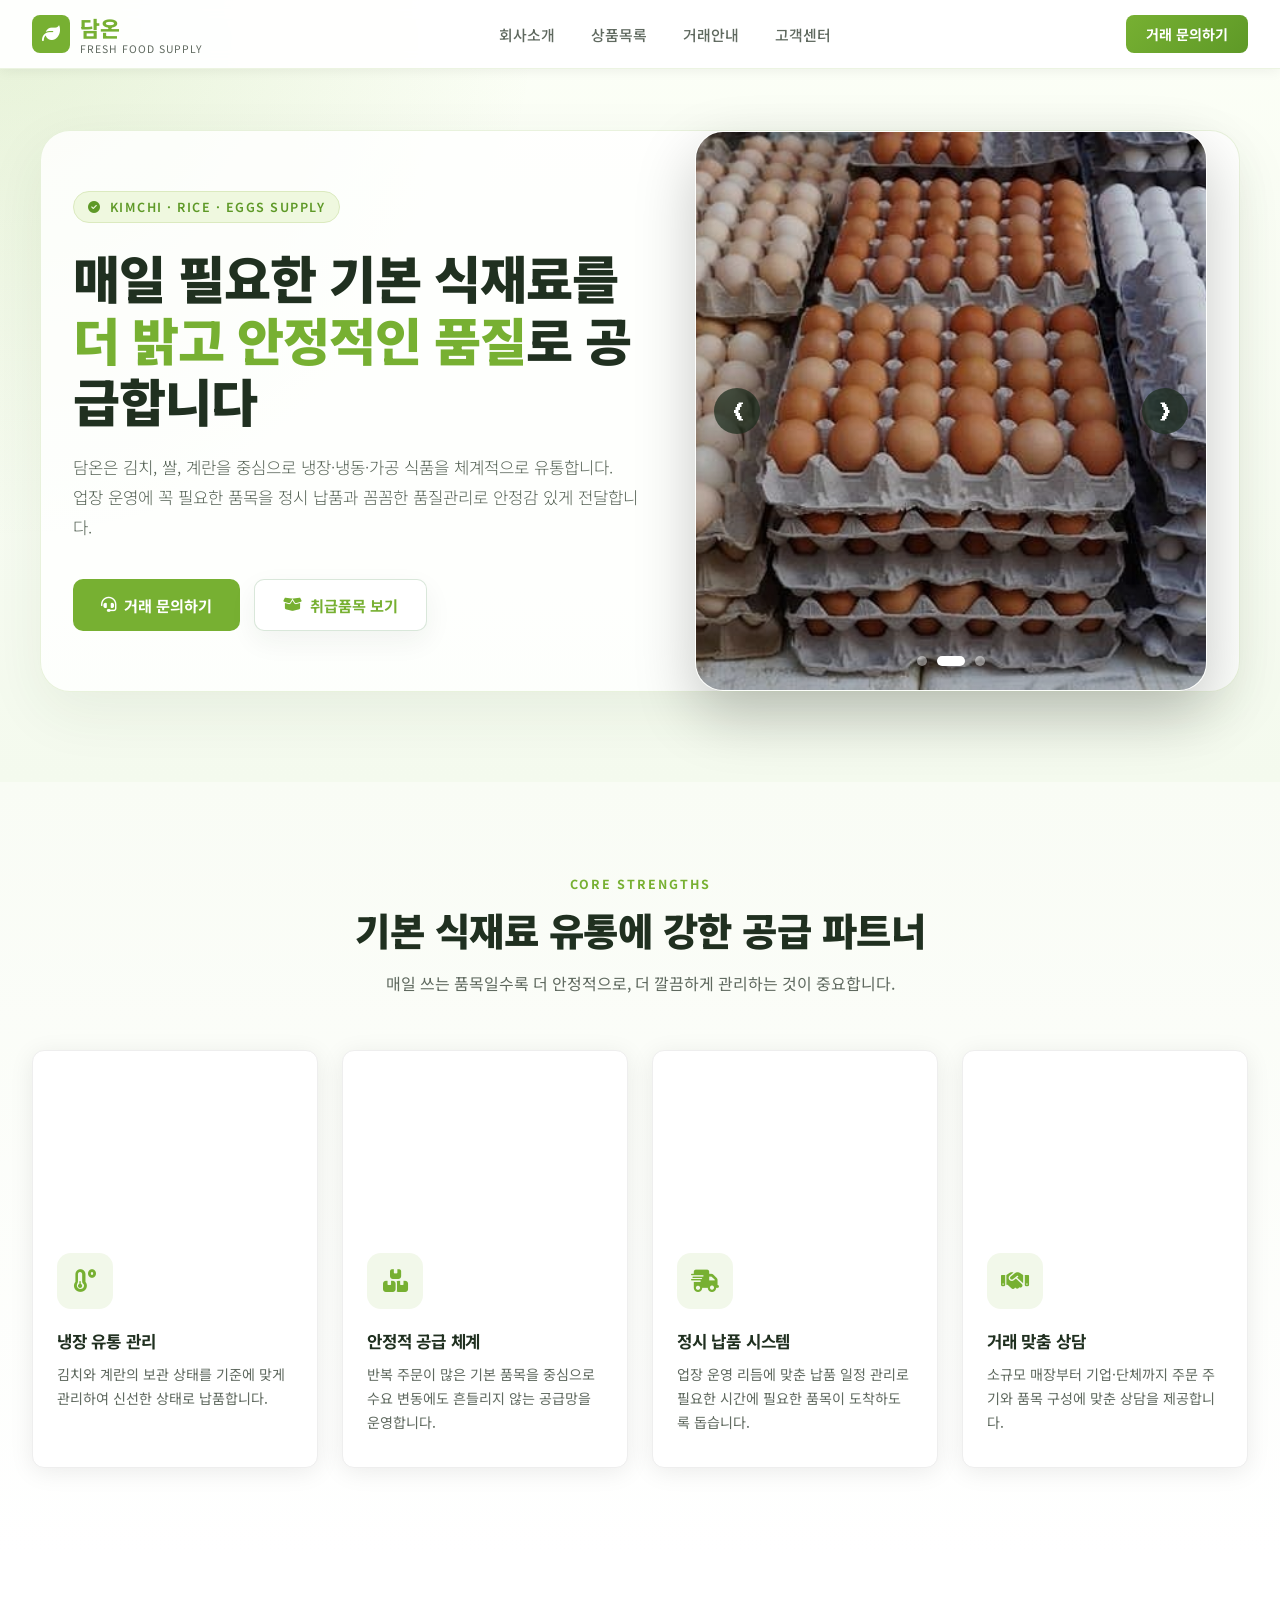
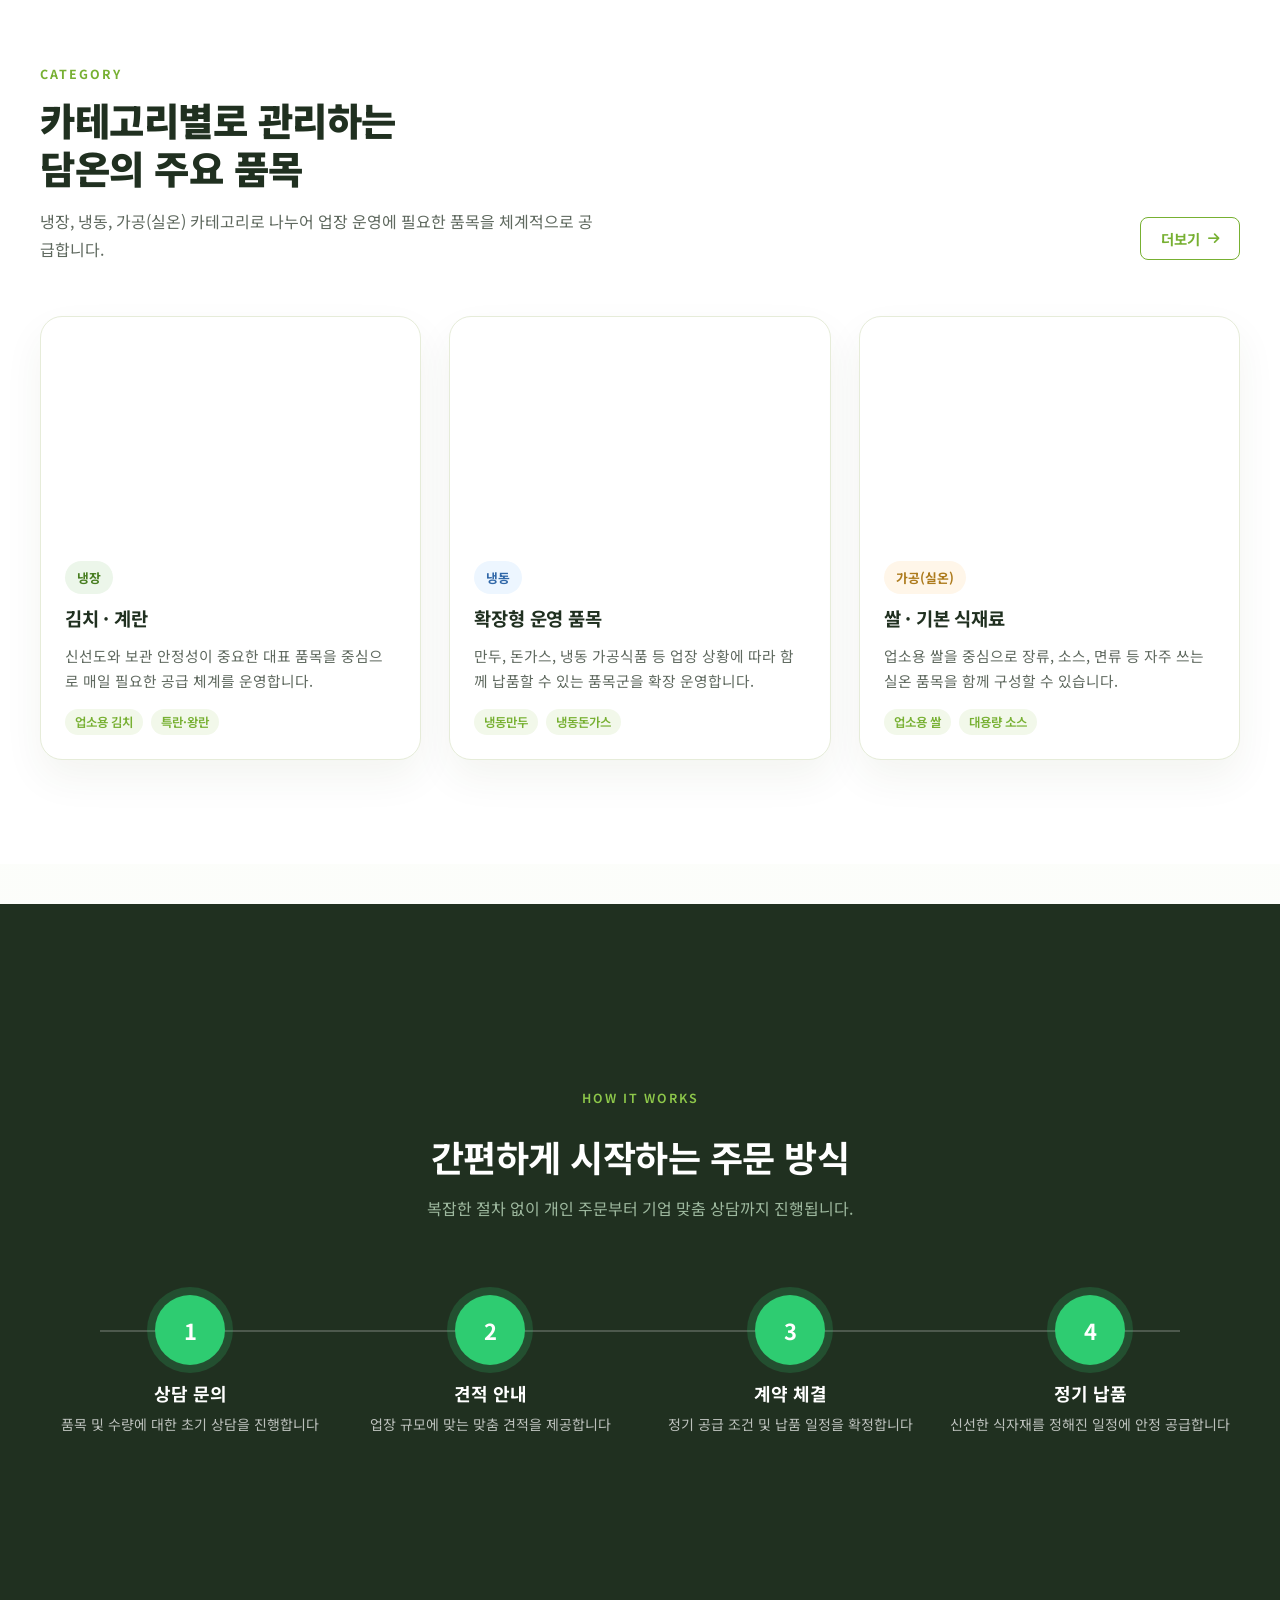
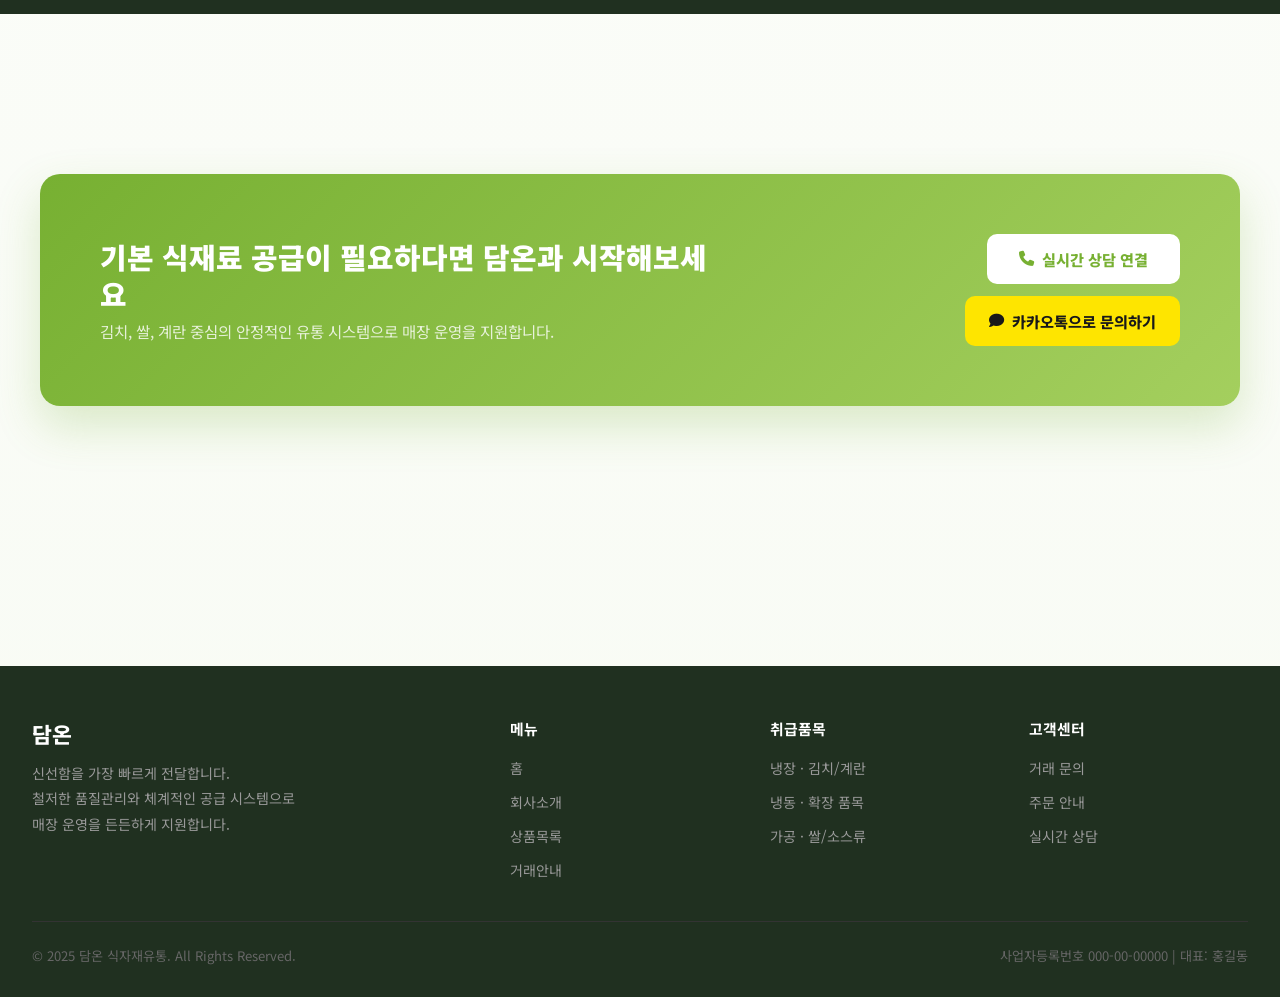
==== index.html @ 7f78e8a4 "초기버전" ====
<!DOCTYPE html>
<html lang="ko">
<head>
  <meta charset="UTF-8" />
  <meta name="viewport" content="width=device-width, initial-scale=1.0"/>
  <title>담온 | 식자재 유통</title>
  <link rel="stylesheet" href="style.css" />
  <link href="https://fonts.googleapis.com/css2?family=Noto+Sans+KR:wght@300;400;500;700;900&display=swap" rel="stylesheet"/>
  <link rel="stylesheet" href="https://cdnjs.cloudflare.com/ajax/libs/font-awesome/6.5.0/css/all.min.css"/>
</head>
<body>
  <div id="header-container"></div>
  <main id="app"></main>
  <div id="footer-container"></div>

  <script src="components.js"></script>
  <script src="router.js"></script>
</body>
</html>
---- style.css ----
*, *::before, *::after { box-sizing: border-box; margin: 0; padding: 0; }

:root {
  --green: #2E7D32;
  --green-light: #4CAF50;
  --green-pale: #E8F5E9;
  --green-mid: #388E3C;
  --dark: #1B2B1C;
  --gray: #555;
  --gray-light: #f5f5f5;
  --white: #fff;
  --radius: 12px;
  --shadow: 0 4px 24px rgba(0,0,0,0.08);
  --transition: all 0.3s ease;
}

body { font-family: 'Noto Sans KR', sans-serif; color: var(--dark); background: var(--white); }
a { text-decoration: none; color: inherit; }
img { max-width: 100%; display: block; }

/* ──── HEADER ──── */
#site-header {
  position: fixed; top: 0; left: 0; width: 100%; z-index: 1000;
  background: rgba(255,255,255,0.97); backdrop-filter: blur(8px);
  border-bottom: 1px solid #e0e0e0;
  box-shadow: 0 2px 12px rgba(0,0,0,0.06);
}
.header-inner {
  max-width: 1200px; margin: 0 auto;
  display: flex; align-items: center; justify-content: space-between;
  padding: 0 32px; height: 68px;
}
.logo { display: flex; align-items: center; gap: 10px; }
.logo-icon {
  width: 38px; height: 38px; background: var(--green);
  border-radius: 8px; display: flex; align-items: center; justify-content: center;
}
.logo-icon i { color: #fff; font-size: 18px; }
.logo-text { font-size: 1.35rem; font-weight: 800; color: var(--green); letter-spacing: -0.5px; }
.logo-sub { font-size: 0.65rem; font-weight: 400; color: var(--gray); letter-spacing: 1px; text-transform: uppercase; margin-top: -2px; }

nav { display: flex; gap: 4px; }
nav a {
  padding: 8px 16px; border-radius: 6px; font-size: 0.93rem; font-weight: 500;
  color: var(--gray); transition: var(--transition);
}
nav a:hover, nav a.active { background: var(--green-pale); color: var(--green); font-weight: 700; }

.header-cta {
  background: var(--green); color: #fff !important; padding: 9px 20px !important;
  border-radius: 8px !important; font-weight: 700 !important; font-size: 0.88rem !important;
  transition: var(--transition) !important;
}
.header-cta:hover { background: var(--green-mid) !important; transform: translateY(-1px); }

/* ──── FOOTER ──── */
#site-footer { background: var(--dark); color: #aaa; padding: 52px 32px 32px; margin-top: 80px; }
.footer-inner { max-width: 1200px; margin: 0 auto; }
.footer-grid { display: grid; grid-template-columns: 2fr 1fr 1fr 1fr; gap: 40px; margin-bottom: 40px; }
.footer-brand .logo-text { color: #fff; }
.footer-brand p { margin-top: 12px; font-size: 0.88rem; line-height: 1.8; color: #999; }
.footer-col h4 { color: #fff; font-size: 0.93rem; font-weight: 700; margin-bottom: 16px; }
.footer-col ul { list-style: none; display: flex; flex-direction: column; gap: 10px; }
.footer-col ul li a { font-size: 0.88rem; color: #999; transition: color 0.2s; }
.footer-col ul li a:hover { color: var(--green-light); }
.footer-bottom { border-top: 1px solid #333; padding-top: 24px; display: flex; justify-content: space-between; align-items: center; }
.footer-bottom p { font-size: 0.82rem; color: #666; }

/* ──── HOME HERO ──── */
.hero {
  min-height: 100vh; display: flex; align-items: center;
  background: linear-gradient(135deg, #0a1f0b 0%, #1B2B1C 40%, #2E4A2F 100%);
  position: relative; overflow: hidden; padding-top: 68px;
}
.hero::before {
  content: ''; position: absolute; inset: 0;
  background: url("data:image/svg+xml,%3Csvg width='60' height='60' viewBox='0 0 60 60' xmlns='http://www.w3.org/2000/svg'%3E%3Cg fill='none' fill-rule='evenodd'%3E%3Cg fill='%234CAF50' fill-opacity='0.05'%3E%3Cpath d='M36 34v-4h-2v4h-4v2h4v4h2v-4h4v-2h-4zm0-30V0h-2v4h-4v2h4v4h2V6h4V4h-4zM6 34v-4H4v4H0v2h4v4h2v-4h4v-2H6zM6 4V0H4v4H0v2h4v4h2V6h4V4H6z'/%3E%3C/g%3E%3C/g%3E%3C/svg%3E");
}
.hero-inner { max-width: 1200px; margin: 0 auto; padding: 0 32px; display: grid; grid-template-columns: 1fr 1fr; gap: 60px; align-items: center; position: relative; z-index: 1; }
.hero-badge {
  display: inline-flex; align-items: center; gap: 8px;
  background: rgba(76,175,80,0.15); border: 1px solid rgba(76,175,80,0.3);
  color: var(--green-light); padding: 6px 14px; border-radius: 20px;
  font-size: 0.78rem; font-weight: 600; letter-spacing: 1.5px; text-transform: uppercase; margin-bottom: 24px;
}
.hero-badge i { font-size: 0.75rem; }
.hero h1 {
  font-size: clamp(2.2rem, 4vw, 3.4rem); font-weight: 900; color: #fff;
  line-height: 1.2; letter-spacing: -1px; margin-bottom: 20px;
}
.hero h1 span { color: var(--green-light); }
.hero-desc { font-size: 1.05rem; color: #9db89e; line-height: 1.8; margin-bottom: 36px; font-weight: 300; }
.hero-btns { display: flex; gap: 14px; flex-wrap: wrap; }
.btn-primary {
  background: var(--green); color: #fff; padding: 14px 28px; border-radius: 10px;
  font-weight: 700; font-size: 0.95rem; transition: var(--transition); display: inline-flex; align-items: center; gap: 8px;
}
.btn-primary:hover { background: var(--green-mid); transform: translateY(-2px); box-shadow: 0 8px 24px rgba(46,125,50,0.4); }
.btn-outline {
  border: 1.5px solid rgba(255,255,255,0.3); color: #fff; padding: 14px 28px; border-radius: 10px;
  font-weight: 500; font-size: 0.95rem; transition: var(--transition); display: inline-flex; align-items: center; gap: 8px;
}
.btn-outline:hover { border-color: var(--green-light); color: var(--green-light); background: rgba(76,175,80,0.08); }

.hero-stats { display: flex; gap: 32px; margin-top: 44px; }
.stat-item { }
.stat-num { font-size: 2rem; font-weight: 900; color: #fff; line-height: 1; }
.stat-num span { color: var(--green-light); }
.stat-label { font-size: 0.8rem; color: #7a9e7b; margin-top: 4px; font-weight: 400; }

.hero-visual { display: flex; flex-direction: column; gap: 16px; }
.hero-card {
  background: rgba(255,255,255,0.05); border: 1px solid rgba(255,255,255,0.1);
  border-radius: 16px; padding: 20px 24px; backdrop-filter: blur(10px);
  display: flex; align-items: center; gap: 16px; transition: var(--transition);
}
.hero-card:hover { background: rgba(76,175,80,0.1); border-color: rgba(76,175,80,0.3); transform: translateX(6px); }
.hero-card-icon {
  width: 48px; height: 48px; border-radius: 12px; background: rgba(76,175,80,0.2);
  display: flex; align-items: center; justify-content: center; flex-shrink: 0;
}
.hero-card-icon i { font-size: 1.3rem; color: var(--green-light); }
.hero-card-title { font-weight: 700; color: #fff; font-size: 0.95rem; }
.hero-card-desc { font-size: 0.82rem; color: #7a9e7b; margin-top: 3px; }

/* ──── SECTION COMMON ──── */
section { padding: 88px 32px; }
.section-inner { max-width: 1200px; margin: 0 auto; }
.section-tag { display: inline-block; color: var(--green); font-size: 0.78rem; font-weight: 700; letter-spacing: 2px; text-transform: uppercase; margin-bottom: 12px; }
.section-title { font-size: clamp(1.7rem, 3vw, 2.4rem); font-weight: 900; color: var(--dark); line-height: 1.25; letter-spacing: -0.5px; margin-bottom: 16px; }
.section-desc { font-size: 1rem; color: var(--gray); line-height: 1.8; max-width: 560px; }
.section-header { margin-bottom: 52px; }
.section-header.center { text-align: center; }
.section-header.center .section-desc { margin: 0 auto; }

/* ──── STRENGTHS ──── */
#strengths { background: var(--gray-light); }
.strengths-grid { display: grid; grid-template-columns: repeat(4, 1fr); gap: 24px; }
.strength-card {
  background: #fff; border-radius: var(--radius); padding: 32px 24px;
  box-shadow: var(--shadow); border: 1px solid #eee; transition: var(--transition);
  position: relative; overflow: hidden;
}
.strength-card::after {
  content: ''; position: absolute; bottom: 0; left: 0; width: 100%; height: 3px;
  background: var(--green); transform: scaleX(0); transition: transform 0.3s; transform-origin: left;
}
.strength-card:hover { transform: translateY(-6px); box-shadow: 0 12px 36px rgba(0,0,0,0.12); }
.strength-card:hover::after { transform: scaleX(1); }
.strength-icon {
  width: 56px; height: 56px; background: var(--green-pale); border-radius: 14px;
  display: flex; align-items: center; justify-content: center; margin-bottom: 20px;
}
.strength-icon i { font-size: 1.4rem; color: var(--green); }
.strength-card h3 { font-size: 1.05rem; font-weight: 700; margin-bottom: 10px; }
.strength-card p { font-size: 0.88rem; color: var(--gray); line-height: 1.7; }

/* ──── PRODUCTS ──── */
.products-grid { display: grid; grid-template-columns: repeat(3, 1fr); gap: 28px; }
.product-card {
  border-radius: var(--radius); overflow: hidden;
  box-shadow: var(--shadow); border: 1px solid #eee; transition: var(--transition);
}
.product-card:hover { transform: translateY(-6px); box-shadow: 0 16px 48px rgba(0,0,0,0.13); }
.product-thumb {
  height: 200px; display: flex; align-items: center; justify-content: center;
  font-size: 4rem; position: relative; overflow: hidden;
}
.product-thumb-1 { background: linear-gradient(135deg, #e8f5e9, #c8e6c9); }
.product-thumb-2 { background: linear-gradient(135deg, #fff3e0, #ffe0b2); }
.product-thumb-3 { background: linear-gradient(135deg, #fce4ec, #f8bbd0); }
.product-body { padding: 24px; background: #fff; }
.product-body h3 { font-size: 1.1rem; font-weight: 700; margin-bottom: 10px; }
.product-body p { font-size: 0.88rem; color: var(--gray); line-height: 1.7; }
.product-tags { display: flex; flex-wrap: wrap; gap: 8px; margin-top: 16px; }
.product-tag { background: var(--green-pale); color: var(--green); padding: 4px 10px; border-radius: 20px; font-size: 0.78rem; font-weight: 600; }

/* ──── PROCESS ──── */
#process { background: var(--dark); }
#process .section-title { color: #fff; }
#process .section-desc { color: #9db89e; }
#process .section-tag { color: var(--green-light); }
.process-steps { display: grid; grid-template-columns: repeat(4, 1fr); gap: 0; position: relative; }
.process-steps::before {
  content: ''; position: absolute; top: 36px; left: calc(12.5% + 20px); right: calc(12.5% + 20px);
  height: 2px; background: linear-gradient(to right, var(--green), var(--green-light));
}
.step-item { display: flex; flex-direction: column; align-items: center; text-align: center; padding: 0 20px; }
.step-num {
  width: 72px; height: 72px; border-radius: 50%; background: var(--green);
  display: flex; align-items: center; justify-content: center;
  font-size: 1.4rem; font-weight: 900; color: #fff; margin-bottom: 20px;
  position: relative; z-index: 1; box-shadow: 0 0 0 8px rgba(46,125,50,0.15);
}
.step-item h3 { font-size: 1rem; font-weight: 700; color: #fff; margin-bottom: 8px; }
.step-item p { font-size: 0.85rem; color: #7a9e7b; line-height: 1.6; }

/* ──── CTA BANNER ──── */
.cta-banner {
  background: linear-gradient(135deg, var(--green), var(--green-mid));
  border-radius: 20px; padding: 52px 60px;
  display: flex; align-items: center; justify-content: space-between; gap: 32px;
  box-shadow: 0 16px 48px rgba(46,125,50,0.3);
}
.cta-banner h2 { font-size: 1.8rem; font-weight: 900; color: #fff; line-height: 1.3; }
.cta-banner p { color: rgba(255,255,255,0.8); margin-top: 8px; font-size: 0.97rem; }
.btn-white {
  background: #fff; color: var(--green); padding: 14px 32px; border-radius: 10px;
  font-weight: 800; font-size: 0.95rem; white-space: nowrap; transition: var(--transition);
  display: inline-flex; align-items: center; gap: 8px; flex-shrink: 0;
}
.btn-white:hover { transform: translateY(-2px); box-shadow: 0 8px 24px rgba(0,0,0,0.2); }

/* ──── PLACEHOLDER PAGES ──── */
.placeholder-page {
  min-height: 100vh; display: flex; align-items: center; justify-content: center;
  flex-direction: column; gap: 20px; padding-top: 68px; background: var(--gray-light);
  text-align: center;
}
.placeholder-page .ph-icon { font-size: 4rem; color: var(--green-light); }
.placeholder-page h2 { font-size: 2rem; font-weight: 900; color: var(--dark); }
.placeholder-page p { color: var(--gray); font-size: 1rem; }
.placeholder-badge {
  background: var(--green-pale); color: var(--green); padding: 8px 20px; border-radius: 20px;
  font-size: 0.85rem; font-weight: 700;
}

/* ──── RESPONSIVE ──── */
@media (max-width: 960px) {
  .hero-inner { grid-template-columns: 1fr; text-align: center; }
  .hero-btns { justify-content: center; }
  .hero-stats { justify-content: center; }
  .hero-visual { display: none; }
  .strengths-grid { grid-template-columns: repeat(2, 1fr); }
  .products-grid { grid-template-columns: repeat(2, 1fr); }
  .process-steps { grid-template-columns: repeat(2, 1fr); gap: 32px; }
  .process-steps::before { display: none; }
  .footer-grid { grid-template-columns: 1fr 1fr; }
  .cta-banner { flex-direction: column; text-align: center; }
}
@media (max-width: 600px) {
  .strengths-grid, .products-grid { grid-template-columns: 1fr; }
  .header-inner { padding: 0 16px; }
  nav a span { display: none; }
  section { padding: 60px 16px; }
}

/* ──── PRODUCTS HEADER MORE ──── */
.products-header { display: flex; align-items: flex-end; justify-content: space-between; gap: 24px; }
.products-header-left { flex: 1; }
.products-header-right { flex-shrink: 0; padding-bottom: 4px; }
.btn-more {
  display: inline-flex; align-items: center; gap: 8px;
  border: 1.5px solid var(--green); color: var(--green);
  padding: 10px 20px; border-radius: 8px; font-size: 0.9rem; font-weight: 700;
  transition: var(--transition);
}
.btn-more:hover { background: var(--green); color: #fff; transform: translateY(-2px); box-shadow: 0 6px 20px rgba(46,125,50,0.25); }
.btn-more i { font-size: 0.82rem; transition: transform 0.2s; }
.btn-more:hover i { transform: translateX(4px); }

/* ════════════════════════════
   ABOUT PAGE
════════════════════════════ */
.about-page { padding-top: 68px; }

/* ── Hero ── */
.about-hero {
  background: linear-gradient(135deg, #0a1f0b 0%, #1B2B1C 50%, #2E4A2F 100%);
  padding: 88px 32px 80px; text-align: center; position: relative; overflow: hidden;
}
.about-hero::before {
  content: ''; position: absolute; inset: 0;
  background: url("data:image/svg+xml,%3Csvg width='60' height='60' viewBox='0 0 60 60' xmlns='http://www.w3.org/2000/svg'%3E%3Cg fill='none'%3E%3Cg fill='%234CAF50' fill-opacity='0.05'%3E%3Cpath d='M36 34v-4h-2v4h-4v2h4v4h2v-4h4v-2h-4zm0-30V0h-2v4h-4v2h4v4h2V6h4V4h-4zM6 34v-4H4v4H0v2h4v4h2v-4h4v-2H6zM6 4V0H4v4H0v2h4v4h2V6h4V4H6z'/%3E%3C/g%3E%3C/g%3E%3C/svg%3E");
}
.about-hero-inner { max-width: 720px; margin: 0 auto; position: relative; z-index: 1; }
.about-hero h1 { font-size: clamp(2rem, 4vw, 3rem); font-weight: 900; color: #fff; line-height: 1.25; margin: 16px 0 20px; letter-spacing: -0.5px; }
.about-hero h1 span { color: var(--green-light); }
.about-hero p { color: #9db89e; font-size: 1.05rem; line-height: 1.8; font-weight: 300; }

/* ── Greeting ── */
.greeting-section { padding: 88px 32px; background: #fff; }
.greeting-grid { display: grid; grid-template-columns: 280px 1fr; gap: 64px; align-items: start; max-width: 1200px; margin: 0 auto; }
.greeting-deco { width: 48px; height: 4px; background: var(--green); border-radius: 2px; margin-top: 20px; }
.greeting-right { display: flex; flex-direction: column; gap: 18px; }
.greeting-hi { font-size: 1.15rem; font-weight: 500; color: var(--dark); }
.greeting-right p { font-size: 0.97rem; color: var(--gray); line-height: 1.9; }
.greeting-right strong { color: var(--dark); font-weight: 700; }
.greeting-sign { margin-top: 12px; font-size: 0.97rem; color: var(--dark); border-top: 1px solid #eee; padding-top: 20px; line-height: 1.8; }

/* ── Clients ── */
.clients-section { padding: 88px 32px; background: var(--gray-light); }
.clients-grid { display: grid; grid-template-columns: repeat(4, 1fr); gap: 24px; }
.client-card {
  background: #fff; border-radius: var(--radius); padding: 32px 24px;
  box-shadow: var(--shadow); border: 1px solid #eee; text-align: center; transition: var(--transition);
}
.client-card:hover { transform: translateY(-6px); box-shadow: 0 12px 36px rgba(0,0,0,0.12); }
.client-icon {
  width: 60px; height: 60px; background: var(--green-pale); border-radius: 50%;
  display: flex; align-items: center; justify-content: center; margin: 0 auto 18px;
}
.client-icon i { font-size: 1.5rem; color: var(--green); }
.client-card h3 { font-size: 0.97rem; font-weight: 700; color: var(--dark); margin-bottom: 10px; line-height: 1.4; }
.client-card p { font-size: 0.85rem; color: var(--gray); line-height: 1.7; }

/* ── Location ── */
.location-section { padding: 88px 32px; background: #fff; }
.location-grid { display: grid; grid-template-columns: 1fr 1fr; gap: 48px; align-items: start; }

.map-wrap {
  height: 420px; border-radius: 16px; overflow: hidden;
  box-shadow: var(--shadow); border: 1px solid #eee;
  background: var(--green-pale); display: flex; flex-direction: column;
  align-items: center; justify-content: center; gap: 16px; padding: 32px;
}
.map-pin-wrap { width: 72px; height: 72px; background: var(--green); border-radius: 50%; display: flex; align-items: center; justify-content: center; }
.map-pin { font-size: 2rem; color: #fff; }
.map-addr { font-size: 1rem; color: var(--dark); text-align: center; font-weight: 600; line-height: 1.7; }
.map-link-btn {
  display: inline-flex; align-items: center; gap: 8px;
  background: #FEE500; color: #3A1D1D; padding: 10px 20px; border-radius: 8px;
  font-size: 0.88rem; font-weight: 700; transition: var(--transition); width: 100%; justify-content: center;
}
.map-link-btn:hover { transform: translateY(-2px); box-shadow: 0 4px 12px rgba(0,0,0,0.15); }
.map-link-naver { background: #03C75A; color: #fff; margin-top: 8px; }

.info-card-list { display: flex; flex-direction: column; gap: 20px; }
.info-item { display: flex; align-items: flex-start; gap: 16px; }
.info-icon {
  width: 44px; height: 44px; background: var(--green-pale); border-radius: 10px;
  display: flex; align-items: center; justify-content: center; flex-shrink: 0;
}
.info-icon i { color: var(--green); font-size: 1rem; }
.info-label { font-size: 0.78rem; color: var(--gray); font-weight: 500; margin-bottom: 4px; letter-spacing: 0.5px; text-transform: uppercase; }
.info-value { font-size: 0.97rem; color: var(--dark); font-weight: 600; line-height: 1.5; }
.info-value a { color: var(--dark); transition: color 0.2s; }
.info-value a:hover { color: var(--green); }

.notice-box {
  margin-top: 24px; background: var(--green-pale); border-left: 4px solid var(--green);
  border-radius: 0 8px 8px 0; padding: 14px 18px;
  font-size: 0.88rem; color: var(--green-mid); display: flex; align-items: center; gap: 10px; line-height: 1.6;
}
.notice-box i { flex-shrink: 0; }

/* ── Responsive ── */
@media (max-width: 960px) {
  .greeting-grid { grid-template-columns: 1fr; gap: 32px; }
  .clients-grid { grid-template-columns: repeat(2, 1fr); }
  .location-grid { grid-template-columns: 1fr; }
  .map-wrap { height: 320px; }
}
@media (max-width: 600px) {
  .clients-grid { grid-template-columns: 1fr; }
}

/* ════════════════════════════
   PRODUCT PAGE
════════════════════════════ */
.product-page { padding-top: 68px; }

.product-hero {
  background: linear-gradient(135deg, #0a1f0b 0%, #1B2B1C 50%, #2E4A2F 100%);
  padding: 88px 32px 80px; text-align: center; position: relative; overflow: hidden;
}
.product-hero::before {
  content: ''; position: absolute; inset: 0;
  background: url("data:image/svg+xml,%3Csvg width='60' height='60' viewBox='0 0 60 60' xmlns='http://www.w3.org/2000/svg'%3E%3Cg fill='none'%3E%3Cg fill='%234CAF50' fill-opacity='0.05'%3E%3Cpath d='M36 34v-4h-2v4h-4v2h4v4h2v-4h4v-2h-4zm0-30V0h-2v4h-4v2h4v4h2V6h4V4h-4zM6 34v-4H4v4H0v2h4v4h2v-4h4v-2H6zM6 4V0H4v4H0v2h4v4h2V6h4V4H6z'/%3E%3C/g%3E%3C/g%3E%3C/svg%3E");
}
.product-hero-inner { max-width: 680px; margin: 0 auto; position: relative; z-index: 1; }
.product-hero h1 { font-size: clamp(2rem, 4vw, 3rem); font-weight: 900; color: #fff; line-height: 1.25; margin: 16px 0 20px; letter-spacing: -0.5px; }
.product-hero h1 span { color: var(--green-light); }
.product-hero p { color: #9db89e; font-size: 1rem; line-height: 1.8; }

.product-list-section { padding: 72px 32px 88px; background: var(--gray-light); }

/* Filter buttons */
.category-filter { display: flex; gap: 10px; flex-wrap: wrap; margin-bottom: 40px; }
.filter-btn {
  display: inline-flex; align-items: center; gap: 7px;
  padding: 10px 22px; border-radius: 8px; border: 1.5px solid #ddd;
  background: #fff; font-size: 0.9rem; font-weight: 600; color: var(--gray);
  cursor: pointer; transition: var(--transition);
}
.filter-btn:hover { border-color: var(--green); color: var(--green); }
.filter-btn.active { background: var(--green); color: #fff; border-color: var(--green); box-shadow: 0 4px 14px rgba(46,125,50,0.25); }

/* Product grid */
.prod-grid { display: grid; grid-template-columns: repeat(4, 1fr); gap: 24px; }
.prod-card {
  background: #fff; border-radius: var(--radius); overflow: hidden;
  box-shadow: var(--shadow); border: 1px solid #eee;
  flex-direction: column; display: flex; transition: var(--transition); position: relative;
}
.prod-card:hover { transform: translateY(-6px); box-shadow: 0 14px 40px rgba(0,0,0,0.13); }
.prod-thumb {
  height: 140px; display: flex; align-items: center; justify-content: center;
  font-size: 3rem; letter-spacing: 4px;
}
.frozen-bg { background: linear-gradient(135deg, #e3f2fd, #bbdefb); }
.chilled-bg { background: linear-gradient(135deg, #e8f5e9, #c8e6c9); }
.processed-bg { background: linear-gradient(135deg, #fff8e1, #ffe082); }

.prod-badge {
  position: absolute; top: 12px; left: 12px;
  display: inline-flex; align-items: center; gap: 5px;
  padding: 4px 10px; border-radius: 20px; font-size: 0.75rem; font-weight: 700;
}
.frozen-badge { background: #1565C0; color: #fff; }
.chilled-badge { background: #2E7D32; color: #fff; }
.processed-badge { background: #E65100; color: #fff; }

.prod-body { padding: 20px; flex: 1; display: flex; flex-direction: column; gap: 8px; }
.prod-body h3 { font-size: 1rem; font-weight: 700; color: var(--dark); }
.prod-body p { font-size: 0.84rem; color: var(--gray); line-height: 1.7; flex: 1; }
.prod-tags { display: flex; flex-wrap: wrap; gap: 6px; margin-top: 4px; }
.prod-tag { background: var(--green-pale); color: var(--green); padding: 3px 10px; border-radius: 20px; font-size: 0.75rem; font-weight: 600; }

/* CTA */
.product-cta {
  margin-top: 52px; text-align: center; display: flex; flex-direction: column; align-items: center; gap: 18px;
}
.product-cta p { color: var(--gray); font-size: 0.97rem; }

/* Home prod badge inline */
.home-prod-badge {
  display: inline-flex; align-items: center; gap: 5px;
  padding: 3px 10px; border-radius: 20px; font-size: 0.75rem; font-weight: 700; margin-bottom: 6px;
}

@media (max-width: 1100px) { .prod-grid { grid-template-columns: repeat(3, 1fr); } }
@media (max-width: 760px) { .prod-grid { grid-template-columns: repeat(2, 1fr); } }
@media (max-width: 480px) { .prod-grid { grid-template-columns: 1fr; } }

/* ════════════════════════════
   CONTACT PAGE
════════════════════════════ */
.contact-page { padding-top: 68px; }

/* ── Hero ── */
.contact-hero {
  background: linear-gradient(135deg, #0a1f0b 0%, #1B2B1C 50%, #2E4A2F 100%);
  padding: 88px 32px 80px; text-align: center; position: relative; overflow: hidden;
}
.contact-hero::before {
  content:''; position:absolute; inset:0;
  background:url("data:image/svg+xml,%3Csvg width='60' height='60' viewBox='0 0 60 60' xmlns='http://www.w3.org/2000/svg'%3E%3Cg fill='none'%3E%3Cg fill='%234CAF50' fill-opacity='0.05'%3E%3Cpath d='M36 34v-4h-2v4h-4v2h4v4h2v-4h4v-2h-4zm0-30V0h-2v4h-4v2h4v4h2V6h4V4h-4zM6 34v-4H4v4H0v2h4v4h2v-4h4v-2H6zM6 4V0H4v4H0v2h4v4h2V6h4V4H6z'/%3E%3C/g%3E%3C/g%3E%3C/svg%3E");
}
.contact-hero-inner { max-width: 680px; margin: 0 auto; position: relative; z-index:1; }
.contact-hero h1 { font-size: clamp(2rem,4vw,3rem); font-weight:900; color:#fff; line-height:1.25; margin:16px 0 20px; letter-spacing:-0.5px; }
.contact-hero h1 span { color: var(--green-light); }
.contact-hero p { color:#9db89e; font-size:1rem; line-height:1.8; }

/* ── Quick Contact ── */
.quick-contact-section { padding: 56px 32px; background: #fff; }
.quick-cards { display: grid; grid-template-columns: repeat(4,1fr); gap: 20px; max-width:1200px; margin:0 auto; }
.quick-card {
  background: var(--gray-light); border-radius: var(--radius); padding: 28px 20px;
  text-align:center; border: 1px solid #eee; transition: var(--transition);
}
.quick-card:hover { transform:translateY(-4px); box-shadow: var(--shadow); background:#fff; }
.quick-icon { width:56px; height:56px; border-radius:14px; display:flex; align-items:center; justify-content:center; margin:0 auto 14px; }
.quick-icon i { font-size:1.4rem; }
.quick-label { font-size:0.78rem; font-weight:600; color:var(--gray); letter-spacing:1px; text-transform:uppercase; margin-bottom:6px; }
.quick-value { font-size:1.1rem; font-weight:800; color:var(--dark); margin-bottom:6px; }
.quick-value a { color:var(--dark); transition:color .2s; }
.quick-value a:hover { color:var(--green); }
.quick-desc { font-size:0.82rem; color:var(--gray); }

/* ── Inquiry + FAQ layout ── */
.inquiry-faq-section { padding: 72px 32px 88px; background: var(--gray-light); }
.inquiry-faq-grid { display: grid; grid-template-columns: 1fr 1fr; gap: 40px; max-width:1200px; margin:0 auto; align-items:start; }
.inquiry-box, .faq-box { background:#fff; border-radius:16px; padding:40px; box-shadow:var(--shadow); border:1px solid #eee; }
.box-header { margin-bottom: 32px; }

/* ── Form ── */
.inquiry-form { display:flex; flex-direction:column; gap:20px; }
.form-row { display:grid; grid-template-columns:1fr 1fr; gap:16px; }
.form-group { display:flex; flex-direction:column; gap:7px; }
.form-group label { font-size:0.88rem; font-weight:600; color:var(--dark); }
.required { color:#e53935; }
.form-group input, .form-group select, .form-group textarea {
  padding:11px 14px; border:1.5px solid #e0e0e0; border-radius:8px;
  font-size:0.93rem; color:var(--dark); font-family:inherit;
  transition:border-color .2s; outline:none; background:#fafafa;
}
.form-group input:focus, .form-group select:focus, .form-group textarea:focus {
  border-color:var(--green); background:#fff; box-shadow:0 0 0 3px rgba(46,125,50,0.08);
}
.form-group textarea { resize:vertical; min-height:120px; }
.form-check { display:flex; align-items:center; gap:10px; }
.form-check input[type=checkbox] { width:16px; height:16px; accent-color:var(--green); cursor:pointer; }
.form-check label { font-size:0.85rem; color:var(--gray); cursor:pointer; }
.submit-btn {
  background:var(--green); color:#fff; border:none; padding:14px; border-radius:10px;
  font-size:0.97rem; font-weight:700; cursor:pointer; display:flex; align-items:center;
  justify-content:center; gap:8px; transition:var(--transition); font-family:inherit;
}
.submit-btn:hover { background:var(--green-mid); transform:translateY(-2px); box-shadow:0 8px 24px rgba(46,125,50,0.3); }

/* Submit success */
.submit-success {
  flex-direction:column; align-items:center; justify-content:center;
  text-align:center; padding:48px 0; gap:14px;
}
.submit-success i { font-size:3.5rem; color:var(--green); }
.submit-success h3 { font-size:1.4rem; font-weight:800; color:var(--dark); }
.submit-success p { font-size:0.93rem; color:var(--gray); line-height:1.8; }

/* ── FAQ ── */
.faq-list { display:flex; flex-direction:column; gap:0; }
.faq-item { border-bottom:1px solid #f0f0f0; }
.faq-item:first-child { border-top:1px solid #f0f0f0; }
.faq-q {
  width:100%; background:none; border:none; cursor:pointer;
  display:flex; align-items:center; justify-content:space-between; gap:12px;
  padding:18px 4px; font-size:0.93rem; font-weight:600; color:var(--dark);
  font-family:inherit; text-align:left; transition:color .2s;
}
.faq-q:hover { color:var(--green); }
.faq-ico { color:var(--green); margin-right:4px; }
.faq-arrow { font-size:0.8rem; color:var(--gray); transition:transform .3s; flex-shrink:0; }
.faq-item.open .faq-arrow { transform:rotate(180deg); }
.faq-item.open .faq-q { color:var(--green); }
.faq-a {
  max-height:0; overflow:hidden; font-size:0.88rem; color:var(--gray);
  line-height:1.8; padding:0 4px; transition:max-height .35s ease, padding .35s;
}
.faq-item.open .faq-a { max-height:200px; padding:0 4px 18px; }

/* Responsive */
@media (max-width:960px) {
  .quick-cards { grid-template-columns:repeat(2,1fr); }
  .inquiry-faq-grid { grid-template-columns:1fr; }
  .form-row { grid-template-columns:1fr; }
}
@media (max-width:480px) {
  .quick-cards { grid-template-columns:1fr 1fr; }
  .inquiry-box, .faq-box { padding:24px; }
}

/* === Bright redesign overrides === */
:root {
  --green: #77b032;
  --green-light: #8ec84a;
  --green-pale: #f2f8ea;
  --green-mid: #5e9927;
  --dark: #203020;
  --gray: #5f695f;
  --gray-light: #fbfcf8;
  --white: #ffffff;
  --beige: #f8f4ea;
  --line: #e6ecd9;
}
body {
  background: linear-gradient(180deg, #fcfdf9 0%, #ffffff 28%, #f8fbf4 100%);
  color: var(--dark);
}
.header-inner, .footer-inner, .hero-inner, .section-inner, .contact-hero-inner, .product-hero-inner { max-width: 1440px; }
#site-header { background: rgba(255,255,255,0.94); border-bottom: 1px solid rgba(119,176,50,0.14); }
nav a:hover, nav a.active { background: #f1f8e6; color: var(--green-mid); }
.header-cta { background: linear-gradient(135deg, var(--green) 0%, var(--green-mid) 100%); }

.hero.hero-bright {
  min-height: auto;
  padding: 130px 32px 90px;
  background: radial-gradient(circle at top left, rgba(119,176,50,0.16), transparent 36%), linear-gradient(180deg, #fcfff7 0%, #f4faee 100%);
}
.hero.hero-bright::before { display: none; }

.hero-inner-bright {
  background: rgba(255,255,255,0.82); border: 1px solid rgba(119,176,50,0.16); border-radius: 30px;
  box-shadow: 0 20px 60px rgba(44,65,22,0.07); padding: 38px; gap: 42px; grid-template-columns: 1.05fr 0.95fr;
  align-items: center;
}
.hero-badge-bright {
  background: #eff8df; border-color: #dbeabf; color: var(--green-mid);
}
.hero-inner-bright h1 { color: var(--dark); }
.hero-inner-bright h1 span { color: var(--green); }
.hero-desc-bright { color: #566356; }
.btn-soft {
  background: #fff; color: var(--green-mid); border: 1px solid #dfe9cd; padding: 14px 28px;
  border-radius: 10px; font-weight: 700; display: inline-flex; align-items: center; gap: 8px;
}
.btn-soft:hover { transform: translateY(-2px); box-shadow: 0 10px 24px rgba(94,153,39,0.12); }
.hero-stats-bright .stat-num { color: var(--dark); }
.hero-stats-bright .stat-num span { color: var(--green); }
.hero-stats-bright .stat-label { color: #6f7c6f; }
.hero-visual-panel { display: flex; justify-content: center; }
.hero-visual-card {
  position: relative; width: 100%; max-width: 560px; border-radius: 28px; overflow: hidden;
  box-shadow: 0 24px 54px rgba(44,65,22,0.14); background: #fff; border: 1px solid rgba(119,176,50,0.14);
}
.hero-main-image {
  width: 100%; height: 460px; object-fit: cover; display: block;
}
.hero-visual-badge {
  position: absolute; left: 24px; bottom: 24px; z-index: 2;
  background: rgba(255,255,255,0.9); color: var(--green-mid); border: 1px solid rgba(119,176,50,0.18);
  padding: 10px 16px; border-radius: 999px; font-size: 0.82rem; font-weight: 800;
  box-shadow: 0 10px 26px rgba(44,65,22,0.10);
}
.hero-visual-card::after {
  content: ''; position: absolute; inset: 0;
  background: linear-gradient(180deg, rgba(255,255,255,0) 40%, rgba(20,37,20,0.18) 100%);
  pointer-events: none;
}

.section-light { background: linear-gradient(180deg, #f9fcf5 0%, #ffffff 100%); }
#strengths { background: linear-gradient(180deg, #f9fcf5 0%, #ffffff 100%); }
.strength-card-photo { padding-top: 20px; overflow: hidden; }
.strength-visual { height: 160px; background-size: cover; background-position: center; margin: 0 0 22px; border-radius: 16px; }
.strength-visual-cold { background-image: url('https://images.unsplash.com/photo-1516600164266-f3b8166ae679?auto=format&fit=crop&w=900&q=80'); }
.strength-visual-eggs { background-image: url('https://images.unsplash.com/photo-1506976785307-8732e854ad03?auto=format&fit=crop&w=900&q=80'); }
.strength-visual-rice { background-image: url('https://images.unsplash.com/photo-1592997571659-0b21ff64313b?auto=format&fit=crop&w=900&q=80'); }
.strength-visual-service { background-image: url('https://images.unsplash.com/photo-1586528116311-ad8dd3c8310d?auto=format&fit=crop&w=900&q=80'); }
.strength-card h3, .product-body h3, .category-card h3 { letter-spacing: -0.2px; }

.products-highlight { background: #fff; }
.category-grid { display: grid; grid-template-columns: repeat(3, 1fr); gap: 28px; }
.category-card {
  background: #fff; border: 1px solid var(--line); border-radius: 22px; overflow: hidden;
  box-shadow: 0 18px 40px rgba(44,65,22,0.06); transition: var(--transition);
}
.category-card:hover { transform: translateY(-6px); }
.category-image { height: 220px; background-size: cover; background-position: center; }
.category-chilled { background-image: url('https://images.unsplash.com/photo-1584270354949-c26b0d5b4a0c?auto=format&fit=crop&w=1200&q=80'); }
.category-frozen { background-image: url('https://images.unsplash.com/photo-1607623814075-e51df1bdc82f?auto=format&fit=crop&w=1200&q=80'); }
.category-processed { background-image: url('https://images.unsplash.com/photo-1574323347407-f5e1ad6d020b?auto=format&fit=crop&w=1200&q=80'); }
.category-body { padding: 24px; }
.category-head { display: grid; gap: 10px; margin-bottom: 12px; }
.category-chip {
  display: inline-flex; width: fit-content; align-items: center; padding: 7px 12px; border-radius: 999px; font-size: 0.8rem; font-weight: 700;
}
.category-chip.chilled { background: #ecf6ea; color: #477d20; }
.category-chip.frozen { background: #edf6ff; color: #3168a8; }
.category-chip.processed { background: #fff6e9; color: #ad7b1d; }
.category-card p { color: var(--gray); line-height: 1.7; font-size: 0.92rem; }

.process-simple { background: linear-gradient(180deg, #ffffff 0%, #f8fbf4 100%); }
.process-steps.three-cols { grid-template-columns: repeat(3, 1fr); }
.process-steps-compact .step-item { background: #fff; border: 1px solid var(--line); box-shadow: 0 12px 28px rgba(44,65,22,0.05); }
.process-steps-compact .step-num { background: #f1f8e6; color: var(--green-mid); }
.cta-banner-bright {
  background: linear-gradient(135deg, #77b032 0%, #a4cf5e 100%);
  box-shadow: 0 20px 46px rgba(119,176,50,0.24);
}

.product-hero-bright {
  background: linear-gradient(180deg, #fcfff8 0%, #eef7df 100%);
  color: var(--dark); padding-top: 140px;
}
.product-hero-bright h1, .product-hero-bright p { color: var(--dark); }
.product-list-section-bright { background: #fff; }
.category-filter { background: #f8fbf3; border: 1px solid var(--line); padding: 10px; border-radius: 18px; }
.filter-btn.active, .filter-btn:hover { background: var(--green); color: #fff; }
.image-card .prod-thumb {
  height: 210px; background-size: cover; background-position: center; font-size: 0;
}
.thumb-kimchi { background-image: url('https://images.unsplash.com/photo-1603046891744-76e6300f5e59?auto=format&fit=crop&w=1200&q=80'); }
.thumb-eggs { background-image: url('https://images.unsplash.com/photo-1506976785307-8732e854ad03?auto=format&fit=crop&w=1200&q=80'); }
.thumb-frozen-dumpling { background-image: url('https://images.unsplash.com/photo-1544025162-d76694265947?auto=format&fit=crop&w=1200&q=80'); }
.thumb-frozen-cutlet { background-image: url('https://images.unsplash.com/photo-1516684732162-798a0062be99?auto=format&fit=crop&w=1200&q=80'); }
.thumb-rice { background-image: url('https://images.unsplash.com/photo-1586201375761-83865001e31c?auto=format&fit=crop&w=1200&q=80'); }
.thumb-processed { background-image: url('https://images.unsplash.com/photo-1473093295043-cdd812d0e601?auto=format&fit=crop&w=1200&q=80'); }
.product-cta-bright {
  margin-top: 42px; background: #f7fbef; border: 1px solid var(--line); border-radius: 22px;
}
.product-cta-bright p { color: var(--gray); }

@media (max-width: 1100px) {
  .hero-inner-bright, .category-grid, .process-steps.three-cols { grid-template-columns: 1fr; }
  .hero-main-image { height: 320px; }
  .strengths-grid { grid-template-columns: repeat(2, 1fr); }
}
@media (max-width: 768px) {
  .header-inner { padding: 0 18px; }
  .hero.hero-bright { padding: 110px 18px 70px; }
  section { padding: 72px 18px; }
  .hero-inner-bright { padding: 24px; }
  .hero-stats { gap: 18px; flex-wrap: wrap; }
  .strengths-grid, .products-grid, .category-grid { grid-template-columns: 1fr; }
  .footer-grid { grid-template-columns: 1fr 1fr; }
}
@media (max-width: 560px) {
  nav { display:none; }
  .header-cta { display:none !important; }
  .footer-grid { grid-template-columns: 1fr; }
}

/* ===== 주문 프로세스 타임라인 ===== */
.process-timeline {
  background: linear-gradient(135deg, #0f2d1f, #1f4d32);
  color: #fff;
  padding: 100px 20px;
}

.process-timeline .section-tag {
  color: #6bd48f;
  font-weight: 600;
  letter-spacing: 2px;
}

.process-timeline .section-title {
  font-size: 36px;
  font-weight: 700;
  margin: 15px 0;
}

.process-timeline .section-desc {
  color: rgba(255,255,255,0.7);
}

.timeline {
  position: relative;
  display: flex;
  justify-content: space-between;
  margin-top: 80px;
}

.timeline-line {
  position: absolute;
  top: 35px;
  left: 5%;
  width: 90%;
  height: 2px;
  background: rgba(255,255,255,0.2);
  z-index: 0;
}

.timeline-step {
  text-align: center;
  width: 25%;
  position: relative;
  z-index: 1;
}

.circle {
  width: 70px;
  height: 70px;
  background: #2ecc71;
  border-radius: 50%;
  line-height: 70px;
  font-size: 22px;
  font-weight: bold;
  margin: 0 auto 15px;
  box-shadow: 0 0 0 8px rgba(46, 204, 113, 0.2);
}

.timeline-step h3 {
  font-size: 18px;
  margin-bottom: 8px;
}

.timeline-step p {
  font-size: 14px;
  color: rgba(255,255,255,0.7);
}
/* ════════════════════════════
   TRADE / SERVICES PAGE
════════════════════════════ */
.trade-page { padding: 0; background: #fff; }
.trade-hero {
  padding: 140px 32px 88px;
  background: linear-gradient(135deg, #f7fbf7 0%, #edf7ee 48%, #ffffff 100%);
  border-bottom: 1px solid #ecf2ec;
}
.trade-hero-inner {
  display: grid;
  grid-template-columns: minmax(0, 1.15fr) minmax(320px, 420px);
  gap: 44px;
  align-items: center;
}
.trade-title {
  font-size: clamp(2.1rem, 4vw, 3.2rem);
  line-height: 1.22;
  letter-spacing: -1px;
  color: var(--dark);
  font-weight: 900;
  margin-bottom: 18px;
}
.trade-desc {
  font-size: 1rem;
  line-height: 1.9;
  color: var(--gray);
  max-width: 640px;
}
.trade-hero-actions {
  display: flex;
  flex-wrap: wrap;
  gap: 14px;
  margin-top: 30px;
}
.btn-soft {
  background: #fff;
  color: var(--green);
  border: 1.5px solid rgba(46,125,50,0.18);
  padding: 14px 28px;
  border-radius: 10px;
  font-weight: 700;
  font-size: 0.95rem;
  transition: var(--transition);
  display: inline-flex;
  align-items: center;
  gap: 8px;
  box-shadow: 0 10px 28px rgba(27,43,28,0.06);
}
.btn-soft:hover {
  transform: translateY(-2px);
  border-color: var(--green);
  box-shadow: 0 14px 32px rgba(46,125,50,0.14);
}
.trade-hero-panel {
  display: grid;
  gap: 16px;
}
.trade-quick-card {
  background: #fff;
  border: 1px solid #edf1ed;
  border-radius: 18px;
  padding: 22px 22px;
  display: flex;
  align-items: flex-start;
  gap: 16px;
  box-shadow: 0 12px 36px rgba(27,43,28,0.05);
}
.trade-quick-card strong {
  display: block;
  color: var(--dark);
  font-size: 1rem;
  margin-bottom: 6px;
}
.trade-quick-card p {
  color: var(--gray);
  font-size: 0.9rem;
  line-height: 1.7;
}
.trade-quick-icon,
.trade-type-icon,
.trade-info-icon {
  width: 52px;
  height: 52px;
  border-radius: 14px;
  background: var(--green-pale);
  color: var(--green);
  display: flex;
  align-items: center;
  justify-content: center;
  font-size: 1.2rem;
  flex-shrink: 0;
}
.trade-types,
.trade-flow,
.trade-info,
.trade-faq,
.trade-cta-wrap { padding: 88px 32px; }
.trade-types { background: #fff; }
.trade-type-grid {
  display: grid;
  grid-template-columns: repeat(3, 1fr);
  gap: 24px;
}
.trade-type-card {
  background: #fff;
  border: 1px solid #ecf0ec;
  border-radius: 20px;
  padding: 30px 28px;
  box-shadow: 0 14px 40px rgba(27,43,28,0.05);
  transition: var(--transition);
}
.trade-type-card:hover {
  transform: translateY(-6px);
  box-shadow: 0 18px 42px rgba(27,43,28,0.1);
}
.trade-type-card.featured {
  border-color: rgba(46,125,50,0.25);
  box-shadow: 0 18px 42px rgba(46,125,50,0.12);
}
.trade-type-top {
  display: flex;
  align-items: center;
  justify-content: space-between;
  gap: 12px;
  margin-bottom: 24px;
}
.trade-chip {
  display: inline-flex;
  align-items: center;
  min-height: 32px;
  padding: 6px 12px;
  border-radius: 999px;
  font-size: 0.78rem;
  font-weight: 700;
  color: var(--green);
  background: var(--green-pale);
}
.trade-type-card h3 {
  font-size: 1.18rem;
  color: var(--dark);
  margin-bottom: 12px;
}
.trade-type-card p {
  font-size: 0.92rem;
  color: var(--gray);
  line-height: 1.8;
  margin-bottom: 18px;
}
.trade-type-card ul {
  list-style: none;
  display: grid;
  gap: 10px;
}
.trade-type-card li {
  position: relative;
  padding-left: 18px;
  color: var(--dark);
  font-size: 0.9rem;
}
.trade-type-card li::before {
  content: '';
  position: absolute;
  left: 0;
  top: 9px;
  width: 7px;
  height: 7px;
  border-radius: 50%;
  background: var(--green-light);
}
.trade-flow { background: var(--gray-light); }
.trade-flow-grid {
  display: grid;
  grid-template-columns: repeat(4, 1fr);
  gap: 22px;
}
.trade-flow-step {
  background: #fff;
  border: 1px solid #edf0ed;
  border-radius: 18px;
  padding: 28px 24px;
  box-shadow: 0 10px 28px rgba(27,43,28,0.05);
}
.flow-no {
  width: 56px;
  height: 56px;
  border-radius: 50%;
  background: var(--green);
  color: #fff;
  font-weight: 900;
  display: flex;
  align-items: center;
  justify-content: center;
  margin-bottom: 20px;
  font-size: 1rem;
  box-shadow: 0 0 0 8px rgba(46,125,50,0.12);
}
.trade-flow-step h3 {
  font-size: 1rem;
  color: var(--dark);
  margin-bottom: 10px;
}
.trade-flow-step p {
  font-size: 0.88rem;
  color: var(--gray);
  line-height: 1.7;
}
.trade-info-grid {
  display: grid;
  grid-template-columns: repeat(2, 1fr);
  gap: 24px;
}
.trade-info-card {
  background: #fff;
  border-radius: 20px;
  border: 1px solid #edf0ed;
  padding: 32px 30px;
  box-shadow: 0 14px 34px rgba(27,43,28,0.05);
}
.trade-info-head {
  display: flex;
  align-items: center;
  gap: 16px;
  margin-bottom: 24px;
}
.section-tag.small { font-size: 0.72rem; margin-bottom: 6px; letter-spacing: 1.6px; }
.trade-info-head h3 {
  font-size: 1.18rem;
  color: var(--dark);
}
.trade-info-list {
  list-style: none;
  display: grid;
  gap: 16px;
}
.trade-info-list li {
  display: grid;
  gap: 6px;
  padding-top: 16px;
  border-top: 1px solid #eef2ee;
}
.trade-info-list li:first-child { padding-top: 0; border-top: 0; }
.trade-info-list strong {
  font-size: 0.92rem;
  color: var(--dark);
}
.trade-info-list span {
  color: var(--gray);
  font-size: 0.9rem;
  line-height: 1.7;
}
.trade-faq { background: #fff; }
.faq-list {
  max-width: 900px;
  margin: 0 auto;
  display: grid;
  gap: 16px;
}
.faq-item {
  background: #fff;
  border: 1px solid #edf0ed;
  border-radius: 18px;
  padding: 24px 26px;
  box-shadow: 0 12px 28px rgba(27,43,28,0.04);
}
.faq-q {
  font-size: 1rem;
  color: var(--dark);
  font-weight: 700;
  margin-bottom: 10px;
}
.faq-a {
  color: var(--gray);
  line-height: 1.8;
  font-size: 0.92rem;
}
.trade-cta-wrap { padding-top: 0; }
.trade-cta-banner {
  background: linear-gradient(135deg, #1d3a1f 0%, #2E7D32 55%, #4CAF50 100%);
  border-radius: 24px;
  padding: 44px 44px;
  display: flex;
  align-items: center;
  justify-content: space-between;
  gap: 24px;
  box-shadow: 0 18px 48px rgba(46,125,50,0.26);
}
.trade-cta-banner h2 {
  color: #fff;
  font-size: clamp(1.6rem, 2.7vw, 2.1rem);
  line-height: 1.3;
  margin-bottom: 10px;
}
.trade-cta-banner p {
  color: rgba(255,255,255,0.82);
  line-height: 1.8;
  font-size: 0.95rem;
}
.section-tag.light { color: #d7f5d8; }
.trade-cta-actions {
  display: flex;
  flex-wrap: wrap;
  gap: 12px;
  flex-shrink: 0;
}
.btn-line-light {
  display: inline-flex;
  align-items: center;
  gap: 8px;
  padding: 14px 24px;
  border-radius: 10px;
  font-weight: 700;
  color: #fff;
  border: 1px solid rgba(255,255,255,0.36);
  transition: var(--transition);
}
.btn-line-light:hover {
  background: rgba(255,255,255,0.08);
  transform: translateY(-2px);
}

@media (max-width: 960px) {
  .trade-hero-inner,
  .trade-info-grid,
  .trade-type-grid,
  .trade-flow-grid {
    grid-template-columns: 1fr;
  }
  .trade-hero-copy { text-align: center; }
  .trade-hero-actions,
  .trade-cta-actions { justify-content: center; }
  .trade-cta-banner { flex-direction: column; text-align: center; }
}

@media (max-width: 600px) {
  .trade-hero,
  .trade-types,
  .trade-flow,
  .trade-info,
  .trade-faq,
  .trade-cta-wrap { padding: 72px 16px; }
  .trade-hero { padding-top: 112px; }
  .trade-title { font-size: 2rem; }
  .trade-type-card,
  .trade-flow-step,
  .trade-info-card,
  .faq-item { padding: 24px 20px; }
  .trade-cta-banner { padding: 32px 24px; }
}


/* HERO SLIDER OVERRIDE */
.hero-inner.hero-inner-bright{display:grid;grid-template-columns:1.05fr .95fr;align-items:center;gap:56px;max-width:1200px;width:100%;margin:0 auto;padding:0 32px;}
.hero-visual-panel{display:block;}
.hero-slider{position:relative;width:100%;height:560px;border-radius:28px;overflow:hidden;box-shadow:0 24px 60px rgba(0,0,0,.22);background:rgba(255,255,255,.08);border:1px solid rgba(255,255,255,.15);}
.hero-slide{position:absolute;inset:0;opacity:0;transition:opacity .45s ease;}
.hero-slide.active{opacity:1;z-index:1;}
.hero-slide::after{content:"";position:absolute;inset:0;background:linear-gradient(to top,rgba(0,0,0,.22),rgba(0,0,0,.04));}
.hero-main-image{width:100%;height:100%;object-fit:cover;display:block;}
.hero-visual-badge{position:absolute;left:24px;bottom:24px;z-index:2;background:rgba(255,255,255,.92);color:var(--dark);padding:10px 16px;border-radius:999px;font-size:.9rem;font-weight:800;box-shadow:0 8px 20px rgba(0,0,0,.15);}
.hero-slider-btn{position:absolute;top:50%;transform:translateY(-50%);z-index:3;width:46px;height:46px;border:none;border-radius:50%;background:rgba(27,43,28,.72);color:#fff;font-size:24px;cursor:pointer;display:flex;align-items:center;justify-content:center;transition:all .25s ease;}
.hero-slider-btn:hover{background:rgba(27,43,28,.9);}
.hero-slider-prev{left:18px;}
.hero-slider-next{right:18px;}
.hero-slider-dots{position:absolute;left:50%;bottom:24px;transform:translateX(-50%);z-index:3;display:flex;gap:10px;}
.hero-dot{width:10px;height:10px;border-radius:50%;border:none;background:rgba(255,255,255,.45);cursor:pointer;padding:0;transition:all .25s ease;}
.hero-dot.active{width:28px;border-radius:999px;background:#fff;}
@media (max-width: 960px){.hero-inner.hero-inner-bright{grid-template-columns:1fr;padding:0 20px;gap:28px;}.hero-slider{height:420px;}}
@media (max-width: 600px){.hero-slider{height:320px;}.hero-slider-btn{width:40px;height:40px;font-size:20px;}.hero-visual-badge{left:16px;bottom:16px;padding:8px 14px;font-size:.82rem;}}

/* ===== spacing refinement: products / process / cta ===== */
#products.products-highlight,
#process.process-timeline,
#cta {
  margin: 0;
}

#products.products-highlight {
  padding: 104px 32px 104px;
}

#process.process-timeline {
  padding: 116px 32px;
}

#process .section-header {
  margin-bottom: 64px;
}

#process .timeline {
  margin-top: 72px;
}

#cta {
  padding: 104px 32px 112px;
}

#cta .cta-banner {
  min-height: 172px;
  padding: 60px 60px;
}

@media (max-width: 768px) {
  #products.products-highlight,
  #process.process-timeline,
  #cta {
    padding-left: 18px;
    padding-right: 18px;
  }

  #products.products-highlight {
    padding-top: 80px;
    padding-bottom: 80px;
  }

  #process.process-timeline {
    padding-top: 88px;
    padding-bottom: 88px;
  }

  #process .section-header {
    margin-bottom: 44px;
  }

  #process .timeline {
    margin-top: 44px;
  }

  #cta {
    padding-top: 80px;
    padding-bottom: 88px;
  }

  #cta .cta-banner {
    min-height: auto;
    padding: 32px 24px;
  }
}


/* spacing adjustment for home sections */
#products {
  padding-top: 160px;
  padding-bottom: 160px;
}
#process.process-timeline {
  padding-top: 180px;
  padding-bottom: 180px;
  margin-top: 40px;
}
#cta {
  padding-top: 160px;
  padding-bottom: 180px;
}
#cta .section-inner,
#products .section-inner,
#process .section-inner {
  max-width: 1200px;
}
@media (max-width: 768px) {
  #products,
  #process.process-timeline,
  #cta {
    padding-top: 96px;
    padding-bottom: 96px;
  }
  #process.process-timeline {
    margin-top: 24px;
  }
}


.cta-buttons {
  display: flex;
  align-items: center;
  gap: 12px;
  flex-wrap: wrap;
  justify-content: flex-end;
}

.btn-kakao {
  background: #FEE500;
  color: #191919;
  padding: 14px 24px;
  border-radius: 10px;
  font-weight: 800;
  font-size: 0.95rem;
  white-space: nowrap;
  transition: var(--transition);
  display: inline-flex;
  align-items: center;
  gap: 8px;
  flex-shrink: 0;
}

.btn-kakao:hover {
  transform: translateY(-2px);
  box-shadow: 0 8px 24px rgba(0,0,0,0.18);
}

@media (max-width: 960px) {
  .cta-banner { align-items: flex-start; }
  .cta-buttons { justify-content: flex-start; }
}
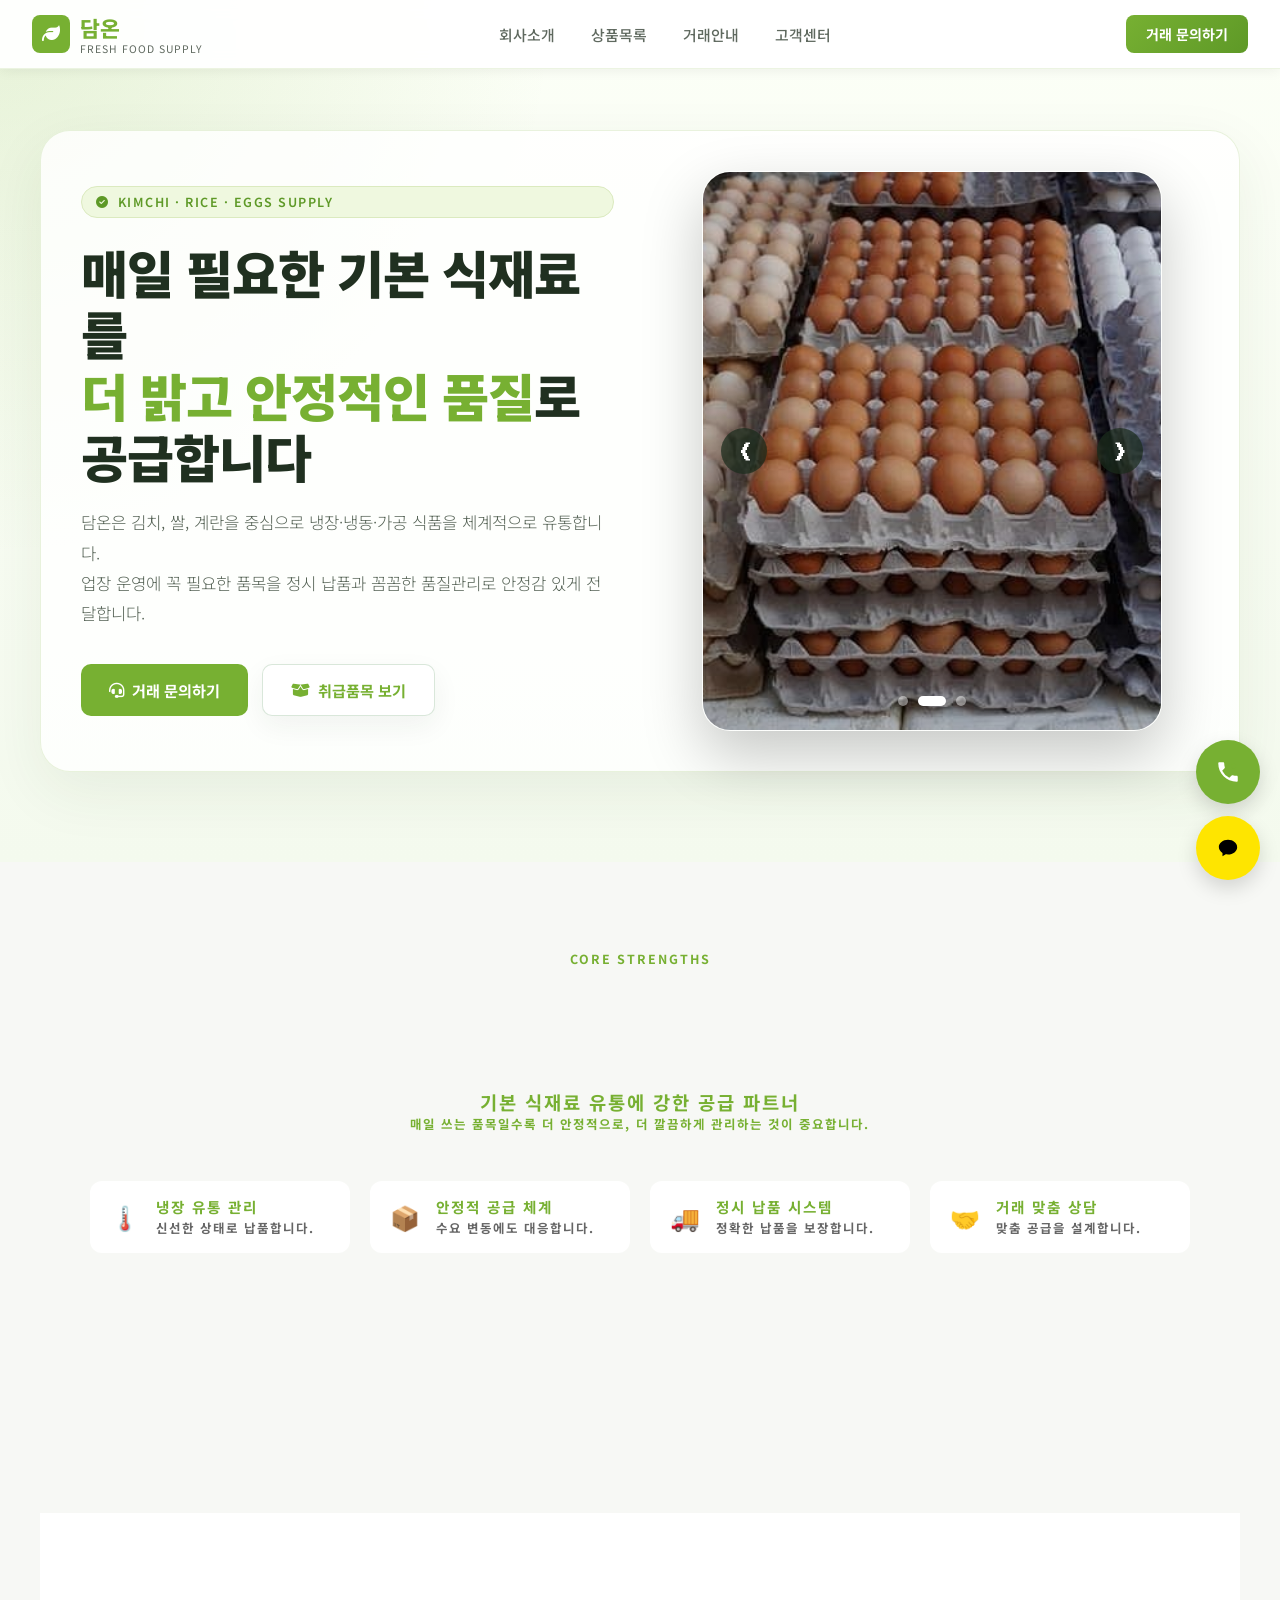
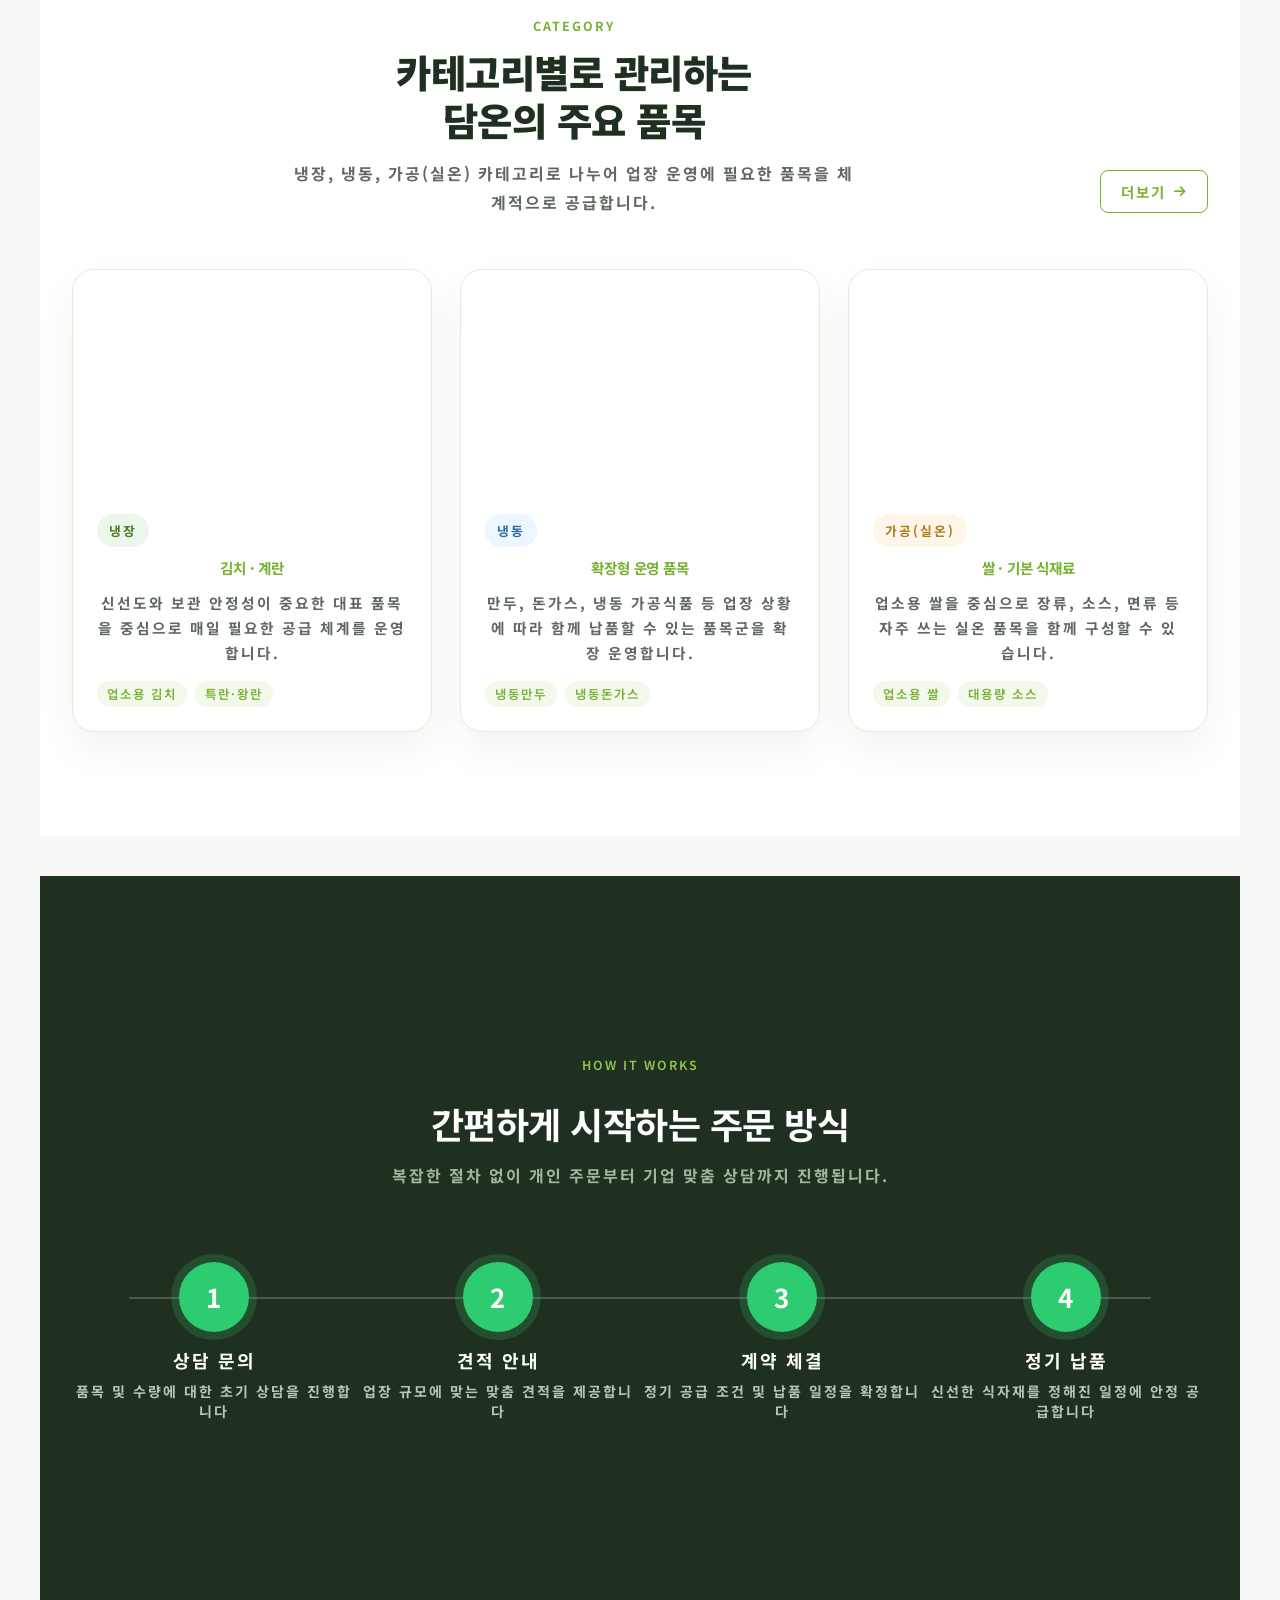
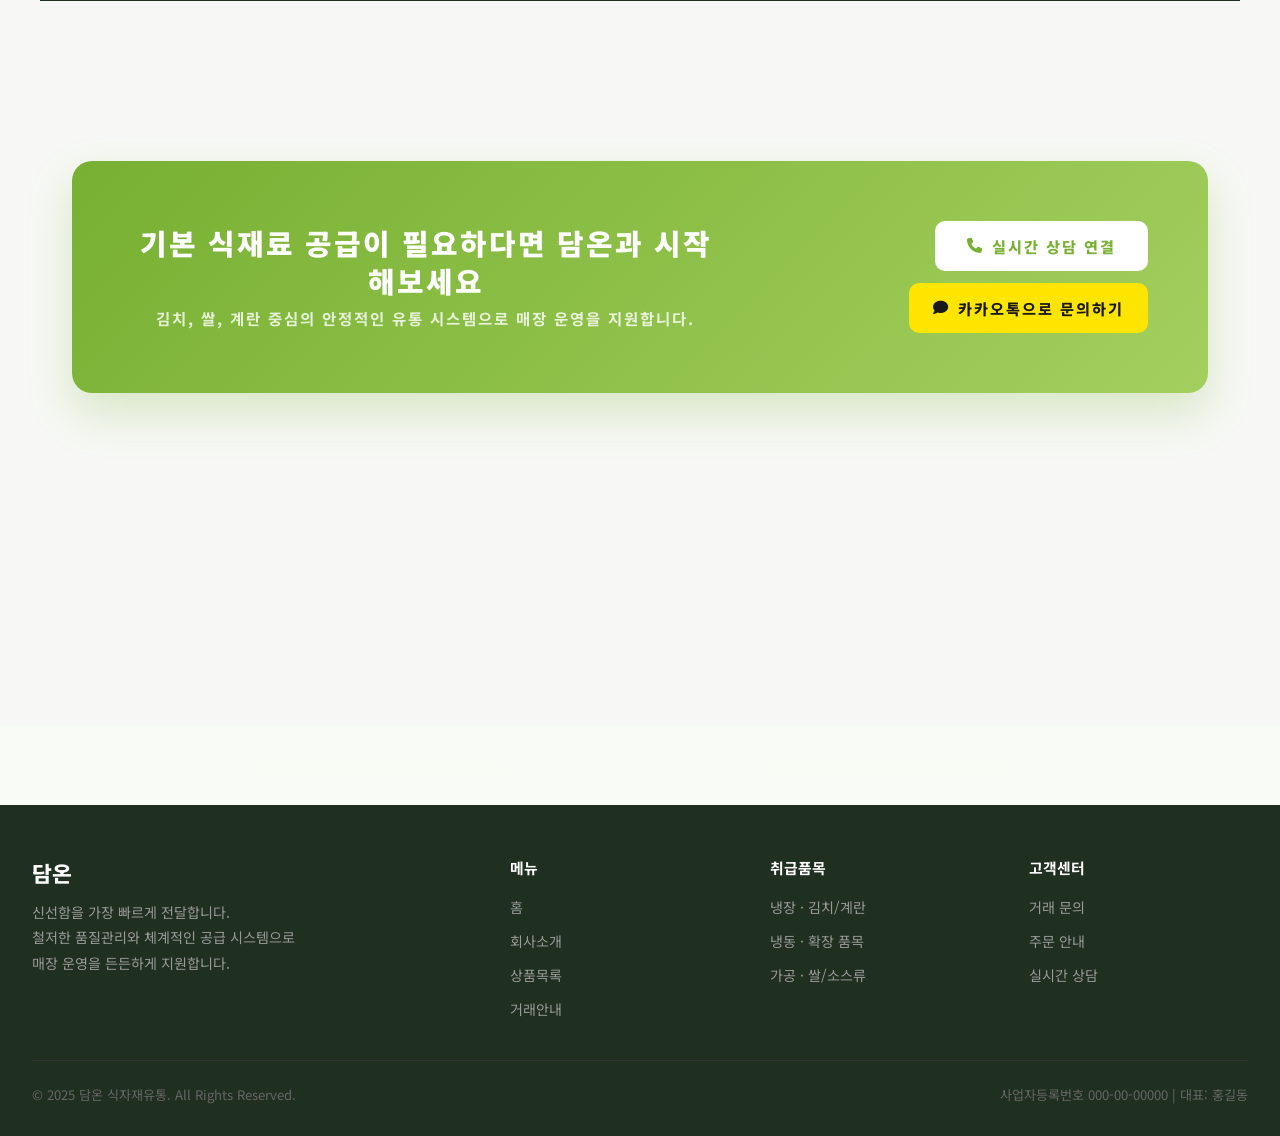
==== commit b0619c9b: "수정본_1차" ====
--- a/index.html
+++ b/index.html
@@ -15,5 +15,96 @@
 
   <script src="components.js"></script>
   <script src="router.js"></script>
+
+<div class="floating-buttons">
+  <a href="#" class="float-btn call-btn" id="phoneFloatingBtn" aria-label="전화 연결"></a>
+  <a href="https://open.kakao.com/o/damon" class="float-btn kakao-btn" target="_blank" rel="noopener noreferrer"><svg width="22" height="22" viewBox="0 0 24 24"><path fill="black" d="M12 3C6.48 3 2 6.58 2 11c0 2.61 1.58 4.93 4 6.37V21l3.5-2.1c.8.1 1.62.15 2.5.15 5.52 0 10-3.58 10-8s-4.48-8-10-8z"/></svg></a>
+</div>
+
+
+<div class="phone-popup-overlay" id="phonePopupOverlay" hidden>
+  <div class="phone-popup" role="dialog" aria-modal="true" aria-labelledby="phonePopupTitle">
+    <button class="phone-popup-close" id="phonePopupClose" aria-label="팝업 닫기">×</button>
+    <div class="phone-popup-label">전화 문의</div>
+    <h3 id="phonePopupTitle">031-1234-1234</h3>
+    
+    <div class="phone-popup-actions">
+      <a href="tel:031-1234-1234" class="phone-popup-call">전화 걸기</a>
+      <button type="button" class="phone-popup-copy" id="phonePopupCopy">번호 복사</button>
+    </div>
+  </div>
+</div>
+
+
+<script>
+(function () {
+  const phoneNumber = "031-1234-1234";
+  const btn = document.getElementById("phoneFloatingBtn");
+  const overlay = document.getElementById("phonePopupOverlay");
+  const closeBtn = document.getElementById("phonePopupClose");
+  const copyBtn = document.getElementById("phonePopupCopy");
+
+  if (!btn) return;
+
+  function isMobileDevice() {
+    return /Android|iPhone|iPad|iPod|Mobile/i.test(navigator.userAgent || "")
+      || (window.matchMedia && window.matchMedia("(max-width: 768px)").matches);
+  }
+
+  function openPopup() {
+    if (!overlay) return;
+    overlay.hidden = false;
+    document.body.classList.add("popup-open");
+  }
+
+  function closePopup() {
+    if (!overlay) return;
+    overlay.hidden = true;
+    document.body.classList.remove("popup-open");
+  }
+
+  btn.innerHTML = `
+    <svg width="26" height="26" viewBox="0 0 24 24" aria-hidden="true">
+      <path d="M6.62 10.79a15.05 15.05 0 0 0 6.59 6.59l2.2-2.2c.27-.27.67-.36 1.02-.24 1.12.37 2.33.57 3.57.57.55 0 1 .45 1 1V20c0 .55-.45 1-1 1C10.61 21 3 13.39 3 4c0-.55.45-1 1-1h3.49c.55 0 1 .45 1 1 0 1.24.2 2.45.57 3.57.11.35.03.74-.25 1.02l-2.19 2.2z" fill="white"/>
+      <circle cx="17.5" cy="6.5" r="2.2" fill="#77b032"/>
+    </svg>
+  `;
+
+  btn.addEventListener("click", function (e) {
+    e.preventDefault();
+    if (isMobileDevice()) {
+      window.location.href = "tel:" + phoneNumber.replace(/-/g, "");
+    } else {
+      openPopup();
+    }
+  });
+
+  if (closeBtn) closeBtn.addEventListener("click", closePopup);
+
+  if (overlay) {
+    overlay.addEventListener("click", function (e) {
+      if (e.target === overlay) closePopup();
+    });
+  }
+
+  document.addEventListener("keydown", function (e) {
+    if (e.key === "Escape") closePopup();
+  });
+
+  if (copyBtn) {
+    copyBtn.addEventListener("click", async function () {
+      try {
+        await navigator.clipboard.writeText(phoneNumber);
+        copyBtn.textContent = "복사 완료";
+        setTimeout(() => copyBtn.textContent = "번호 복사", 1500);
+      } catch (err) {
+        copyBtn.textContent = "복사 실패";
+        setTimeout(() => copyBtn.textContent = "번호 복사", 1500);
+      }
+    });
+  }
+})();
+</script>
+
 </body>
 </html>
--- a/style.css
+++ b/style.css
@@ -149,7 +149,7 @@
 .strength-card:hover { transform: translateY(-6px); box-shadow: 0 12px 36px rgba(0,0,0,0.12); }
 .strength-card:hover::after { transform: scaleX(1); }
 .strength-icon {
-  width: 56px; height: 56px; background: var(--green-pale); border-radius: 14px;
+  width: 64px; height: 64px; background: var(--green-pale); border-radius: 14px;
   display: flex; align-items: center; justify-content: center; margin-bottom: 20px;
 }
 .strength-icon i { font-size: 1.4rem; color: var(--green); }
@@ -744,7 +744,7 @@
   background: #2ecc71;
   border-radius: 50%;
   line-height: 70px;
-  font-size: 22px;
+  font-size: 26px;
   font-weight: bold;
   margin: 0 auto 15px;
   box-shadow: 0 0 0 8px rgba(46, 204, 113, 0.2);
@@ -943,8 +943,8 @@
   box-shadow: 0 10px 28px rgba(27,43,28,0.05);
 }
 .flow-no {
-  width: 56px;
-  height: 56px;
+  width: 64px;
+  height: 64px;
   border-radius: 50%;
   background: var(--green);
   color: #fff;
@@ -1263,3 +1263,369 @@
   .cta-banner { align-items: flex-start; }
   .cta-buttons { justify-content: flex-start; }
 }
+
+/* strength list layout */
+.strength-list-section{padding:120px 0;text-align:center;}
+.strength-list{max-width:800px;margin:40px auto;display:flex;flex-direction:column;align-items:center;gap:16px;}
+.strength-item{display:inline-flex;align-items:center;justify-content:center;gap:14px;width:fit-content;max-width:100%;margin:0 auto;background:#fff;padding:16px 20px;border-radius:12px;}
+.strength-item .icon{font-size:24px;line-height:1;display:flex;align-items:center;justify-content:center;flex:0 0 auto;}
+.strength-item .text{display:flex;flex-direction:column;align-items:flex-start;justify-content:center;text-align:left;}
+.strength-item h3{margin:0;line-height:1.3;}
+.strength-item p{margin:4px 0 0;color:#666;line-height:1.4;}
+
+
+/* ===== center alignment fix: hero and common containers ===== */
+html, body {
+  overflow-x: hidden;
+}
+
+.hero {
+  padding: 80px 0;
+}
+
+.hero-inner,
+.hero-inner-bright,
+.section-inner,
+.container {
+  width: min(100%, 1200px);
+  margin-left: auto;
+  margin-right: auto;
+  box-sizing: border-box;
+}
+
+.hero-inner.hero-inner-bright {
+  display: grid;
+  grid-template-columns: minmax(0, 1fr) minmax(0, 1fr);
+  align-items: center;
+  gap: clamp(28px, 4vw, 56px);
+  padding: clamp(24px, 4vw, 40px);
+}
+
+.hero-content {
+  min-width: 0;
+  display: flex;
+  flex-direction: column;
+  justify-content: center;
+  align-items: flex-start;
+}
+
+.hero-content h1,
+.hero-content .hero-desc,
+.hero-content .hero-badge {
+  width: 100%;
+}
+
+.hero-visual-panel {
+  width: 100%;
+  display: flex;
+  justify-content: center;
+}
+
+.hero-slider {
+  width: min(100%, 460px);
+  margin: 0 auto;
+}
+
+.hero-main-image {
+  width: 100%;
+  height: 100%;
+  object-fit: cover;
+  display: block;
+}
+
+.hero-btns {
+  display: flex;
+  flex-wrap: wrap;
+  gap: 14px;
+}
+
+@media (max-width: 960px) {
+  .hero-inner.hero-inner-bright {
+    grid-template-columns: 1fr;
+    justify-items: center;
+    text-align: center;
+    padding: 24px 20px;
+  }
+
+  .hero-content {
+    align-items: center;
+    text-align: center;
+  }
+
+  .hero-btns {
+    justify-content: center;
+  }
+
+  .hero-visual-panel {
+    justify-content: center;
+  }
+
+  .hero-slider {
+    width: min(100%, 520px);
+  }
+}
+
+@media (max-width: 600px) {
+  .hero {
+    padding: 20px 0;
+  }
+
+  .hero-inner,
+  .hero-inner-bright,
+  .section-inner,
+  .container {
+    width: 100%;
+    padding-left: 16px;
+    padding-right: 16px;
+  }
+
+  .hero-inner.hero-inner-bright {
+    gap: 24px;
+    border-radius: 24px;
+  }
+
+  .hero-slider {
+    width: 100%;
+    max-width: 100%;
+  }
+}
+
+
+/* ===== section 1 responsive layout: row on desktop, stack on mobile ===== */
+.strength-list{
+  max-width: 1200px;
+  margin: 48px auto 0;
+  display: flex;
+  flex-direction: row;
+  flex-wrap: nowrap;
+  justify-content: center;
+  align-items: stretch;
+  gap: 20px;
+}
+
+.strength-item{
+  flex: 1 1 0;
+  min-width: 0;
+  width: auto;
+  max-width: 260px;
+  margin: 0;
+  justify-content: flex-start;
+}
+
+@media (max-width: 768px){
+  .strength-list{
+    max-width: 520px;
+    flex-direction: column;
+    align-items: center;
+    gap: 16px;
+  }
+
+  .strength-item{
+    width: fit-content;
+    max-width: 100%;
+    margin: 0 auto;
+  }
+}
+
+
+/* hero to next section gap fix */
+
+
+
+/* strength to products gap */
+.strength-list-section { margin-bottom: 140px; }
+.products-highlight { margin-top: 140px; }
+
+
+/* background color fix */
+.section-light, #strengths { background: #f7f8f5; }
+
+
+/* category card link fix */
+.category-card {
+  cursor: pointer;
+}
+
+/* floating buttons */
+.floating-buttons {
+  position: fixed;
+  right: 20px;
+  bottom: 20px;
+  display: flex;
+  flex-direction: column;
+  gap: 12px;
+  z-index: 999;
+}
+
+.float-btn {
+  width: 64px;
+  height: 64px;
+  border-radius: 50%;
+  display: flex;
+  align-items: center;
+  justify-content: center;
+  font-size: 26px;
+  text-decoration: none;
+  box-shadow: 0 8px 20px rgba(0,0,0,0.15);
+}
+
+ .call-btn {
+  background: #77b032;
+  color: #fff;
+}
+
+.kakao-btn {
+  background: #FEE500;
+  color: #000;
+}
+
+.float-btn:hover {
+  transform: translateY(-3px);
+}
+
+
+/* phone popup */
+.popup-open {
+  overflow: hidden;
+}
+
+.phone-popup-overlay[hidden] {
+  display: none;
+}
+
+.phone-popup-overlay {
+  position: fixed;
+  inset: 0;
+  background: rgba(20, 32, 24, 0.42);
+  display: flex;
+  align-items: center;
+  justify-content: center;
+  padding: 20px;
+  z-index: 1200;
+}
+
+.phone-popup {
+  width: min(100%, 380px);
+  background: #fff;
+  border-radius: 20px;
+  padding: 24px 20px 20px;
+  box-shadow: 0 20px 60px rgba(0,0,0,0.18);
+  position: relative;
+  text-align: center;
+}
+
+.phone-popup-close {
+  position: absolute;
+  top: 10px;
+  right: 12px;
+  border: 0;
+  background: transparent;
+  font-size: 28px;
+  line-height: 1;
+  cursor: pointer;
+  color: #203020;
+}
+
+.phone-popup-label {
+  font-size: 12px;
+  font-weight: 700;
+  color: #77b032;
+  letter-spacing: 0.08em;
+  margin-bottom: 10px;
+}
+
+.phone-popup h3 {
+  margin: 0 0 10px;
+  font-size: 32px;
+  line-height: 1.15;
+  color: #203020;
+}
+
+.phone-popup p {
+  margin: 0;
+  font-size: 14px;
+  line-height: 1.6;
+  color: #5f695e;
+}
+
+.phone-popup-actions {
+  display: flex;
+  gap: 10px;
+  margin-top: 18px;
+}
+
+.phone-popup-call,
+.phone-popup-copy {
+  flex: 1;
+  height: 46px;
+  border-radius: 12px;
+  display: inline-flex;
+  align-items: center;
+  justify-content: center;
+  font-weight: 700;
+  text-decoration: none;
+  cursor: pointer;
+  border: 1px solid #d9e6ca;
+}
+
+.phone-popup-call {
+  background: #77b032;
+  color: #fff;
+}
+
+.phone-popup-copy {
+  background: #fff;
+  color: #203020;
+}
+
+@media (max-width: 480px) {
+  .phone-popup h3 {
+    font-size: 28px;
+  }
+}
+
+
+/* mobile floating button size fix */
+@media (max-width: 768px) {
+  .float-btn {
+    width: 52px;
+    height: 52px;
+    font-size: 20px;
+  }
+
+  .float-btn svg {
+    width: 20px;
+    height: 20px;
+  }
+}
+
+
+/* mobile floating button size tweak (smaller) */
+@media (max-width: 768px) {
+  .float-btn {
+    width: 48px;
+    height: 48px;
+  }
+  .float-btn svg {
+    width: 18px;
+    height: 18px;
+  }
+}
+
+
+/* equal CTA buttons */
+.btn-equal {
+  width: 100%;
+  height: 56px;
+  display: flex;
+  align-items: center;
+  justify-content: center;
+  font-weight: 700;
+  border-radius: 12px;
+}
+
+/* ensure kakao same */
+.kakao-btn-main {
+  width: 100%;
+  height: 56px;
+}
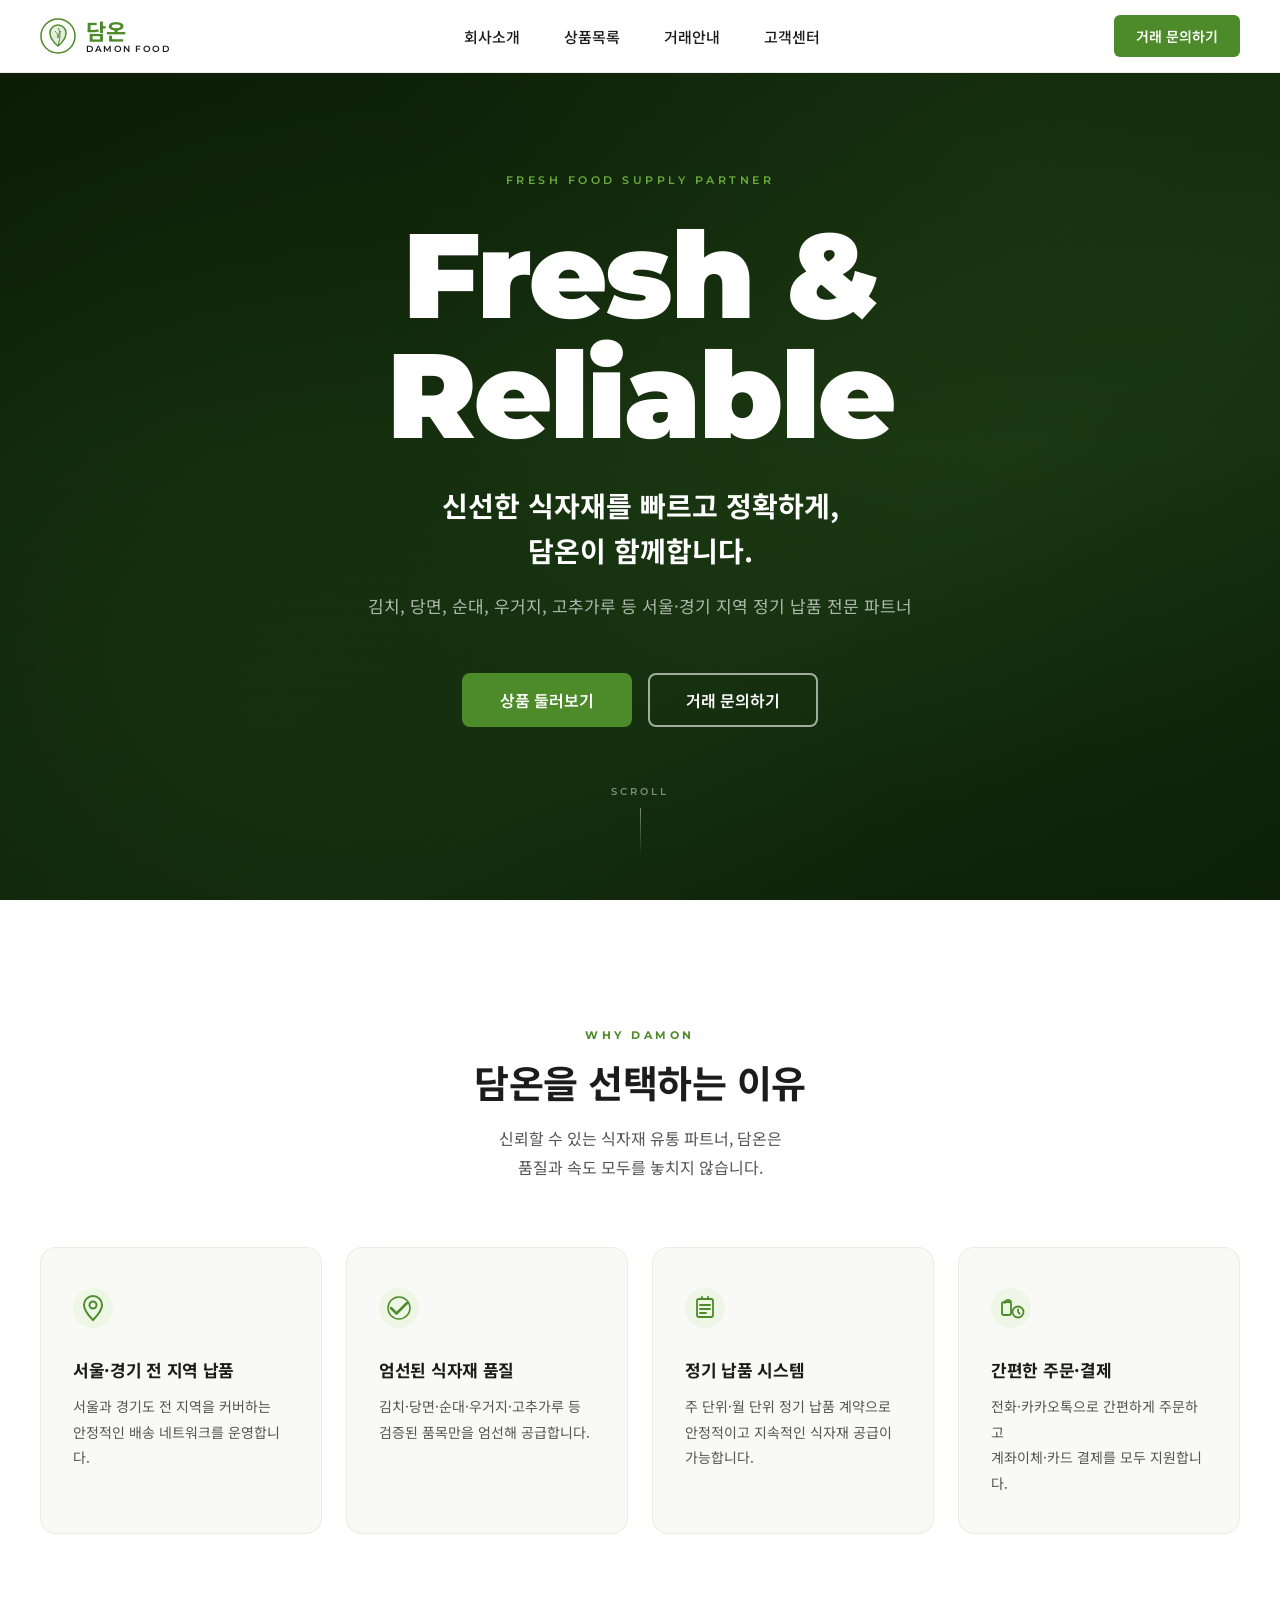
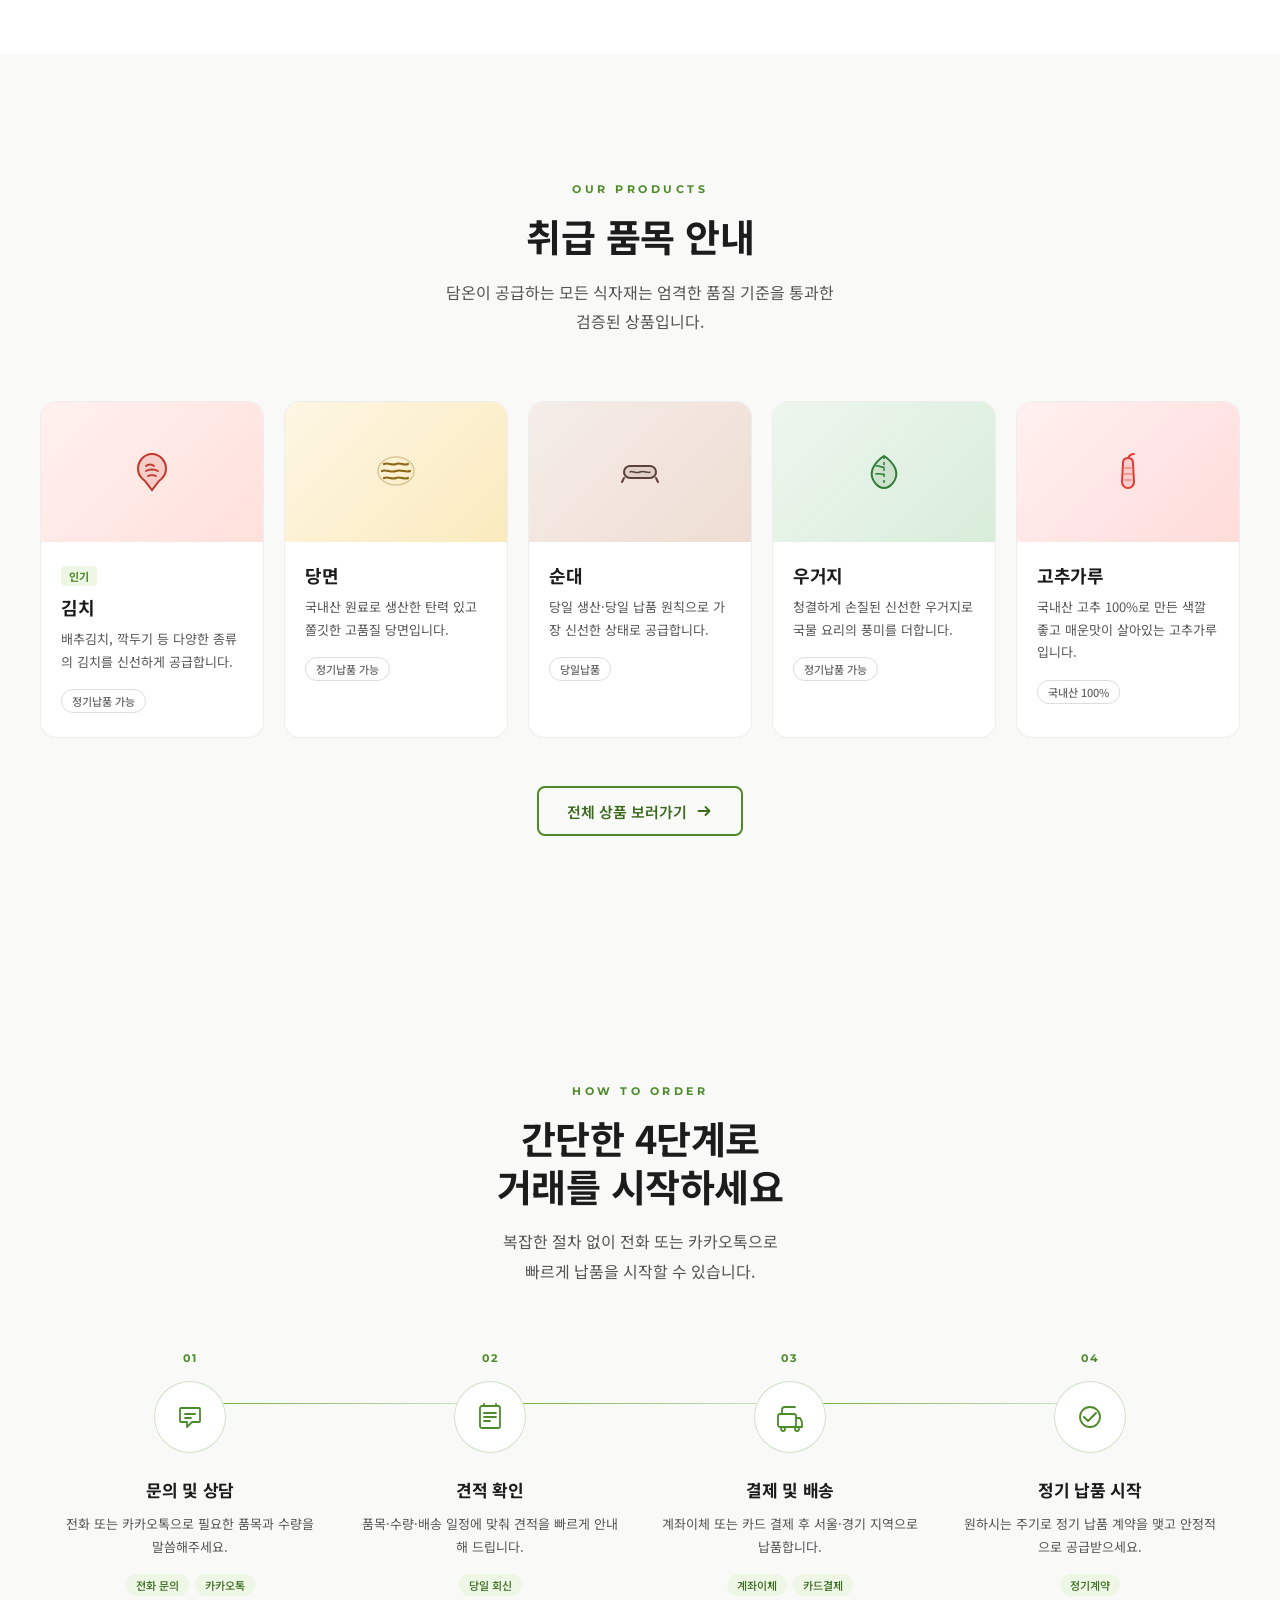
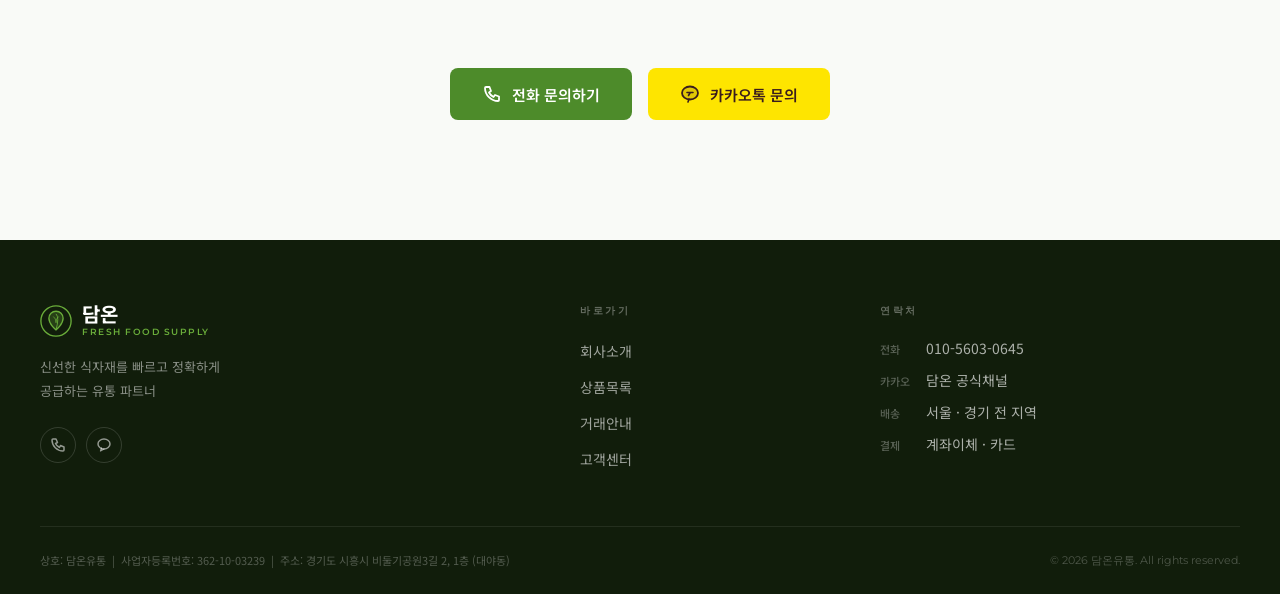
==== commit eb5c49d7: "수정버전_1" ====
--- a/index.html
+++ b/index.html
@@ -2,109 +2,235 @@
 <html lang="ko">
 <head>
   <meta charset="UTF-8" />
-  <meta name="viewport" content="width=device-width, initial-scale=1.0"/>
-  <title>담온 | 식자재 유통</title>
-  <link rel="stylesheet" href="style.css" />
-  <link href="https://fonts.googleapis.com/css2?family=Noto+Sans+KR:wght@300;400;500;700;900&display=swap" rel="stylesheet"/>
-  <link rel="stylesheet" href="https://cdnjs.cloudflare.com/ajax/libs/font-awesome/6.5.0/css/all.min.css"/>
+  <meta name="viewport" content="width=device-width, initial-scale=1.0" />
+  <title>담온 | 신선한 식자재 유통 파트너</title>
+  <link rel="stylesheet" href="assets/css/style.css" />
+  <link rel="preconnect" href="https://fonts.googleapis.com" />
+  <link rel="preconnect" href="https://fonts.gstatic.com" crossorigin />
+  <link href="https://fonts.googleapis.com/css2?family=Noto+Sans+KR:wght@300;400;500;700;900&family=Montserrat:wght@400;600;700;800;900&display=swap" rel="stylesheet" />
 </head>
 <body>
-  <div id="header-container"></div>
-  <main id="app"></main>
-  <div id="footer-container"></div>
-
-  <script src="components.js"></script>
-  <script src="router.js"></script>
-
-<div class="floating-buttons">
-  <a href="#" class="float-btn call-btn" id="phoneFloatingBtn" aria-label="전화 연결"></a>
-  <a href="https://open.kakao.com/o/damon" class="float-btn kakao-btn" target="_blank" rel="noopener noreferrer"><svg width="22" height="22" viewBox="0 0 24 24"><path fill="black" d="M12 3C6.48 3 2 6.58 2 11c0 2.61 1.58 4.93 4 6.37V21l3.5-2.1c.8.1 1.62.15 2.5.15 5.52 0 10-3.58 10-8s-4.48-8-10-8z"/></svg></a>
-</div>
-
-
-<div class="phone-popup-overlay" id="phonePopupOverlay" hidden>
-  <div class="phone-popup" role="dialog" aria-modal="true" aria-labelledby="phonePopupTitle">
-    <button class="phone-popup-close" id="phonePopupClose" aria-label="팝업 닫기">×</button>
-    <div class="phone-popup-label">전화 문의</div>
-    <h3 id="phonePopupTitle">031-1234-1234</h3>
-    
-    <div class="phone-popup-actions">
-      <a href="tel:031-1234-1234" class="phone-popup-call">전화 걸기</a>
-      <button type="button" class="phone-popup-copy" id="phonePopupCopy">번호 복사</button>
+
+  <!-- ===== HEADER ===== -->
+  <header id="header">
+    <div class="header-inner">
+
+      <!-- 로고 -->
+      <a href="#" class="logo" data-page="home">
+        <div class="logo-icon">
+          <svg width="36" height="36" viewBox="0 0 36 36" fill="none" xmlns="http://www.w3.org/2000/svg">
+            <circle cx="18" cy="18" r="17" stroke="#4d8b2a" stroke-width="1.5" fill="none"/>
+            <path d="M18 28 C18 28 10 22 10 15 C10 10.5 13.5 7 18 7 C22.5 7 26 10.5 26 15 C26 22 18 28 18 28Z" fill="#4d8b2a" opacity="0.15"/>
+            <path d="M18 28 C18 28 10 22 10 15 C10 10.5 13.5 7 18 7 C22.5 7 26 10.5 26 15 C26 22 18 28 18 28Z" stroke="#4d8b2a" stroke-width="1.5" fill="none"/>
+            <path d="M18 10 Q22 14 18 28" stroke="#4d8b2a" stroke-width="1" fill="none"/>
+            <path d="M15 13 Q18 15 18 20" stroke="#4d8b2a" stroke-width="0.8" fill="none"/>
+            <path d="M21 13 Q18 15 18 20" stroke="#4d8b2a" stroke-width="0.8" fill="none"/>
+          </svg>
+        </div>
+        <div class="logo-text">
+          <span class="logo-name">담온</span>
+          <span class="logo-sub">DAMON FOOD</span>
+        </div>
+      </a>
+
+      <!-- PC 네비게이션 -->
+      <nav class="gnb">
+        <ul>
+          <li><a href="#" data-page="about">회사소개</a></li>
+          <li><a href="#" data-page="products">상품목록</a></li>
+          <li><a href="#" data-page="process">거래안내</a></li>
+          <li><a href="#" data-page="contact">고객센터</a></li>
+        </ul>
+      </nav>
+
+      <!-- CTA 버튼 -->
+      <div class="header-actions">
+        <a href="#" class="btn-header-cta" data-page="contact">거래 문의하기</a>
+      </div>
+
+      <!-- 햄버거 버튼 (모바일) -->
+      <button class="hamburger" id="hamburger" aria-label="메뉴 열기">
+        <span></span>
+        <span></span>
+        <span></span>
+      </button>
+    </div>
+
+    <!-- 모바일 nav 백드롭 -->
+    <div class="mobile-nav-backdrop" id="mobileNavBackdrop"></div>
+
+    <!-- 모바일 네비게이션 -->
+    <nav class="mobile-nav" id="mobileNav" aria-hidden="true">
+
+      <!-- 상단: 로고 + 닫기 버튼 -->
+      <div class="mobile-nav-header">
+        <a href="#" class="logo" data-page="home">
+          <div class="logo-icon">
+            <svg width="36" height="36" viewBox="0 0 36 36" fill="none">
+              <circle cx="18" cy="18" r="17" stroke="#4d8b2a" stroke-width="1.5" fill="none"/>
+              <path d="M18 28 C18 28 10 22 10 15 C10 10.5 13.5 7 18 7 C22.5 7 26 10.5 26 15 C26 22 18 28 18 28Z" fill="#4d8b2a" opacity="0.15"/>
+              <path d="M18 28 C18 28 10 22 10 15 C10 10.5 13.5 7 18 7 C22.5 7 26 10.5 26 15 C26 22 18 28 18 28Z" stroke="#4d8b2a" stroke-width="1.5" fill="none"/>
+              <path d="M18 10 Q22 14 18 28" stroke="#4d8b2a" stroke-width="1" fill="none"/>
+              <path d="M15 13 Q18 15 18 20" stroke="#4d8b2a" stroke-width="0.8" fill="none"/>
+              <path d="M21 13 Q18 15 18 20" stroke="#4d8b2a" stroke-width="0.8" fill="none"/>
+            </svg>
+          </div>
+          <div class="logo-text">
+            <span class="logo-name">담온</span>
+            <span class="logo-sub">FRESH FOOD SUPPLY</span>
+          </div>
+        </a>
+        <button class="mobile-nav-close" id="mobileNavClose" aria-label="메뉴 닫기">
+          <svg width="22" height="22" viewBox="0 0 22 22" fill="none">
+            <path d="M4 4L18 18M18 4L4 18" stroke="#1c1c1c" stroke-width="2.2" stroke-linecap="round"/>
+          </svg>
+        </button>
+      </div>
+
+      <!-- 메뉴 목록 -->
+      <ul>
+        <li><a href="#" data-page="about">회사소개</a></li>
+        <li><a href="#" data-page="products">상품목록</a></li>
+        <li><a href="#" data-page="process">거래안내</a></li>
+        <li><a href="#" data-page="contact">고객센터</a></li>
+        <li class="mobile-cta"><a href="#" data-page="contact" class="btn-header-cta">거래 문의하기</a></li>
+      </ul>
+
+    </nav>
+  </header>
+
+  <!-- ===== 페이지 컨텐츠 영역 ===== -->
+  <main id="main-content"></main>
+
+  <!-- ===== FOOTER ===== -->
+  <footer id="footer">
+    <div class="footer-inner">
+
+      <!-- 상단: 로고·소개 / 메뉴 / 연락처 -->
+      <div class="footer-top">
+
+        <!-- 브랜드 -->
+        <div class="footer-brand">
+          <a href="#" class="footer-logo" data-page="home">
+            <svg width="32" height="32" viewBox="0 0 36 36" fill="none">
+              <circle cx="18" cy="18" r="17" stroke="#6aad3a" stroke-width="1.5" fill="none"/>
+              <path d="M18 28 C18 28 10 22 10 15 C10 10.5 13.5 7 18 7 C22.5 7 26 10.5 26 15 C26 22 18 28 18 28Z" fill="#6aad3a" opacity="0.25"/>
+              <path d="M18 28 C18 28 10 22 10 15 C10 10.5 13.5 7 18 7 C22.5 7 26 10.5 26 15 C26 22 18 28 18 28Z" stroke="#6aad3a" stroke-width="1.5" fill="none"/>
+              <path d="M18 10 Q22 14 18 28" stroke="#6aad3a" stroke-width="1" fill="none"/>
+              <path d="M15 13 Q18 15 18 20" stroke="#6aad3a" stroke-width="0.8" fill="none"/>
+              <path d="M21 13 Q18 15 18 20" stroke="#6aad3a" stroke-width="0.8" fill="none"/>
+            </svg>
+            <div class="footer-logo-text">
+              <span class="footer-logo-name">담온</span>
+              <span class="footer-logo-sub">FRESH FOOD SUPPLY</span>
+            </div>
+          </a>
+          <p class="footer-tagline">
+            신선한 식자재를 빠르고 정확하게<br>공급하는 유통 파트너
+          </p>
+          <div class="footer-social">
+            <a href="tel:01056030645" class="footer-social-btn" aria-label="전화 문의">
+              <svg width="16" height="16" viewBox="0 0 16 16" fill="none">
+                <path d="M3 2H6L7.5 5.5L5.5 6.5C6.3 8.3 7.7 9.7 9.5 10.5L10.5 8.5L14 10V13C14 13.6 13.5 14 13 14C7 14 2 9 2 3C2 2.5 2.4 2 3 2Z" stroke="currentColor" stroke-width="1.5" stroke-linejoin="round" fill="none"/>
+              </svg>
+            </a>
+            <a href="#" class="footer-social-btn footer-social-btn--kakao" aria-label="카카오톡 문의">
+              <svg width="16" height="16" viewBox="0 0 16 16" fill="none">
+                <ellipse cx="8" cy="7" rx="6" ry="5" stroke="currentColor" stroke-width="1.5" fill="none"/>
+                <path d="M5.5 11L4.5 14L8 12" stroke="currentColor" stroke-width="1.3" stroke-linecap="round" stroke-linejoin="round" fill="none"/>
+              </svg>
+            </a>
+          </div>
+        </div>
+
+        <!-- 메뉴 -->
+        <nav class="footer-nav">
+          <p class="footer-nav-title">바로가기</p>
+          <ul>
+            <li><a href="#" data-page="about">회사소개</a></li>
+            <li><a href="#" data-page="products">상품목록</a></li>
+            <li><a href="#" data-page="process">거래안내</a></li>
+            <li><a href="#" data-page="contact">고객센터</a></li>
+          </ul>
+        </nav>
+
+        <!-- 연락처 -->
+        <div class="footer-contact">
+          <p class="footer-nav-title">연락처</p>
+          <ul class="footer-contact-list">
+            <li>
+              <span class="contact-label">전화</span>
+              <a href="tel:01056030645" class="contact-value">010-5603-0645</a>
+            </li>
+            <li>
+              <span class="contact-label">카카오</span>
+              <span class="contact-value">담온 공식채널</span>
+            </li>
+            <li>
+              <span class="contact-label">배송</span>
+              <span class="contact-value">서울 · 경기 전 지역</span>
+            </li>
+            <li>
+              <span class="contact-label">결제</span>
+              <span class="contact-value">계좌이체 · 카드</span>
+            </li>
+          </ul>
+        </div>
+
+      </div>
+
+      <!-- 하단: 사업자 정보 + 저작권 -->
+      <div class="footer-bottom">
+        <p class="footer-biz">
+          상호: 담온유통&nbsp;&nbsp;|&nbsp;&nbsp;사업자등록번호: 362-10-03239&nbsp;&nbsp;|&nbsp;&nbsp;주소: 경기도 시흥시 비둘기공원3길 2, 1층 (대야동)
+        </p>
+        <p class="footer-copy">© 2026 담온유통. All rights reserved.</p>
+      </div>
+
+    </div>
+  </footer>
+
+  <!-- ===== 플로팅 버튼 ===== -->
+  <div class="float-btns" id="floatBtns">
+    <a href="#" class="float-btn float-btn--kakao" aria-label="카카오톡 상담">
+      <svg width="24" height="24" viewBox="0 0 24 24" fill="none">
+        <ellipse cx="12" cy="11" rx="9.5" ry="7.5" fill="#3a1d1d" opacity="0.12"/>
+        <ellipse cx="12" cy="11" rx="9.5" ry="7.5" stroke="#3a1d1d" stroke-width="1.8" fill="none"/>
+        <path d="M8 17L6.5 21.5L12 18.5" stroke="#3a1d1d" stroke-width="1.6" stroke-linecap="round" stroke-linejoin="round" fill="none"/>
+        <path d="M8.5 10H15.5M10 13.5L12 10" stroke="#3a1d1d" stroke-width="1.6" stroke-linecap="round"/>
+      </svg>
+      <span>카톡상담</span>
+    </a>
+    <a href="tel:01056030645" class="float-btn float-btn--phone" id="floatCallBtn" aria-label="전화 문의">
+      <svg width="22" height="22" viewBox="0 0 22 22" fill="none">
+        <path d="M4 3H7.5L9 6.5L6.5 8C7.6 10.4 9.6 12.4 12 13.5L13.5 11L17 12.5V16C17 16.6 16.5 17 16 17C9.4 17 3 10.6 3 4C3 3.5 3.4 3 4 3Z" stroke="#fff" stroke-width="1.8" stroke-linejoin="round" fill="none"/>
+      </svg>
+      <span>전화하기</span>
+    </a>
+  </div>
+
+  <!-- ===== 전화번호 팝업 (데스크탑용) ===== -->
+  <div class="call-popup-overlay" id="callPopupOverlay">
+    <div class="call-popup" role="dialog" aria-modal="true" aria-label="전화 문의">
+      <button class="call-popup-close" id="callPopupClose" aria-label="닫기">
+        <svg width="18" height="18" viewBox="0 0 18 18" fill="none">
+          <path d="M3 3L15 15M15 3L3 15" stroke="currentColor" stroke-width="2" stroke-linecap="round"/>
+        </svg>
+      </button>
+      <div class="call-popup-icon">
+        <svg width="28" height="28" viewBox="0 0 28 28" fill="none">
+          <path d="M5 4H9.5L11.5 9L8.5 11C9.8 13.8 11.8 15.8 14.5 17.5L17 14L22 16V20.5C22 21.3 21.3 22 20.5 22C11.5 22 4 14.5 4 5.5C4 4.7 4.7 4 5.5 4H5Z" stroke="#4d8b2a" stroke-width="2" stroke-linejoin="round" fill="none"/>
+        </svg>
+      </div>
+      <p class="call-popup-label">전화 문의</p>
+      <a href="tel:01056030645" class="call-popup-number">010-5603-0645</a>
+      <p class="call-popup-hours">평일 08:00 – 18:00</p>
+      <a href="tel:01056030645" class="call-popup-btn">
+        통화 연결하기
+      </a>
     </div>
   </div>
-</div>
-
-
-<script>
-(function () {
-  const phoneNumber = "031-1234-1234";
-  const btn = document.getElementById("phoneFloatingBtn");
-  const overlay = document.getElementById("phonePopupOverlay");
-  const closeBtn = document.getElementById("phonePopupClose");
-  const copyBtn = document.getElementById("phonePopupCopy");
-
-  if (!btn) return;
-
-  function isMobileDevice() {
-    return /Android|iPhone|iPad|iPod|Mobile/i.test(navigator.userAgent || "")
-      || (window.matchMedia && window.matchMedia("(max-width: 768px)").matches);
-  }
-
-  function openPopup() {
-    if (!overlay) return;
-    overlay.hidden = false;
-    document.body.classList.add("popup-open");
-  }
-
-  function closePopup() {
-    if (!overlay) return;
-    overlay.hidden = true;
-    document.body.classList.remove("popup-open");
-  }
-
-  btn.innerHTML = `
-    <svg width="26" height="26" viewBox="0 0 24 24" aria-hidden="true">
-      <path d="M6.62 10.79a15.05 15.05 0 0 0 6.59 6.59l2.2-2.2c.27-.27.67-.36 1.02-.24 1.12.37 2.33.57 3.57.57.55 0 1 .45 1 1V20c0 .55-.45 1-1 1C10.61 21 3 13.39 3 4c0-.55.45-1 1-1h3.49c.55 0 1 .45 1 1 0 1.24.2 2.45.57 3.57.11.35.03.74-.25 1.02l-2.19 2.2z" fill="white"/>
-      <circle cx="17.5" cy="6.5" r="2.2" fill="#77b032"/>
-    </svg>
-  `;
-
-  btn.addEventListener("click", function (e) {
-    e.preventDefault();
-    if (isMobileDevice()) {
-      window.location.href = "tel:" + phoneNumber.replace(/-/g, "");
-    } else {
-      openPopup();
-    }
-  });
-
-  if (closeBtn) closeBtn.addEventListener("click", closePopup);
-
-  if (overlay) {
-    overlay.addEventListener("click", function (e) {
-      if (e.target === overlay) closePopup();
-    });
-  }
-
-  document.addEventListener("keydown", function (e) {
-    if (e.key === "Escape") closePopup();
-  });
-
-  if (copyBtn) {
-    copyBtn.addEventListener("click", async function () {
-      try {
-        await navigator.clipboard.writeText(phoneNumber);
-        copyBtn.textContent = "복사 완료";
-        setTimeout(() => copyBtn.textContent = "번호 복사", 1500);
-      } catch (err) {
-        copyBtn.textContent = "복사 실패";
-        setTimeout(() => copyBtn.textContent = "번호 복사", 1500);
-      }
-    });
-  }
-})();
-</script>
-
+
+  <script src="assets/js/main.js"></script>
 </body>
 </html>
--- a/assets/css/style.css
+++ b/assets/css/style.css
@@ -0,0 +1,3385 @@
+/* ============================================================
+   담온 (DAMON) — Global Stylesheet
+   ============================================================ */
+
+/* ── CSS Custom Properties ── */
+:root {
+  --color-primary:       #4d8b2a;
+  --color-primary-dark:  #3a6b1f;
+  --color-primary-light: #6aad3a;
+  --color-primary-pale:  #eef6e6;
+
+  --color-text:          #1c1c1c;
+  --color-text-sub:      #555;
+  --color-white:         #ffffff;
+  --color-bg:            #f9faf7;
+
+  --header-height:       72px;
+  --max-width:           1440px;
+  --section-gap:         120px;
+
+  --font-ko:   'Noto Sans KR', sans-serif;
+  --font-en:   'Montserrat', sans-serif;
+
+  --ease-out: cubic-bezier(0.22, 1, 0.36, 1);
+  --transition: 0.3s var(--ease-out);
+}
+
+/* ── Reset ── */
+*, *::before, *::after {
+  box-sizing: border-box;
+  margin: 0;
+  padding: 0;
+}
+
+html {
+  scroll-behavior: smooth;
+}
+
+body {
+  font-family: var(--font-ko);
+  color: var(--color-text);
+  background: var(--color-white);
+  -webkit-font-smoothing: antialiased;
+  overflow-x: hidden;
+}
+
+a {
+  text-decoration: none;
+  color: inherit;
+}
+
+ul {
+  list-style: none;
+}
+
+img {
+  display: block;
+  max-width: 100%;
+}
+
+
+/* ============================================================
+   HEADER
+   ============================================================ */
+
+#header {
+  position: fixed;
+  top: 0;
+  left: 0;
+  right: 0;
+  z-index: 1000;
+  background: var(--color-white);
+  border-bottom: 1px solid rgba(0,0,0,0.07);
+  transition: box-shadow var(--transition);
+}
+
+#header.scrolled {
+  box-shadow: 0 2px 20px rgba(0,0,0,0.10);
+}
+
+.header-inner {
+  max-width: var(--max-width);
+  margin: 0 auto;
+  padding: 0 40px;
+  height: var(--header-height);
+  display: flex;
+  align-items: center;
+  gap: 40px;
+}
+
+/* ── 로고 ── */
+.logo {
+  display: flex;
+  align-items: center;
+  gap: 10px;
+  flex-shrink: 0;
+}
+
+.logo-icon {
+  display: flex;
+  align-items: center;
+}
+
+.logo-text {
+  display: flex;
+  flex-direction: column;
+  line-height: 1;
+}
+
+.logo-name {
+  font-family: var(--font-ko);
+  font-size: 22px;
+  font-weight: 700;
+  color: var(--color-primary);
+  letter-spacing: -0.5px;
+}
+
+.logo-sub {
+  font-family: var(--font-en);
+  font-size: 9px;
+  font-weight: 600;
+  color: var(--color-text);
+  letter-spacing: 1.5px;
+  margin-top: 3px;
+}
+
+/* ── GNB ── */
+.gnb {
+  flex: 1;
+  display: flex;
+  justify-content: center;
+}
+
+.gnb ul {
+  display: flex;
+  gap: 44px;
+}
+
+.gnb a {
+  font-size: 15px;
+  font-weight: 500;
+  color: var(--color-text);
+  position: relative;
+  padding-bottom: 3px;
+  transition: color var(--transition);
+}
+
+.gnb a::after {
+  content: '';
+  position: absolute;
+  bottom: 0;
+  left: 0;
+  right: 0;
+  height: 1.5px;
+  background: var(--color-primary);
+  transform: scaleX(0);
+  transform-origin: left;
+  transition: transform var(--transition);
+}
+
+.gnb a:hover {
+  color: var(--color-primary);
+}
+
+.gnb a:hover::after {
+  transform: scaleX(1);
+}
+
+/* ── Header CTA ── */
+.btn-header-cta {
+  display: inline-flex;
+  align-items: center;
+  justify-content: center;
+  height: 42px;
+  padding: 0 22px;
+  background: var(--color-primary);
+  color: var(--color-white);
+  font-family: var(--font-ko);
+  font-size: 14px;
+  font-weight: 600;
+  line-height: 1;
+  border-radius: 6px;
+  white-space: nowrap;
+  transition: background var(--transition), transform var(--transition);
+}
+
+.btn-header-cta:hover {
+  background: var(--color-primary-dark);
+  transform: translateY(-1px);
+}
+
+/* ── 햄버거 버튼 ── */
+.hamburger {
+  display: none;
+  flex-direction: column;
+  justify-content: center;
+  gap: 5px;
+  width: 36px;
+  height: 36px;
+  background: none;
+  border: none;
+  cursor: pointer;
+  padding: 4px;
+  flex-shrink: 0;
+}
+
+.hamburger span {
+  display: block;
+  width: 100%;
+  height: 2px;
+  background: var(--color-text);
+  border-radius: 2px;
+  transition: transform var(--transition), opacity var(--transition);
+  transform-origin: center;
+}
+
+.hamburger.active span:nth-child(1) {
+  transform: translateY(7px) rotate(45deg);
+}
+.hamburger.active span:nth-child(2) {
+  opacity: 0;
+  transform: scaleX(0);
+}
+.hamburger.active span:nth-child(3) {
+  transform: translateY(-7px) rotate(-45deg);
+}
+
+/* ── 모바일 네비 ── */
+.mobile-nav {
+  display: none;
+}
+
+/* 모바일 nav 상단 헤더 */
+.mobile-nav-header {
+  display: flex;
+  align-items: center;
+  justify-content: space-between;
+  height: 72px;
+  padding: 0 16px;
+  border-bottom: 1px solid rgba(0,0,0,0.08);
+  flex-shrink: 0;
+  overflow: hidden;
+  gap: 8px;
+}
+
+/* 모바일 nav 헤더 내 로고 축소 */
+.mobile-nav-header .logo {
+  min-width: 0;
+  flex-shrink: 1;
+}
+
+.mobile-nav-header .logo-icon svg {
+  width: 28px;
+  height: 28px;
+}
+
+.mobile-nav-header .logo-name {
+  font-size: 16px;
+}
+
+.mobile-nav-header .logo-sub {
+  display: none;
+}
+
+/* 닫기(X) 버튼 */
+.mobile-nav-close {
+  display: flex;
+  align-items: center;
+  justify-content: center;
+  width: 40px;
+  height: 40px;
+  background: none;
+  border: none;
+  cursor: pointer;
+  border-radius: 50%;
+  transition: background var(--transition);
+  flex-shrink: 0;
+}
+
+.mobile-nav-close:hover {
+  background: rgba(0,0,0,0.06);
+}
+
+/* 메뉴 목록 */
+.mobile-nav ul {
+  padding: 0;
+  margin: 0;
+  list-style: none;
+}
+
+.mobile-nav li {
+  border-bottom: 1.5px solid var(--color-primary);
+}
+
+.mobile-nav li:last-child {
+  border-bottom: none;
+}
+
+.mobile-nav li a {
+  display: block;
+  padding: 20px 24px;
+  font-family: var(--font-ko);
+  font-size: 16px;
+  font-weight: 500;
+  color: var(--color-text);
+  transition: color var(--transition);
+}
+
+.mobile-nav li a:hover {
+  color: var(--color-primary);
+}
+
+/* CTA 버튼 */
+.mobile-nav .mobile-cta {
+  padding: 20px 24px;
+  border-bottom: none;
+}
+
+.mobile-nav .mobile-cta .btn-header-cta {
+  width: 100%;
+  height: 52px;
+  font-size: 16px;
+  border-radius: 8px;
+  justify-content: center;
+}
+
+
+/* ============================================================
+   HERO SECTION
+   ============================================================ */
+
+.hero {
+  position: relative;
+  width: 100%;
+  min-height: 100vh;
+  display: flex;
+  align-items: center;
+  justify-content: center;
+  overflow: hidden;
+
+  /*
+    TODO: 실제 히어로 배경 이미지 교체
+    background-image: url('../assets/images/hero-bg.jpg');
+    background-size: cover;
+    background-position: center;
+  */
+  background:
+    linear-gradient(
+      145deg,
+      #0d1f08 0%,
+      #163310 35%,
+      #1e4518 65%,
+      #122b0c 100%
+    );
+}
+
+/* 배경 텍스처 패턴 */
+.hero::before {
+  content: '';
+  position: absolute;
+  inset: 0;
+  background-image:
+    radial-gradient(circle at 20% 80%, rgba(77,139,42,0.25) 0%, transparent 50%),
+    radial-gradient(circle at 80% 20%, rgba(106,173,58,0.18) 0%, transparent 50%),
+    radial-gradient(circle at 60% 60%, rgba(77,139,42,0.12) 0%, transparent 40%);
+  z-index: 0;
+}
+
+/* 배경 이미지 사용 시 오버레이 */
+.hero-overlay {
+  position: absolute;
+  inset: 0;
+  background: linear-gradient(
+    to bottom,
+    rgba(10, 25, 6, 0.60) 0%,
+    rgba(10, 25, 6, 0.45) 50%,
+    rgba(10, 25, 6, 0.65) 100%
+  );
+  z-index: 1;
+}
+
+/* 히어로 컨텐츠 */
+.hero-content {
+  position: relative;
+  z-index: 2;
+  text-align: center;
+  padding: calc(var(--header-height) + 40px) 24px 120px;
+  max-width: 860px;
+  width: 100%;
+  margin: 0 auto;
+
+  /* 등장 애니메이션 */
+  animation: heroFadeUp 1s var(--ease-out) both;
+}
+
+@keyframes heroFadeUp {
+  from {
+    opacity: 0;
+    transform: translateY(40px);
+  }
+  to {
+    opacity: 1;
+    transform: translateY(0);
+  }
+}
+
+/* 아이오버로우 라벨 */
+.hero-eyebrow {
+  display: inline-block;
+  font-family: var(--font-en);
+  font-size: 11px;
+  font-weight: 600;
+  letter-spacing: 3.5px;
+  color: var(--color-primary-light);
+  margin-bottom: 28px;
+  animation: heroFadeUp 1s 0.15s var(--ease-out) both;
+}
+
+/* 영문 메인 타이틀 */
+.hero-title {
+  font-family: var(--font-en);
+  font-size: clamp(68px, 10vw, 120px);
+  font-weight: 900;
+  line-height: 1.0;
+  color: var(--color-white);
+  letter-spacing: -2px;
+  margin-bottom: 28px;
+  animation: heroFadeUp 1s 0.25s var(--ease-out) both;
+}
+
+/* 한글 서브타이틀 */
+.hero-subtitle {
+  font-family: var(--font-ko);
+  font-size: clamp(20px, 3vw, 28px);
+  font-weight: 700;
+  color: var(--color-white);
+  line-height: 1.6;
+  margin-bottom: 18px;
+  animation: heroFadeUp 1s 0.35s var(--ease-out) both;
+}
+
+/* 설명 텍스트 */
+.hero-desc {
+  font-family: var(--font-ko);
+  font-size: clamp(14px, 1.8vw, 17px);
+  font-weight: 400;
+  color: rgba(255, 255, 255, 0.65);
+  line-height: 1.8;
+  margin-bottom: 52px;
+  animation: heroFadeUp 1s 0.45s var(--ease-out) both;
+}
+
+/* CTA 버튼 그룹 */
+.hero-buttons {
+  display: flex;
+  align-items: center;
+  justify-content: center;
+  gap: 16px;
+  flex-wrap: wrap;
+  animation: heroFadeUp 1s 0.55s var(--ease-out) both;
+}
+
+.btn-hero-primary {
+  display: inline-flex;
+  align-items: center;
+  height: 54px;
+  padding: 0 36px;
+  background: var(--color-primary);
+  color: var(--color-white);
+  font-family: var(--font-ko);
+  font-size: 16px;
+  font-weight: 600;
+  border-radius: 8px;
+  border: 2px solid var(--color-primary);
+  transition: background var(--transition), transform var(--transition), box-shadow var(--transition);
+}
+
+.btn-hero-primary:hover {
+  background: var(--color-primary-dark);
+  border-color: var(--color-primary-dark);
+  transform: translateY(-3px);
+  box-shadow: 0 12px 32px rgba(77, 139, 42, 0.45);
+}
+
+.btn-hero-secondary {
+  display: inline-flex;
+  align-items: center;
+  height: 54px;
+  padding: 0 36px;
+  background: transparent;
+  color: var(--color-white);
+  font-family: var(--font-ko);
+  font-size: 16px;
+  font-weight: 600;
+  border-radius: 8px;
+  border: 2px solid rgba(255, 255, 255, 0.6);
+  transition: background var(--transition), border-color var(--transition), transform var(--transition);
+}
+
+.btn-hero-secondary:hover {
+  background: rgba(255, 255, 255, 0.12);
+  border-color: rgba(255, 255, 255, 0.9);
+  transform: translateY(-3px);
+}
+
+/* ── 스크롤 인디케이터 ── */
+.hero-scroll {
+  position: absolute;
+  bottom: 44px;
+  left: 0;
+  right: 0;
+  margin: 0 auto;
+  width: fit-content;
+  z-index: 2;
+  display: flex;
+  flex-direction: column;
+  align-items: center;
+  gap: 10px;
+  animation: heroFadeUp 1s 0.8s var(--ease-out) both;
+}
+
+.scroll-text {
+  font-family: var(--font-en);
+  font-size: 10px;
+  font-weight: 600;
+  letter-spacing: 3px;
+  color: rgba(255, 255, 255, 0.45);
+}
+
+.scroll-line {
+  width: 1px;
+  height: 48px;
+  background: linear-gradient(to bottom, rgba(255,255,255,0.45), transparent);
+  animation: scrollPulse 2s ease-in-out infinite;
+}
+
+@keyframes scrollPulse {
+  0%, 100% { opacity: 0.45; transform: scaleY(1); }
+  50%       { opacity: 1;    transform: scaleY(1.2); }
+}
+
+/* ── br 처리 ── */
+.br-mobile {
+  display: none;
+}
+
+
+/* ============================================================
+   RESPONSIVE
+   ============================================================ */
+
+@media (max-width: 1024px) {
+  .header-inner {
+    padding: 0 24px;
+    gap: 24px;
+  }
+
+  .gnb ul {
+    gap: 28px;
+  }
+}
+
+@media (max-width: 768px) {
+  /* 헤더 */
+  .gnb,
+  .header-actions {
+    display: none;
+  }
+
+  .hamburger {
+    display: flex;
+    margin-left: auto;
+  }
+
+  .mobile-nav {
+    display: flex;
+    flex-direction: column;
+    position: fixed;
+    top: 0;
+    right: 0;
+    width: 50%;
+    height: fit-content;
+    background: var(--color-white);
+    z-index: 1001;
+    box-shadow: -4px 0 32px rgba(0,0,0,0.15);
+    visibility: hidden;
+    transform: translateX(100%);
+    transition: transform 0.35s var(--ease-out), visibility 0s linear 0.35s;
+  }
+
+  .mobile-nav.open {
+    visibility: visible;
+    transform: translateX(0);
+    transition: transform 0.35s var(--ease-out), visibility 0s linear 0s;
+  }
+
+  /* 드로어 뒷배경 딤 처리 */
+  .mobile-nav-backdrop {
+    position: fixed;
+    inset: 0;
+    background: rgba(0,0,0,0.35);
+    z-index: 1000;
+    opacity: 0;
+    visibility: hidden;
+    transition: opacity 0.35s var(--ease-out), visibility 0s linear 0.35s;
+  }
+
+  .mobile-nav-backdrop.open {
+    opacity: 1;
+    visibility: visible;
+    transition: opacity 0.35s var(--ease-out), visibility 0s linear 0s;
+  }
+
+  /* 히어로 */
+  .hero-title {
+    letter-spacing: -1px;
+  }
+
+  .br-mobile {
+    display: block;
+  }
+
+  .hero-buttons {
+    flex-direction: column;
+    gap: 12px;
+  }
+
+  .btn-hero-primary,
+  .btn-hero-secondary {
+    width: 100%;
+    max-width: 280px;
+    justify-content: center;
+  }
+
+  .hero-scroll {
+    bottom: 28px;
+  }
+}
+
+@media (max-width: 480px) {
+  .header-inner {
+    padding: 0 20px;
+  }
+
+  .hero-content {
+    padding-bottom: 100px;
+  }
+}
+
+
+/* ============================================================
+   SECTION 공통 유틸
+   ============================================================ */
+
+.section-header {
+  text-align: center;
+  margin-bottom: 64px;
+}
+
+.section-label {
+  display: inline-block;
+  font-family: var(--font-en);
+  font-size: 11px;
+  font-weight: 700;
+  letter-spacing: 3.5px;
+  color: var(--color-primary);
+  margin-bottom: 16px;
+}
+
+.section-title {
+  font-family: var(--font-ko);
+  font-size: clamp(26px, 3.5vw, 38px);
+  font-weight: 700;
+  color: var(--color-text);
+  line-height: 1.25;
+  letter-spacing: -0.5px;
+  margin-bottom: 18px;
+}
+
+.section-desc {
+  font-family: var(--font-ko);
+  font-size: clamp(14px, 1.6vw, 16px);
+  color: var(--color-text-sub);
+  line-height: 1.85;
+}
+
+/* ── 스크롤 등장 애니메이션 ── */
+.reveal {
+  opacity: 0;
+  transform: translateY(36px);
+  transition: opacity 0.72s var(--ease-out), transform 0.72s var(--ease-out);
+}
+
+.reveal.visible {
+  opacity: 1;
+  transform: translateY(0);
+}
+
+.reveal-delay-1 { transition-delay: 0.05s; }
+.reveal-delay-2 { transition-delay: 0.15s; }
+.reveal-delay-3 { transition-delay: 0.25s; }
+.reveal-delay-4 { transition-delay: 0.35s; }
+
+
+/* ============================================================
+   SECTION 1 — 담온의 강점 (FEATURES)
+   ============================================================ */
+
+.features {
+  background: var(--color-white);
+  padding: var(--section-gap) 40px;
+}
+
+.features-inner {
+  max-width: var(--max-width);
+  margin: 0 auto;
+}
+
+/* ── 카드 그리드 ── */
+.features-grid {
+  display: grid;
+  grid-template-columns: repeat(4, 1fr);
+  gap: 24px;
+  list-style: none;
+}
+
+.feature-card {
+  background: var(--color-bg);
+  border: 1px solid rgba(77, 139, 42, 0.10);
+  border-radius: 16px;
+  padding: 40px 32px 36px;
+  transition: transform var(--transition), box-shadow var(--transition), border-color var(--transition);
+  cursor: default;
+}
+
+.feature-card:hover {
+  transform: translateY(-6px);
+  box-shadow: 0 20px 48px rgba(77, 139, 42, 0.12);
+  border-color: rgba(77, 139, 42, 0.30);
+}
+
+.feature-icon {
+  margin-bottom: 24px;
+}
+
+.feature-title {
+  font-family: var(--font-ko);
+  font-size: 17px;
+  font-weight: 700;
+  color: var(--color-text);
+  margin-bottom: 12px;
+  letter-spacing: -0.3px;
+}
+
+.feature-text {
+  font-family: var(--font-ko);
+  font-size: 14px;
+  color: var(--color-text-sub);
+  line-height: 1.85;
+}
+
+
+/* ── 반응형 ── */
+@media (max-width: 1024px) {
+  .features-grid {
+    grid-template-columns: repeat(2, 1fr);
+    gap: 20px;
+  }
+
+}
+
+@media (max-width: 768px) {
+  .features {
+    padding: 64px 20px;
+  }
+
+  .features-grid {
+    grid-template-columns: 1fr;
+    gap: 12px;
+  }
+
+  .feature-card {
+    display: flex;
+    flex-direction: row;
+    align-items: flex-start;
+    gap: 16px;
+    padding: 20px 20px;
+    border-radius: 12px;
+  }
+
+  .feature-icon {
+    margin-bottom: 0;
+    flex-shrink: 0;
+  }
+
+  .feature-icon svg {
+    width: 36px;
+    height: 36px;
+  }
+
+  .feature-title {
+    font-size: 15px;
+    margin-bottom: 6px;
+  }
+
+  .feature-text {
+    font-size: 13px;
+    line-height: 1.7;
+  }
+}
+
+
+/* ============================================================
+   SECTION 2 — 취급 품목 (PRODUCTS PREVIEW)
+   ============================================================ */
+
+.products-preview {
+  background: var(--color-bg);
+  padding: var(--section-gap) 40px;
+}
+
+.products-preview-inner {
+  max-width: var(--max-width);
+  margin: 0 auto;
+}
+
+/* ── 품목 그리드 ── */
+.product-grid {
+  display: grid;
+  grid-template-columns: repeat(5, 1fr);
+  gap: 20px;
+  list-style: none;
+}
+
+/* ── 품목 카드 ── */
+.product-card {
+  background: var(--color-white);
+  border: 1px solid rgba(0, 0, 0, 0.07);
+  border-radius: 16px;
+  overflow: hidden;
+  transition: transform var(--transition), box-shadow var(--transition);
+  cursor: default;
+}
+
+.product-card:hover {
+  transform: translateY(-6px);
+  box-shadow: 0 16px 40px rgba(0, 0, 0, 0.10);
+}
+
+/* ── 썸네일 영역 ── */
+.product-thumb {
+  height: 140px;
+  display: flex;
+  align-items: center;
+  justify-content: center;
+}
+
+.product-thumb--kimchi   { background: linear-gradient(135deg, #fff0ee 0%, #ffe0dc 100%); }
+.product-thumb--dangmyeon{ background: linear-gradient(135deg, #fdf6e3 0%, #faeabd 100%); }
+.product-thumb--sundae   { background: linear-gradient(135deg, #f5ede8 0%, #eeddd3 100%); }
+.product-thumb--ugeoji   { background: linear-gradient(135deg, #eef6ee 0%, #d8edda 100%); }
+.product-thumb--pepper   { background: linear-gradient(135deg, #fff0ef 0%, #ffdcda 100%); }
+
+/* ── 텍스트 영역 ── */
+.product-info {
+  padding: 20px 20px 24px;
+}
+
+.product-badge {
+  display: inline-block;
+  font-family: var(--font-ko);
+  font-size: 11px;
+  font-weight: 700;
+  color: var(--color-primary);
+  background: var(--color-primary-pale);
+  border-radius: 4px;
+  padding: 2px 8px;
+  margin-bottom: 8px;
+}
+
+.product-name {
+  font-family: var(--font-ko);
+  font-size: 18px;
+  font-weight: 700;
+  color: var(--color-text);
+  margin-bottom: 8px;
+  letter-spacing: -0.3px;
+}
+
+.product-desc {
+  font-family: var(--font-ko);
+  font-size: 13px;
+  color: var(--color-text-sub);
+  line-height: 1.75;
+  margin-bottom: 14px;
+}
+
+.product-tag {
+  display: inline-block;
+  font-family: var(--font-ko);
+  font-size: 11px;
+  font-weight: 500;
+  color: #666;
+  border: 1px solid #ddd;
+  border-radius: 20px;
+  padding: 3px 10px;
+}
+
+/* ── 전체 상품 링크 ── */
+.products-preview-more {
+  margin-top: 48px;
+  text-align: center;
+}
+
+.btn-more {
+  display: inline-flex;
+  align-items: center;
+  gap: 8px;
+  font-family: var(--font-ko);
+  font-size: 15px;
+  font-weight: 600;
+  color: var(--color-primary-dark);
+  border: 2px solid var(--color-primary);
+  border-radius: 8px;
+  padding: 0 28px;
+  height: 50px;
+  transition: background var(--transition), color var(--transition), transform var(--transition);
+}
+
+.btn-more:hover {
+  background: var(--color-primary);
+  color: var(--color-white);
+  transform: translateY(-2px);
+}
+
+/* ── 반응형 ── */
+@media (max-width: 1200px) {
+  .product-grid {
+    grid-template-columns: repeat(3, 1fr);
+  }
+}
+
+@media (max-width: 1024px) {
+  .products-preview {
+    padding: var(--section-gap) 24px;
+  }
+}
+
+@media (max-width: 768px) {
+  .products-preview {
+    padding: 64px 20px;
+  }
+
+  .product-grid {
+    grid-template-columns: repeat(2, 1fr);
+    gap: 14px;
+  }
+
+  .product-thumb {
+    height: 110px;
+  }
+
+  .product-thumb svg {
+    width: 44px;
+    height: 44px;
+  }
+
+  .product-info {
+    padding: 14px 16px 18px;
+  }
+
+  .product-name {
+    font-size: 15px;
+    margin-bottom: 6px;
+  }
+
+  .product-desc {
+    font-size: 12px;
+    line-height: 1.65;
+    margin-bottom: 10px;
+  }
+
+  .products-preview-more {
+    margin-top: 36px;
+  }
+
+  .btn-more {
+    width: 100%;
+    justify-content: center;
+  }
+}
+
+@media (max-width: 480px) {
+  .product-grid {
+    gap: 12px;
+  }
+}
+
+
+/* ============================================================
+   SECTION 3 — 거래 절차 (PROCESS)
+   ============================================================ */
+
+.process {
+  background: var(--color-bg);
+  padding: var(--section-gap) 40px;
+}
+
+.process-inner {
+  max-width: var(--max-width);
+  margin: 0 auto;
+}
+
+/* ── 4단계 스텝 ── */
+.process-steps {
+  display: grid;
+  grid-template-columns: repeat(4, 1fr);
+  gap: 0;
+  list-style: none;
+  margin-top: 64px;
+  position: relative;
+}
+
+/* 스텝 아이템 */
+.process-step {
+  position: relative;
+  display: flex;
+  flex-direction: column;
+  align-items: center;
+  text-align: center;
+  padding: 0 20px;
+}
+
+/* 스텝 사이 연결선 */
+.step-connector {
+  position: absolute;
+  top: 52px;
+  right: -50%;
+  width: 100%;
+  height: 1px;
+  background: linear-gradient(to right, var(--color-primary-light), rgba(77,139,42,0.2));
+  z-index: 0;
+}
+
+/* 번호 */
+.step-number {
+  font-family: var(--font-en);
+  font-size: 11px;
+  font-weight: 700;
+  letter-spacing: 2px;
+  color: var(--color-primary);
+  margin-bottom: 16px;
+}
+
+/* 아이콘 원형 */
+.step-icon {
+  width: 72px;
+  height: 72px;
+  border-radius: 50%;
+  background: var(--color-white);
+  border: 1.5px solid rgba(77, 139, 42, 0.25);
+  display: flex;
+  align-items: center;
+  justify-content: center;
+  margin-bottom: 24px;
+  position: relative;
+  z-index: 1;
+  transition: background var(--transition), border-color var(--transition), box-shadow var(--transition);
+}
+
+.process-step:hover .step-icon {
+  background: var(--color-primary-pale);
+  border-color: var(--color-primary);
+  box-shadow: 0 8px 24px rgba(77, 139, 42, 0.15);
+}
+
+/* 제목 */
+.step-title {
+  font-family: var(--font-ko);
+  font-size: 17px;
+  font-weight: 700;
+  color: var(--color-text);
+  margin-bottom: 10px;
+  letter-spacing: -0.3px;
+}
+
+/* 설명 */
+.step-desc {
+  font-family: var(--font-ko);
+  font-size: 13px;
+  color: var(--color-text-sub);
+  line-height: 1.8;
+  margin-bottom: 16px;
+}
+
+/* 스텝 태그 */
+.step-tags {
+  display: flex;
+  flex-wrap: wrap;
+  justify-content: center;
+  gap: 6px;
+}
+
+.step-tags span {
+  display: inline-block;
+  font-family: var(--font-ko);
+  font-size: 11px;
+  font-weight: 500;
+  color: var(--color-primary-dark);
+  background: var(--color-primary-pale);
+  border-radius: 20px;
+  padding: 3px 10px;
+}
+
+/* ── 하단 CTA ── */
+.process-cta {
+  margin-top: 72px;
+  display: flex;
+  align-items: center;
+  justify-content: center;
+  gap: 16px;
+  flex-wrap: wrap;
+}
+
+.btn-process-call,
+.btn-process-kakao {
+  display: inline-flex;
+  align-items: center;
+  gap: 10px;
+  height: 52px;
+  padding: 0 32px;
+  font-family: var(--font-ko);
+  font-size: 15px;
+  font-weight: 600;
+  border-radius: 8px;
+  transition: transform var(--transition), box-shadow var(--transition), background var(--transition);
+}
+
+.btn-process-call {
+  background: var(--color-primary);
+  color: var(--color-white);
+}
+
+.btn-process-call:hover {
+  background: var(--color-primary-dark);
+  transform: translateY(-2px);
+  box-shadow: 0 10px 28px rgba(77, 139, 42, 0.35);
+}
+
+.btn-process-kakao {
+  background: #fee500;
+  color: #3a1d1d;
+}
+
+.btn-process-kakao:hover {
+  background: #f5db00;
+  transform: translateY(-2px);
+  box-shadow: 0 10px 28px rgba(254, 229, 0, 0.45);
+}
+
+/* ── 반응형 ── */
+@media (max-width: 1024px) {
+  .process {
+    padding: var(--section-gap) 24px;
+  }
+
+  .process-steps {
+    grid-template-columns: repeat(2, 1fr);
+    gap: 48px 0;
+  }
+
+  /* 2열에서 연결선 조정 */
+  .process-step:nth-child(2) .step-connector,
+  .process-step:nth-child(4) .step-connector {
+    display: none;
+  }
+}
+
+@media (max-width: 768px) {
+  .process {
+    padding: 64px 20px;
+  }
+
+  .process-steps {
+    grid-template-columns: 1fr;
+    gap: 0;
+    margin-top: 48px;
+  }
+
+  /* 모바일: 가로 배치로 전환 */
+  .process-step {
+    flex-direction: row;
+    align-items: flex-start;
+    text-align: left;
+    padding: 0 0 36px 0;
+    gap: 20px;
+  }
+
+  /* 모바일 세로 연결선 */
+  .step-connector {
+    display: block;
+    top: auto;
+    right: auto;
+    left: 35px;
+    bottom: 0;
+    width: 1px;
+    height: calc(100% - 72px);
+    top: 72px;
+    background: linear-gradient(to bottom, rgba(77,139,42,0.3), transparent);
+  }
+
+  .process-step:last-child {
+    padding-bottom: 0;
+  }
+
+  .process-step:last-child .step-connector {
+    display: none;
+  }
+
+  .step-icon {
+    flex-shrink: 0;
+    width: 64px;
+    height: 64px;
+    margin-bottom: 0;
+  }
+
+  .step-icon svg {
+    width: 28px;
+    height: 28px;
+  }
+
+  .step-body {
+    flex: 1;
+  }
+
+  .step-number {
+    margin-bottom: 6px;
+    text-align: left;
+  }
+
+  .step-title {
+    font-size: 15px;
+    margin-bottom: 6px;
+  }
+
+  .step-desc {
+    font-size: 13px;
+    margin-bottom: 10px;
+  }
+
+  .step-tags {
+    justify-content: flex-start;
+  }
+
+  .process-cta {
+    flex-direction: column;
+    margin-top: 52px;
+    gap: 12px;
+  }
+
+  .btn-process-call,
+  .btn-process-kakao {
+    width: 100%;
+    justify-content: center;
+  }
+}
+
+@media (max-width: 480px) {
+  .process {
+    padding: 56px 20px;
+  }
+}
+
+
+/* ============================================================
+   FOOTER
+   ============================================================ */
+
+#footer {
+  background: #111d0b;
+  color: rgba(255, 255, 255, 0.65);
+}
+
+.footer-inner {
+  max-width: var(--max-width);
+  margin: 0 auto;
+  padding: 0 40px;
+}
+
+/* ── 상단 ── */
+.footer-top {
+  display: grid;
+  grid-template-columns: 2fr 1fr 1.5fr;
+  gap: 60px;
+  padding: 64px 0 56px;
+  border-bottom: 1px solid rgba(255, 255, 255, 0.08);
+}
+
+/* 브랜드 */
+.footer-logo {
+  display: inline-flex;
+  align-items: center;
+  gap: 10px;
+  margin-bottom: 18px;
+}
+
+.footer-logo-text {
+  display: flex;
+  flex-direction: column;
+  line-height: 1;
+}
+
+.footer-logo-name {
+  font-family: var(--font-ko);
+  font-size: 20px;
+  font-weight: 700;
+  color: var(--color-white);
+  letter-spacing: -0.5px;
+}
+
+.footer-logo-sub {
+  font-family: var(--font-en);
+  font-size: 8.5px;
+  font-weight: 600;
+  letter-spacing: 1.5px;
+  color: #6aad3a;
+  margin-top: 4px;
+}
+
+.footer-tagline {
+  font-family: var(--font-ko);
+  font-size: 13px;
+  line-height: 1.85;
+  color: rgba(255, 255, 255, 0.50);
+  margin-bottom: 24px;
+}
+
+.footer-social {
+  display: flex;
+  gap: 10px;
+}
+
+.footer-social-btn {
+  width: 36px;
+  height: 36px;
+  border-radius: 50%;
+  border: 1px solid rgba(255, 255, 255, 0.15);
+  display: flex;
+  align-items: center;
+  justify-content: center;
+  color: rgba(255, 255, 255, 0.55);
+  transition: border-color var(--transition), color var(--transition), background var(--transition);
+}
+
+.footer-social-btn:hover {
+  border-color: rgba(255, 255, 255, 0.5);
+  color: var(--color-white);
+  background: rgba(255, 255, 255, 0.07);
+}
+
+.footer-social-btn--kakao:hover {
+  border-color: #fee500;
+  color: #fee500;
+}
+
+/* 메뉴 */
+.footer-nav-title {
+  font-family: var(--font-en);
+  font-size: 10px;
+  font-weight: 700;
+  letter-spacing: 2.5px;
+  color: rgba(255, 255, 255, 0.35);
+  margin-bottom: 20px;
+}
+
+.footer-nav ul {
+  display: flex;
+  flex-direction: column;
+  gap: 12px;
+}
+
+.footer-nav a {
+  font-family: var(--font-ko);
+  font-size: 14px;
+  color: rgba(255, 255, 255, 0.60);
+  transition: color var(--transition);
+}
+
+.footer-nav a:hover {
+  color: var(--color-white);
+}
+
+/* 연락처 */
+.footer-contact-list {
+  display: flex;
+  flex-direction: column;
+  gap: 12px;
+}
+
+.footer-contact-list li {
+  display: flex;
+  align-items: baseline;
+  gap: 10px;
+}
+
+.contact-label {
+  font-family: var(--font-ko);
+  font-size: 11px;
+  font-weight: 500;
+  color: rgba(255, 255, 255, 0.30);
+  width: 36px;
+  flex-shrink: 0;
+}
+
+.contact-value {
+  font-family: var(--font-ko);
+  font-size: 14px;
+  color: rgba(255, 255, 255, 0.65);
+  transition: color var(--transition);
+}
+
+a.contact-value:hover {
+  color: var(--color-white);
+}
+
+/* ── 하단 ── */
+.footer-bottom {
+  padding: 24px 0;
+  display: flex;
+  align-items: center;
+  justify-content: space-between;
+  gap: 16px;
+  flex-wrap: wrap;
+}
+
+.footer-biz {
+  font-family: var(--font-ko);
+  font-size: 11px;
+  color: rgba(255, 255, 255, 0.28);
+  line-height: 1.7;
+}
+
+.footer-copy {
+  font-family: var(--font-en);
+  font-size: 11px;
+  color: rgba(255, 255, 255, 0.25);
+  white-space: nowrap;
+}
+
+/* ── 반응형 ── */
+@media (max-width: 1024px) {
+  .footer-inner {
+    padding: 0 24px;
+  }
+
+  .footer-top {
+    grid-template-columns: 1.5fr 1fr 1.5fr;
+    gap: 40px;
+  }
+}
+
+@media (max-width: 768px) {
+  .footer-top {
+    grid-template-columns: 1fr 1fr;
+    gap: 40px 32px;
+    padding: 48px 0 40px;
+  }
+
+  .footer-brand {
+    grid-column: 1 / -1;
+  }
+
+  .footer-bottom {
+    flex-direction: column;
+    align-items: flex-start;
+    gap: 8px;
+    padding: 20px 0;
+  }
+}
+
+@media (max-width: 480px) {
+  .footer-inner {
+    padding: 0 20px;
+  }
+
+  .footer-top {
+    grid-template-columns: 1fr;
+    gap: 36px;
+    padding: 40px 0 36px;
+  }
+
+  .footer-biz {
+    word-break: keep-all;
+  }
+}
+
+
+/* ============================================================
+   PAGE HERO (서브페이지 공통 상단 배너)
+   ============================================================ */
+
+.page-hero {
+  background: linear-gradient(135deg, #111d0b 0%, #1e3d12 60%, #163310 100%);
+  padding: calc(var(--header-height) + 64px) 40px 72px;
+  position: relative;
+  overflow: hidden;
+}
+
+.page-hero::before {
+  content: '';
+  position: absolute;
+  inset: 0;
+  background: radial-gradient(circle at 70% 50%, rgba(77,139,42,0.18) 0%, transparent 60%);
+}
+
+.page-hero-inner {
+  max-width: var(--max-width);
+  margin: 0 auto;
+  position: relative;
+  z-index: 1;
+}
+
+.page-hero-label {
+  font-family: var(--font-en);
+  font-size: 11px;
+  font-weight: 700;
+  letter-spacing: 3.5px;
+  color: var(--color-primary-light);
+  margin-bottom: 14px;
+}
+
+.page-hero-title {
+  font-family: var(--font-ko);
+  font-size: clamp(32px, 5vw, 52px);
+  font-weight: 800;
+  color: var(--color-white);
+  letter-spacing: -1px;
+  line-height: 1.2;
+}
+
+@media (max-width: 768px) {
+  .page-hero {
+    padding: calc(var(--header-height) + 40px) 20px 52px;
+  }
+}
+
+
+/* ============================================================
+   ABOUT — 섹션1: 인사말 (GREETING)
+   ============================================================ */
+
+.greeting {
+  background: var(--color-white);
+  padding: var(--section-gap) 40px;
+}
+
+.greeting-inner {
+  max-width: 1200px;
+  margin: 0 auto;
+}
+
+/* ── 헤드라인 ── */
+.greeting-header {
+  margin-bottom: 64px;
+}
+
+.greeting-title {
+  font-family: var(--font-ko);
+  font-size: clamp(28px, 3.5vw, 42px);
+  font-weight: 800;
+  color: var(--color-text);
+  line-height: 1.3;
+  letter-spacing: -1px;
+  margin-top: 14px;
+}
+
+/* ── 본문 (텍스트 + 카드 2열) ── */
+.greeting-body {
+  display: grid;
+  grid-template-columns: 1fr 400px;
+  gap: 60px;
+  align-items: start;
+  margin-bottom: 72px;
+}
+
+/* 인사말 텍스트 */
+.greeting-text {
+  display: flex;
+  flex-direction: column;
+  gap: 22px;
+}
+
+.greeting-text p {
+  font-family: var(--font-ko);
+  font-size: 16px;
+  color: var(--color-text-sub);
+  line-height: 2.0;
+  word-break: keep-all;
+}
+
+.greeting-text strong {
+  color: var(--color-primary-dark);
+  font-weight: 700;
+}
+
+.greeting-sign {
+  font-family: var(--font-ko);
+  font-size: 15px !important;
+  font-weight: 700;
+  color: var(--color-text) !important;
+  margin-top: 12px;
+  padding-top: 24px;
+  border-top: 1px solid #eee;
+}
+
+/* 회사정보 카드 */
+.company-card {
+  background: var(--color-bg);
+  border: 1px solid rgba(77,139,42,0.12);
+  border-radius: 20px;
+  padding: 36px 32px 32px;
+  position: sticky;
+  top: calc(var(--header-height) + 24px);
+}
+
+.company-card-label {
+  font-family: var(--font-en);
+  font-size: 10px;
+  font-weight: 700;
+  letter-spacing: 2.5px;
+  color: var(--color-primary);
+  margin-bottom: 24px;
+}
+
+.company-info-list {
+  display: flex;
+  flex-direction: column;
+  gap: 0;
+  list-style: none;
+}
+
+.company-info-list li {
+  display: flex;
+  gap: 16px;
+  padding: 13px 0;
+  border-bottom: 1px solid rgba(0,0,0,0.06);
+}
+
+.company-info-list li:last-child {
+  border-bottom: none;
+}
+
+.info-key {
+  font-family: var(--font-ko);
+  font-size: 12px;
+  font-weight: 500;
+  color: #999;
+  min-width: 88px;
+  flex-shrink: 0;
+  padding-top: 1px;
+}
+
+.info-val {
+  font-family: var(--font-ko);
+  font-size: 14px;
+  font-weight: 500;
+  color: var(--color-text);
+  line-height: 1.7;
+}
+
+.btn-company-contact {
+  display: inline-flex;
+  align-items: center;
+  justify-content: center;
+  gap: 8px;
+  width: 100%;
+  height: 48px;
+  margin-top: 28px;
+  background: var(--color-primary);
+  color: var(--color-white);
+  font-family: var(--font-ko);
+  font-size: 14px;
+  font-weight: 600;
+  border-radius: 10px;
+  transition: background var(--transition), transform var(--transition);
+}
+
+.btn-company-contact:hover {
+  background: var(--color-primary-dark);
+  transform: translateY(-2px);
+}
+
+
+/* ── 반응형 ── */
+@media (max-width: 1024px) {
+  .greeting {
+    padding: var(--section-gap) 24px;
+  }
+
+  .greeting-body {
+    grid-template-columns: 1fr;
+    gap: 40px;
+  }
+
+  .company-card {
+    position: static;
+  }
+
+  .greeting-values {
+    padding: 28px 32px;
+  }
+}
+
+@media (max-width: 768px) {
+  .greeting {
+    padding: 64px 20px;
+  }
+
+  .greeting-header {
+    margin-bottom: 40px;
+  }
+
+  .greeting-body {
+    margin-bottom: 48px;
+  }
+
+  .greeting-text p {
+    font-size: 15px;
+  }
+
+}
+
+@media (max-width: 480px) {
+  .greeting {
+    padding: 52px 20px;
+  }
+
+  .company-card {
+    padding: 28px 24px 24px;
+  }
+
+  .info-key {
+    min-width: 76px;
+  }
+
+}
+
+
+/* ============================================================
+   ABOUT — 섹션2: 오시는 길 (LOCATION)
+   ============================================================ */
+
+.location-section {
+  background: var(--color-white);
+  padding: var(--section-gap) 40px;
+}
+
+.location-inner {
+  max-width: 1200px;
+  margin: 0 auto;
+}
+
+.location-body {
+  display: grid;
+  grid-template-columns: 1fr 1fr;
+  gap: 48px;
+  align-items: start;
+  margin-top: 48px;
+}
+
+/* 주소 + 버튼 영역 */
+.location-info {
+  display: flex;
+  flex-direction: column;
+  gap: 32px;
+}
+
+.location-address {
+  display: flex;
+  align-items: flex-start;
+  gap: 16px;
+  padding: 28px;
+  background: var(--color-primary-pale);
+  border-radius: 14px;
+  border-left: 4px solid var(--color-primary);
+}
+
+.location-icon {
+  flex-shrink: 0;
+  width: 44px;
+  height: 44px;
+  display: flex;
+  align-items: center;
+  justify-content: center;
+  background: var(--color-white);
+  border-radius: 50%;
+  box-shadow: 0 2px 8px rgba(77,139,42,0.15);
+}
+
+.location-address-main {
+  font-family: var(--font-ko);
+  font-size: 17px;
+  font-weight: 700;
+  color: var(--color-text);
+  line-height: 1.5;
+  margin-bottom: 6px;
+}
+
+.location-address-sub {
+  font-family: var(--font-ko);
+  font-size: 13px;
+  color: var(--color-text-sub);
+  line-height: 1.6;
+}
+
+/* 지도 버튼 */
+.location-map-btns {
+  display: flex;
+  gap: 12px;
+}
+
+.btn-map {
+  display: inline-flex;
+  align-items: center;
+  gap: 8px;
+  padding: 0 20px;
+  height: 48px;
+  border-radius: 10px;
+  font-family: var(--font-ko);
+  font-size: 15px;
+  font-weight: 600;
+  transition: transform var(--transition), box-shadow var(--transition);
+  flex: 1;
+  justify-content: center;
+}
+
+.btn-map:hover {
+  transform: translateY(-2px);
+  box-shadow: 0 6px 20px rgba(0,0,0,0.12);
+}
+
+.btn-map--naver {
+  background: #f5fff9;
+  color: #03c75a;
+  border: 1.5px solid #03c75a;
+}
+
+.btn-map--kakao {
+  background: #fffde7;
+  color: #3a1d1d;
+  border: 1.5px solid #fee500;
+}
+
+/* 지도 미리보기 */
+.location-map-preview {
+  height: 360px;
+  border-radius: 16px;
+  overflow: hidden;
+  box-shadow: 0 4px 24px rgba(0,0,0,0.10);
+  border: 1px solid rgba(0,0,0,0.07);
+  background: #eef3ee;
+}
+
+/* 반응형 */
+@media (max-width: 768px) {
+  .location-section {
+    padding: 64px 20px;
+  }
+
+  .location-body {
+    grid-template-columns: 1fr;
+    gap: 28px;
+    margin-top: 32px;
+  }
+
+  .location-map-preview {
+    height: 260px;
+  }
+
+  .location-map-btns {
+    flex-direction: column;
+  }
+}
+
+/* ============================================================
+   PRODUCTS PAGE — 상품목록
+   ============================================================ */
+
+.products-page {
+  background: var(--color-bg);
+  padding-bottom: 0;
+}
+
+.products-page-inner {
+  max-width: var(--max-width);
+  margin: 0 auto;
+  padding: 64px 40px 80px;
+}
+
+/* ── 카테고리 필터 탭 ── */
+.product-filter {
+  display: flex;
+  gap: 10px;
+  flex-wrap: wrap;
+  margin-bottom: 48px;
+}
+
+.filter-btn {
+  height: 40px;
+  padding: 0 20px;
+  font-family: var(--font-ko);
+  font-size: 14px;
+  font-weight: 500;
+  color: var(--color-text-sub);
+  background: var(--color-white);
+  border: 1.5px solid #e0e0e0;
+  border-radius: 20px;
+  cursor: pointer;
+  transition: background var(--transition), color var(--transition), border-color var(--transition);
+}
+
+.filter-btn:hover {
+  border-color: var(--color-primary);
+  color: var(--color-primary);
+}
+
+.filter-btn.active {
+  background: var(--color-primary);
+  border-color: var(--color-primary);
+  color: var(--color-white);
+  font-weight: 600;
+}
+
+/* ── 상품 그리드 ── */
+.products-full-grid {
+  display: grid;
+  grid-template-columns: repeat(3, 1fr);
+  gap: 28px;
+  list-style: none;
+}
+
+/* ── 상품 카드 ── */
+.pcard {
+  background: var(--color-white);
+  border: 1px solid rgba(0,0,0,0.07);
+  border-radius: 16px;
+  overflow: hidden;
+  display: flex;
+  flex-direction: column;
+  transition: transform var(--transition), box-shadow var(--transition);
+}
+
+.pcard:hover {
+  transform: translateY(-6px);
+  box-shadow: 0 20px 48px rgba(0,0,0,0.10);
+}
+
+/* 사진 영역 */
+.pcard-photo {
+  position: relative;
+  height: 200px;
+  display: flex;
+  align-items: flex-end;
+  padding: 16px;
+}
+
+.pcard-photo--kimchi    { background: linear-gradient(140deg, #ffe8e5 0%, #ffcdc7 50%, #f5b0a8 100%); }
+.pcard-photo--kkakdugi  { background: linear-gradient(140deg, #ffeae0 0%, #ffd0b8 50%, #f5b898 100%); }
+.pcard-photo--ugeoji    { background: linear-gradient(140deg, #e8f5e9 0%, #c8e6c9 50%, #a5d6a7 100%); }
+.pcard-photo--sundae    { background: linear-gradient(140deg, #2c2c2c 0%, #3d3d3d 50%, #1a1a1a 100%); }
+.pcard-photo--dangmyeon { background: linear-gradient(140deg, #fff8e1 0%, #ffecb3 50%, #ffe082 100%); }
+.pcard-photo--pepper    { background: linear-gradient(140deg, #fce4ec 0%, #f48fb1 50%, #e91e63 100%); }
+
+/* 카테고리 뱃지 */
+.pcard-badge {
+  display: inline-block;
+  font-family: var(--font-ko);
+  font-size: 12px;
+  font-weight: 600;
+  border-radius: 20px;
+  padding: 4px 12px;
+}
+
+.pcard-badge--green  { color: #1b5e20; background: rgba(232,245,233,0.95); }
+.pcard-badge--blue   { color: #0d47a1; background: rgba(227,242,253,0.95); }
+.pcard-badge--orange { color: #bf360c; background: rgba(255,243,224,0.95); }
+
+/* 텍스트 영역 */
+.pcard-body {
+  padding: 24px 24px 28px;
+  display: flex;
+  flex-direction: column;
+  flex: 1;
+}
+
+.pcard-name {
+  font-family: var(--font-ko);
+  font-size: 20px;
+  font-weight: 700;
+  color: var(--color-text);
+  margin-bottom: 10px;
+  letter-spacing: -0.4px;
+}
+
+.pcard-desc {
+  font-family: var(--font-ko);
+  font-size: 14px;
+  color: var(--color-text-sub);
+  line-height: 1.8;
+  margin-bottom: 16px;
+  flex: 1;
+  word-break: keep-all;
+}
+
+.pcard-tags {
+  display: flex;
+  flex-wrap: wrap;
+  gap: 6px;
+  margin-bottom: 20px;
+}
+
+.pcard-tags span {
+  display: inline-block;
+  font-family: var(--font-ko);
+  font-size: 11px;
+  color: #777;
+  border: 1px solid #ddd;
+  border-radius: 20px;
+  padding: 3px 10px;
+}
+
+.pcard-cta {
+  display: inline-flex;
+  align-items: center;
+  justify-content: center;
+  height: 44px;
+  background: var(--color-primary-pale);
+  color: var(--color-primary-dark);
+  font-family: var(--font-ko);
+  font-size: 14px;
+  font-weight: 600;
+  border-radius: 8px;
+  transition: background var(--transition), color var(--transition);
+}
+
+.pcard-cta:hover {
+  background: var(--color-primary);
+  color: var(--color-white);
+}
+
+/* 빈 결과 */
+.products-empty {
+  text-align: center;
+  padding: 80px 0;
+  font-family: var(--font-ko);
+  font-size: 16px;
+  color: #aaa;
+}
+
+/* ── 하단 문의 배너 ── */
+.products-inquiry-banner {
+  background: linear-gradient(120deg, var(--color-primary-dark) 0%, var(--color-primary) 100%);
+  margin-top: 0;
+}
+
+.products-inquiry-inner {
+  max-width: var(--max-width);
+  margin: 0 auto;
+  padding: 48px 40px;
+  display: flex;
+  align-items: center;
+  justify-content: space-between;
+  gap: 24px;
+}
+
+.inquiry-banner-title {
+  font-family: var(--font-ko);
+  font-size: clamp(18px, 2vw, 22px);
+  font-weight: 700;
+  color: var(--color-white);
+  margin-bottom: 6px;
+}
+
+.inquiry-banner-desc {
+  font-family: var(--font-ko);
+  font-size: 14px;
+  color: rgba(255,255,255,0.70);
+  word-break: keep-all;
+}
+
+.btn-inquiry-banner {
+  display: inline-flex;
+  align-items: center;
+  gap: 8px;
+  height: 48px;
+  padding: 0 28px;
+  background: var(--color-white);
+  color: var(--color-primary-dark);
+  font-family: var(--font-ko);
+  font-size: 15px;
+  font-weight: 700;
+  border-radius: 8px;
+  white-space: nowrap;
+  flex-shrink: 0;
+  transition: transform var(--transition), box-shadow var(--transition);
+}
+
+.btn-inquiry-banner:hover {
+  transform: translateY(-2px);
+  box-shadow: 0 10px 28px rgba(0,0,0,0.18);
+}
+
+/* ── 필터 숨김 애니메이션 ── */
+.pcard.hidden {
+  display: none;
+}
+
+/* ── 반응형 ── */
+@media (max-width: 1024px) {
+  .products-page-inner {
+    padding: 56px 24px 72px;
+  }
+
+  .products-full-grid {
+    grid-template-columns: repeat(2, 1fr);
+    gap: 20px;
+  }
+}
+
+@media (max-width: 768px) {
+  .products-page-inner {
+    padding: 48px 20px 60px;
+  }
+
+  .products-full-grid {
+    grid-template-columns: 1fr;
+    gap: 16px;
+  }
+
+  .pcard-photo {
+    height: 160px;
+  }
+
+  .pcard-body {
+    padding: 20px 20px 24px;
+  }
+
+  .pcard-name {
+    font-size: 18px;
+  }
+
+  .products-inquiry-inner {
+    flex-direction: column;
+    align-items: flex-start;
+    padding: 40px 20px;
+    gap: 20px;
+  }
+
+  .btn-inquiry-banner {
+    width: 100%;
+    justify-content: center;
+  }
+}
+
+@media (max-width: 480px) {
+  .product-filter {
+    gap: 8px;
+  }
+
+  .filter-btn {
+    height: 36px;
+    padding: 0 16px;
+    font-size: 13px;
+  }
+}
+
+
+/* ============================================================
+   PROCESS PAGE — 거래안내
+   ============================================================ */
+
+/* ── 섹션1: 거래 절차 ── */
+.trade-process {
+  background: var(--color-white);
+  padding: var(--section-gap) 40px;
+}
+
+.trade-process-inner {
+  max-width: 900px;
+  margin: 0 auto;
+}
+
+.trade-steps {
+  list-style: none;
+  display: flex;
+  flex-direction: column;
+  gap: 0;
+  margin-top: 56px;
+  position: relative;
+}
+
+.trade-step {
+  display: flex;
+  align-items: flex-start;
+  gap: 24px;
+  padding-bottom: 48px;
+  position: relative;
+}
+
+.trade-step:last-child {
+  padding-bottom: 0;
+}
+
+/* 세로 연결선 */
+.trade-step-connector {
+  position: absolute;
+  left: 55px;
+  top: 64px;
+  width: 1.5px;
+  height: calc(100% - 48px);
+  background: linear-gradient(to bottom, rgba(77,139,42,0.3), rgba(77,139,42,0.05));
+}
+
+.trade-step-num {
+  font-family: var(--font-en);
+  font-size: 11px;
+  font-weight: 700;
+  letter-spacing: 2px;
+  color: var(--color-primary);
+  width: 32px;
+  flex-shrink: 0;
+  padding-top: 18px;
+  text-align: center;
+}
+
+.trade-step-icon {
+  width: 64px;
+  height: 64px;
+  border-radius: 50%;
+  background: var(--color-bg);
+  border: 1.5px solid rgba(77,139,42,0.20);
+  display: flex;
+  align-items: center;
+  justify-content: center;
+  flex-shrink: 0;
+  transition: background var(--transition), border-color var(--transition);
+}
+
+.trade-step:hover .trade-step-icon {
+  background: var(--color-primary-pale);
+  border-color: var(--color-primary);
+}
+
+.trade-step-body {
+  flex: 1;
+  padding-top: 14px;
+}
+
+.trade-step-title {
+  font-family: var(--font-ko);
+  font-size: 18px;
+  font-weight: 700;
+  color: var(--color-text);
+  margin-bottom: 8px;
+  letter-spacing: -0.3px;
+}
+
+.trade-step-desc {
+  font-family: var(--font-ko);
+  font-size: 14px;
+  color: var(--color-text-sub);
+  line-height: 1.85;
+  word-break: keep-all;
+}
+
+/* ── 섹션2: 주문 방법 ── */
+.order-method {
+  background: var(--color-bg);
+  padding: var(--section-gap) 40px;
+}
+
+.order-method-inner {
+  max-width: var(--max-width);
+  margin: 0 auto;
+}
+
+.order-cards {
+  display: grid;
+  grid-template-columns: 1fr 1fr;
+  gap: 28px;
+  margin-top: 0;
+}
+
+.order-card {
+  background: var(--color-white);
+  border: 1px solid rgba(0,0,0,0.07);
+  border-radius: 20px;
+  padding: 40px 36px 36px;
+  display: flex;
+  flex-direction: column;
+}
+
+.order-card-icon {
+  width: 64px;
+  height: 64px;
+  border-radius: 16px;
+  display: flex;
+  align-items: center;
+  justify-content: center;
+  margin-bottom: 24px;
+}
+
+.order-card-icon--phone { background: var(--color-primary-pale); }
+.order-card-icon--kakao { background: #fff9c4; }
+
+.order-card-title {
+  font-family: var(--font-ko);
+  font-size: 20px;
+  font-weight: 700;
+  color: var(--color-text);
+  margin-bottom: 12px;
+  letter-spacing: -0.4px;
+}
+
+.order-card-desc {
+  font-family: var(--font-ko);
+  font-size: 14px;
+  color: var(--color-text-sub);
+  line-height: 1.85;
+  margin-bottom: 28px;
+  word-break: keep-all;
+}
+
+.order-card-list {
+  list-style: none;
+  display: flex;
+  flex-direction: column;
+  gap: 0;
+  border-top: 1px solid #eee;
+  margin-bottom: 28px;
+  flex: 1;
+}
+
+.order-card-list li {
+  display: flex;
+  align-items: baseline;
+  gap: 12px;
+  padding: 12px 0;
+  border-bottom: 1px solid #f0f0f0;
+}
+
+.order-list-label {
+  font-family: var(--font-ko);
+  font-size: 12px;
+  color: #aaa;
+  min-width: 64px;
+  flex-shrink: 0;
+}
+
+.order-list-val {
+  font-family: var(--font-ko);
+  font-size: 14px;
+  font-weight: 500;
+  color: var(--color-text);
+}
+
+.order-list-val--link {
+  color: var(--color-primary-dark);
+  font-weight: 700;
+  transition: color var(--transition);
+}
+
+.order-list-val--link:hover {
+  color: var(--color-primary);
+}
+
+.btn-order-method {
+  display: inline-flex;
+  align-items: center;
+  justify-content: center;
+  gap: 8px;
+  height: 50px;
+  border-radius: 10px;
+  font-family: var(--font-ko);
+  font-size: 15px;
+  font-weight: 600;
+  transition: transform var(--transition), box-shadow var(--transition), background var(--transition);
+}
+
+.btn-order-method--green {
+  background: var(--color-primary);
+  color: var(--color-white);
+}
+
+.btn-order-method--green:hover {
+  background: var(--color-primary-dark);
+  transform: translateY(-2px);
+  box-shadow: 0 8px 24px rgba(77,139,42,0.35);
+}
+
+.btn-order-method--kakao {
+  background: #fee500;
+  color: #3a1d1d;
+}
+
+.btn-order-method--kakao:hover {
+  background: #f5db00;
+  transform: translateY(-2px);
+  box-shadow: 0 8px 24px rgba(254,229,0,0.45);
+}
+
+/* ── 섹션3: 결제 & 배송 ── */
+.pay-delivery {
+  background: var(--color-white);
+  padding: var(--section-gap) 40px;
+}
+
+.pay-delivery-inner {
+  max-width: var(--max-width);
+  margin: 0 auto;
+}
+
+.pay-delivery-grid {
+  display: grid;
+  grid-template-columns: repeat(3, 1fr);
+  gap: 24px;
+}
+
+.info-block {
+  background: var(--color-bg);
+  border-radius: 16px;
+  padding: 32px 28px 36px;
+  border: 1px solid rgba(0,0,0,0.05);
+}
+
+.info-block-header {
+  display: flex;
+  align-items: center;
+  gap: 12px;
+  margin-bottom: 28px;
+  padding-bottom: 20px;
+  border-bottom: 1px solid #e8e8e8;
+}
+
+.info-block-icon {
+  width: 44px;
+  height: 44px;
+  border-radius: 10px;
+  background: var(--color-white);
+  border: 1px solid rgba(77,139,42,0.15);
+  display: flex;
+  align-items: center;
+  justify-content: center;
+  flex-shrink: 0;
+}
+
+.info-block-title {
+  font-family: var(--font-ko);
+  font-size: 17px;
+  font-weight: 700;
+  color: var(--color-text);
+  letter-spacing: -0.3px;
+}
+
+.info-block-list {
+  list-style: none;
+  display: flex;
+  flex-direction: column;
+  gap: 20px;
+}
+
+.info-block-list li {
+  display: flex;
+  gap: 12px;
+  align-items: flex-start;
+}
+
+.info-row-dot {
+  width: 6px;
+  height: 6px;
+  border-radius: 50%;
+  background: var(--color-primary-light);
+  flex-shrink: 0;
+  margin-top: 7px;
+}
+
+.info-block-list strong {
+  display: block;
+  font-family: var(--font-ko);
+  font-size: 14px;
+  font-weight: 700;
+  color: var(--color-text);
+  margin-bottom: 4px;
+}
+
+.info-block-list p {
+  font-family: var(--font-ko);
+  font-size: 13px;
+  color: var(--color-text-sub);
+  line-height: 1.75;
+  word-break: keep-all;
+}
+
+/* ── 하단 CTA ── */
+.trade-cta-banner {
+  background: linear-gradient(120deg, var(--color-primary-dark) 0%, var(--color-primary) 100%);
+}
+
+.trade-cta-inner {
+  max-width: var(--max-width);
+  margin: 0 auto;
+  padding: 52px 40px;
+  display: flex;
+  align-items: center;
+  justify-content: space-between;
+  gap: 32px;
+}
+
+.trade-cta-title {
+  font-family: var(--font-ko);
+  font-size: clamp(18px, 2.2vw, 24px);
+  font-weight: 700;
+  color: var(--color-white);
+  margin-bottom: 6px;
+}
+
+.trade-cta-desc {
+  font-family: var(--font-ko);
+  font-size: 14px;
+  color: rgba(255,255,255,0.65);
+}
+
+.trade-cta-btns {
+  display: flex;
+  gap: 12px;
+  flex-shrink: 0;
+}
+
+.btn-trade-cta {
+  display: inline-flex;
+  align-items: center;
+  gap: 8px;
+  height: 50px;
+  padding: 0 28px;
+  border-radius: 8px;
+  font-family: var(--font-ko);
+  font-size: 15px;
+  font-weight: 600;
+  transition: transform var(--transition), box-shadow var(--transition);
+}
+
+.btn-trade-cta--white {
+  background: var(--color-white);
+  color: var(--color-primary-dark);
+}
+
+.btn-trade-cta--white:hover {
+  transform: translateY(-2px);
+  box-shadow: 0 8px 24px rgba(0,0,0,0.18);
+}
+
+.btn-trade-cta--outline {
+  background: transparent;
+  color: var(--color-white);
+  border: 1.5px solid rgba(255,255,255,0.55);
+}
+
+.btn-trade-cta--outline:hover {
+  background: rgba(255,255,255,0.12);
+  border-color: rgba(255,255,255,0.9);
+}
+
+/* ── 반응형 ── */
+@media (max-width: 1024px) {
+  .trade-process,
+  .order-method,
+  .pay-delivery {
+    padding: var(--section-gap) 24px;
+  }
+
+  .pay-delivery-grid {
+    grid-template-columns: 1fr 1fr;
+  }
+
+  .trade-cta-inner {
+    padding: 48px 24px;
+  }
+}
+
+@media (max-width: 768px) {
+  .trade-process,
+  .order-method,
+  .pay-delivery {
+    padding: 64px 20px;
+  }
+
+  .trade-step {
+    gap: 16px;
+    padding-bottom: 36px;
+  }
+
+  .trade-step-connector {
+    left: 47px;
+  }
+
+  .trade-step-icon {
+    width: 56px;
+    height: 56px;
+  }
+
+  .trade-step-title {
+    font-size: 16px;
+  }
+
+  .order-cards {
+    grid-template-columns: 1fr;
+    gap: 20px;
+  }
+
+  .order-card {
+    padding: 32px 28px 28px;
+  }
+
+  .pay-delivery-grid {
+    grid-template-columns: 1fr;
+    gap: 16px;
+  }
+
+  .trade-cta-inner {
+    flex-direction: column;
+    align-items: flex-start;
+    padding: 40px 20px;
+    gap: 24px;
+  }
+
+  .trade-cta-btns {
+    width: 100%;
+    flex-direction: column;
+    gap: 10px;
+  }
+
+  .btn-trade-cta {
+    width: 100%;
+    justify-content: center;
+  }
+}
+
+@media (max-width: 480px) {
+  .trade-step-num {
+    width: 24px;
+    font-size: 10px;
+  }
+
+  .trade-step-connector {
+    left: 43px;
+  }
+}
+
+
+/* ============================================================
+   CONTACT PAGE — 고객센터
+   ============================================================ */
+
+/* ── 섹션1: 연락처 + 폼 ── */
+.contact-section {
+  background: var(--color-white);
+  padding: var(--section-gap) 40px;
+}
+
+.contact-inner {
+  max-width: var(--max-width);
+  margin: 0 auto;
+  display: grid;
+  grid-template-columns: 1fr 1.4fr;
+  gap: 80px;
+  align-items: start;
+}
+
+/* 연락처 정보 */
+.contact-info-head {
+  margin-bottom: 40px;
+}
+
+.contact-info-title {
+  font-family: var(--font-ko);
+  font-size: clamp(26px, 3vw, 36px);
+  font-weight: 800;
+  color: var(--color-text);
+  line-height: 1.3;
+  letter-spacing: -0.8px;
+  margin: 14px 0 16px;
+}
+
+.contact-info-desc {
+  font-family: var(--font-ko);
+  font-size: 14px;
+  color: var(--color-text-sub);
+  line-height: 1.85;
+}
+
+/* 연락처 카드 */
+.contact-cards {
+  list-style: none;
+  display: flex;
+  flex-direction: column;
+  gap: 0;
+  border-top: 1px solid #eee;
+  margin-bottom: 28px;
+}
+
+.contact-card {
+  display: flex;
+  gap: 16px;
+  align-items: flex-start;
+  padding: 20px 0;
+  border-bottom: 1px solid #f0f0f0;
+}
+
+.contact-card-icon {
+  width: 44px;
+  height: 44px;
+  border-radius: 12px;
+  display: flex;
+  align-items: center;
+  justify-content: center;
+  flex-shrink: 0;
+}
+
+.contact-card-icon--phone    { background: var(--color-primary-pale); }
+.contact-card-icon--kakao    { background: #fff9c4; }
+.contact-card-icon--location { background: #e8f4fd; }
+
+.contact-card-label {
+  font-family: var(--font-ko);
+  font-size: 11px;
+  font-weight: 500;
+  color: #aaa;
+  margin-bottom: 4px;
+}
+
+.contact-card-value {
+  font-family: var(--font-ko);
+  font-size: 15px;
+  font-weight: 600;
+  color: var(--color-text);
+  line-height: 1.6;
+  display: block;
+}
+
+.contact-card-value--big {
+  font-size: 18px;
+  font-weight: 700;
+  color: var(--color-primary-dark);
+  transition: color var(--transition);
+}
+
+.contact-card-value--big:hover {
+  color: var(--color-primary);
+}
+
+.contact-card-sub {
+  font-family: var(--font-ko);
+  font-size: 12px;
+  color: #bbb;
+  margin-top: 4px;
+}
+
+/* 빠른 연결 버튼 */
+.contact-quick-btns {
+  display: flex;
+  gap: 10px;
+}
+
+.btn-quick {
+  display: inline-flex;
+  align-items: center;
+  gap: 7px;
+  height: 44px;
+  padding: 0 20px;
+  border-radius: 8px;
+  font-family: var(--font-ko);
+  font-size: 14px;
+  font-weight: 600;
+  transition: transform var(--transition), box-shadow var(--transition), background var(--transition);
+}
+
+.btn-quick--green {
+  background: var(--color-primary);
+  color: var(--color-white);
+}
+
+.btn-quick--green:hover {
+  background: var(--color-primary-dark);
+  transform: translateY(-2px);
+}
+
+.btn-quick--kakao {
+  background: #fee500;
+  color: #3a1d1d;
+}
+
+.btn-quick--kakao:hover {
+  background: #f5db00;
+  transform: translateY(-2px);
+}
+
+/* ── 문의 폼 ── */
+.contact-form-wrap {
+  background: var(--color-bg);
+  border-radius: 20px;
+  padding: 44px 40px;
+  border: 1px solid rgba(0,0,0,0.06);
+}
+
+.contact-form {
+  display: flex;
+  flex-direction: column;
+  gap: 20px;
+}
+
+.form-row {
+  display: grid;
+  grid-template-columns: 1fr 1fr;
+  gap: 16px;
+}
+
+.form-group {
+  display: flex;
+  flex-direction: column;
+  gap: 8px;
+}
+
+.form-label {
+  font-family: var(--font-ko);
+  font-size: 13px;
+  font-weight: 600;
+  color: var(--color-text);
+}
+
+.form-required {
+  color: var(--color-primary);
+}
+
+.form-input,
+.form-select,
+.form-textarea {
+  font-family: var(--font-ko);
+  font-size: 14px;
+  color: var(--color-text);
+  background: var(--color-white);
+  border: 1.5px solid #e0e0e0;
+  border-radius: 10px;
+  padding: 0 16px;
+  height: 48px;
+  outline: none;
+  transition: border-color var(--transition), box-shadow var(--transition);
+  width: 100%;
+}
+
+.form-input::placeholder,
+.form-textarea::placeholder {
+  color: #c0c0c0;
+}
+
+.form-input:focus,
+.form-select:focus,
+.form-textarea:focus {
+  border-color: var(--color-primary);
+  box-shadow: 0 0 0 3px rgba(77,139,42,0.10);
+}
+
+.form-input.error,
+.form-select.error,
+.form-textarea.error {
+  border-color: #e53935;
+}
+
+/* 셀렉트 */
+.form-select-wrap {
+  position: relative;
+}
+
+.form-select {
+  appearance: none;
+  cursor: pointer;
+  padding-right: 40px;
+}
+
+.form-select-arrow {
+  position: absolute;
+  right: 14px;
+  top: 50%;
+  transform: translateY(-50%);
+  pointer-events: none;
+}
+
+/* 텍스트에어리어 */
+.form-textarea {
+  height: auto;
+  padding: 14px 16px;
+  resize: vertical;
+  min-height: 120px;
+  line-height: 1.7;
+}
+
+/* 개인정보 동의 */
+.form-check {
+  display: flex;
+  align-items: flex-start;
+  gap: 10px;
+  cursor: pointer;
+}
+
+.form-check input[type="checkbox"] {
+  display: none;
+}
+
+.form-check-box {
+  width: 18px;
+  height: 18px;
+  border-radius: 4px;
+  border: 1.5px solid #ccc;
+  flex-shrink: 0;
+  margin-top: 1px;
+  transition: background var(--transition), border-color var(--transition);
+  display: flex;
+  align-items: center;
+  justify-content: center;
+}
+
+.form-check input:checked + .form-check-box {
+  background: var(--color-primary);
+  border-color: var(--color-primary);
+}
+
+.form-check input:checked + .form-check-box::after {
+  content: '';
+  display: block;
+  width: 10px;
+  height: 6px;
+  border-left: 2px solid #fff;
+  border-bottom: 2px solid #fff;
+  transform: rotate(-45deg) translateY(-1px);
+}
+
+.form-check-text {
+  font-family: var(--font-ko);
+  font-size: 13px;
+  color: var(--color-text-sub);
+  line-height: 1.5;
+}
+
+.form-check-detail {
+  background: none;
+  border: none;
+  font-family: var(--font-ko);
+  font-size: 12px;
+  color: var(--color-primary);
+  cursor: pointer;
+  text-decoration: underline;
+  padding: 0;
+  margin-left: 6px;
+}
+
+.privacy-detail {
+  background: #f0f4eb;
+  border-radius: 8px;
+  padding: 14px 16px;
+  font-family: var(--font-ko);
+  font-size: 12px;
+  color: #666;
+  line-height: 1.8;
+  margin-top: -8px;
+}
+
+/* 제출 버튼 */
+.btn-form-submit {
+  display: inline-flex;
+  align-items: center;
+  justify-content: center;
+  gap: 8px;
+  height: 52px;
+  background: var(--color-primary);
+  color: var(--color-white);
+  font-family: var(--font-ko);
+  font-size: 16px;
+  font-weight: 600;
+  border: none;
+  border-radius: 10px;
+  cursor: pointer;
+  transition: background var(--transition), transform var(--transition), box-shadow var(--transition);
+  margin-top: 4px;
+}
+
+.btn-form-submit:hover {
+  background: var(--color-primary-dark);
+  transform: translateY(-2px);
+  box-shadow: 0 10px 28px rgba(77,139,42,0.30);
+}
+
+/* 제출 완료 메시지 */
+.form-success {
+  display: flex;
+  flex-direction: column;
+  align-items: center;
+  gap: 12px;
+  padding: 32px;
+  background: var(--color-primary-pale);
+  border-radius: 12px;
+  text-align: center;
+}
+
+.form-success p {
+  font-family: var(--font-ko);
+  font-size: 15px;
+  font-weight: 500;
+  color: var(--color-primary-dark);
+  line-height: 1.7;
+}
+
+/* 전송 오류 메시지 */
+.form-error {
+  display: flex;
+  flex-direction: column;
+  align-items: center;
+  gap: 12px;
+  padding: 32px;
+  background: #fef2f2;
+  border: 1px solid #fecaca;
+  border-radius: 12px;
+  text-align: center;
+}
+
+.form-error p {
+  font-family: var(--font-ko);
+  font-size: 15px;
+  font-weight: 500;
+  color: #b91c1c;
+  line-height: 1.7;
+}
+
+/* ── 섹션2: FAQ ── */
+.faq-section {
+  background: var(--color-bg);
+  padding: var(--section-gap) 40px;
+}
+
+.faq-inner {
+  max-width: 800px;
+  margin: 0 auto;
+}
+
+.faq-list {
+  list-style: none;
+  display: flex;
+  flex-direction: column;
+  gap: 0;
+  border-top: 1px solid #e0e0e0;
+}
+
+.faq-item {
+  border-bottom: 1px solid #e0e0e0;
+}
+
+.faq-question {
+  width: 100%;
+  display: flex;
+  align-items: center;
+  justify-content: space-between;
+  gap: 16px;
+  padding: 22px 4px;
+  background: none;
+  border: none;
+  cursor: pointer;
+  text-align: left;
+}
+
+.faq-question span {
+  font-family: var(--font-ko);
+  font-size: 15px;
+  font-weight: 600;
+  color: var(--color-text);
+  transition: color var(--transition);
+  word-break: keep-all;
+}
+
+.faq-question:hover span {
+  color: var(--color-primary);
+}
+
+.faq-arrow {
+  flex-shrink: 0;
+  color: #aaa;
+  transition: transform var(--transition), color var(--transition);
+}
+
+.faq-item.open .faq-arrow {
+  transform: rotate(180deg);
+  color: var(--color-primary);
+}
+
+.faq-item.open .faq-question span {
+  color: var(--color-primary-dark);
+}
+
+.faq-answer {
+  display: none;
+  padding: 0 4px 22px;
+}
+
+.faq-answer p {
+  font-family: var(--font-ko);
+  font-size: 14px;
+  color: var(--color-text-sub);
+  line-height: 1.85;
+  word-break: keep-all;
+}
+
+/* ── 반응형 ── */
+@media (max-width: 1024px) {
+  .contact-section,
+  .faq-section {
+    padding: var(--section-gap) 24px;
+  }
+
+  .contact-inner {
+    gap: 52px;
+  }
+}
+
+@media (max-width: 768px) {
+  .contact-section,
+  .faq-section {
+    padding: 64px 20px;
+  }
+
+  .contact-inner {
+    grid-template-columns: 1fr;
+    gap: 48px;
+  }
+
+  .contact-form-wrap {
+    padding: 32px 24px;
+  }
+
+  .form-row {
+    grid-template-columns: 1fr;
+    gap: 0;
+  }
+
+  .contact-quick-btns {
+    flex-direction: column;
+  }
+
+  .btn-quick {
+    justify-content: center;
+  }
+}
+
+@media (max-width: 480px) {
+  .contact-form-wrap {
+    padding: 28px 20px;
+  }
+
+  .faq-question span {
+    font-size: 14px;
+  }
+}
+
+
+/* ============================================================
+   FLOATING BUTTONS — 전화하기 / 카톡상담
+   ============================================================ */
+
+.float-btns {
+  position: fixed;
+  bottom: 36px;
+  right: 24px;
+  z-index: 900;
+  display: flex;
+  flex-direction: column;
+  gap: 10px;
+  align-items: center;
+
+  /* 처음엔 숨김 → JS로 .visible 추가 */
+  opacity: 0;
+  transform: translateY(16px);
+  pointer-events: none;
+  transition: opacity 0.4s var(--ease-out), transform 0.4s var(--ease-out);
+}
+
+.float-btns.visible {
+  opacity: 1;
+  transform: translateY(0);
+  pointer-events: auto;
+}
+
+.float-btn {
+  width: 56px;
+  height: 56px;
+  border-radius: 50%;
+  display: flex;
+  flex-direction: column;
+  align-items: center;
+  justify-content: center;
+  gap: 3px;
+  box-shadow: 0 4px 16px rgba(0,0,0,0.18);
+  transition: transform 0.25s var(--ease-out), box-shadow 0.25s var(--ease-out);
+  text-decoration: none;
+}
+
+.float-btn:hover {
+  transform: translateY(-4px);
+  box-shadow: 0 10px 28px rgba(0,0,0,0.22);
+}
+
+.float-btn span {
+  font-family: var(--font-ko);
+  font-size: 9px;
+  font-weight: 700;
+  letter-spacing: -0.2px;
+  line-height: 1;
+}
+
+/* 카카오 */
+.float-btn--kakao {
+  background: #fee500;
+  color: #3a1d1d;
+}
+
+.float-btn--kakao:hover {
+  box-shadow: 0 10px 28px rgba(254,229,0,0.50);
+}
+
+/* 전화 */
+.float-btn--phone {
+  background: var(--color-primary);
+  color: var(--color-white);
+}
+
+.float-btn--phone:hover {
+  background: var(--color-primary-dark);
+  box-shadow: 0 10px 28px rgba(77,139,42,0.45);
+}
+
+/* 모바일 */
+@media (max-width: 768px) {
+  .float-btns {
+    bottom: 24px;
+    right: 16px;
+    gap: 8px;
+  }
+
+  .float-btn {
+    width: 52px;
+    height: 52px;
+  }
+
+  .float-btn span {
+    font-size: 8.5px;
+  }
+}
+
+
+/* ============================================================
+   CALL POPUP — 전화번호 팝업 (데스크탑)
+   ============================================================ */
+
+.call-popup-overlay {
+  position: fixed;
+  inset: 0;
+  background: rgba(0, 0, 0, 0.45);
+  z-index: 2000;
+  display: flex;
+  align-items: center;
+  justify-content: center;
+  padding: 20px;
+  opacity: 0;
+  pointer-events: none;
+  transition: opacity 0.25s var(--ease-out);
+}
+
+.call-popup-overlay.open {
+  opacity: 1;
+  pointer-events: auto;
+}
+
+.call-popup {
+  background: var(--color-white);
+  border-radius: 20px;
+  padding: 44px 40px 40px;
+  width: 100%;
+  max-width: 360px;
+  text-align: center;
+  position: relative;
+  box-shadow: 0 24px 64px rgba(0, 0, 0, 0.20);
+  transform: translateY(20px) scale(0.97);
+  transition: transform 0.3s var(--ease-out);
+}
+
+.call-popup-overlay.open .call-popup {
+  transform: translateY(0) scale(1);
+}
+
+.call-popup-close {
+  position: absolute;
+  top: 16px;
+  right: 16px;
+  width: 32px;
+  height: 32px;
+  border-radius: 50%;
+  background: #f5f5f5;
+  border: none;
+  cursor: pointer;
+  display: flex;
+  align-items: center;
+  justify-content: center;
+  color: #888;
+  transition: background var(--transition), color var(--transition);
+}
+
+.call-popup-close:hover {
+  background: #eee;
+  color: #333;
+}
+
+.call-popup-icon {
+  width: 64px;
+  height: 64px;
+  border-radius: 50%;
+  background: var(--color-primary-pale);
+  display: flex;
+  align-items: center;
+  justify-content: center;
+  margin: 0 auto 16px;
+}
+
+.call-popup-label {
+  font-family: var(--font-ko);
+  font-size: 13px;
+  font-weight: 500;
+  color: #aaa;
+  margin-bottom: 8px;
+}
+
+.call-popup-number {
+  display: block;
+  font-family: var(--font-en);
+  font-size: 30px;
+  font-weight: 800;
+  color: var(--color-text);
+  letter-spacing: -0.5px;
+  margin-bottom: 6px;
+  transition: color var(--transition);
+}
+
+.call-popup-number:hover {
+  color: var(--color-primary);
+}
+
+.call-popup-hours {
+  font-family: var(--font-ko);
+  font-size: 12px;
+  color: #bbb;
+  margin-bottom: 28px;
+}
+
+.call-popup-btn {
+  display: flex;
+  align-items: center;
+  justify-content: center;
+  height: 50px;
+  background: var(--color-primary);
+  color: var(--color-white);
+  font-family: var(--font-ko);
+  font-size: 15px;
+  font-weight: 700;
+  border-radius: 10px;
+  transition: background var(--transition), transform var(--transition);
+}
+
+.call-popup-btn:hover {
+  background: var(--color-primary-dark);
+  transform: translateY(-1px);
+}
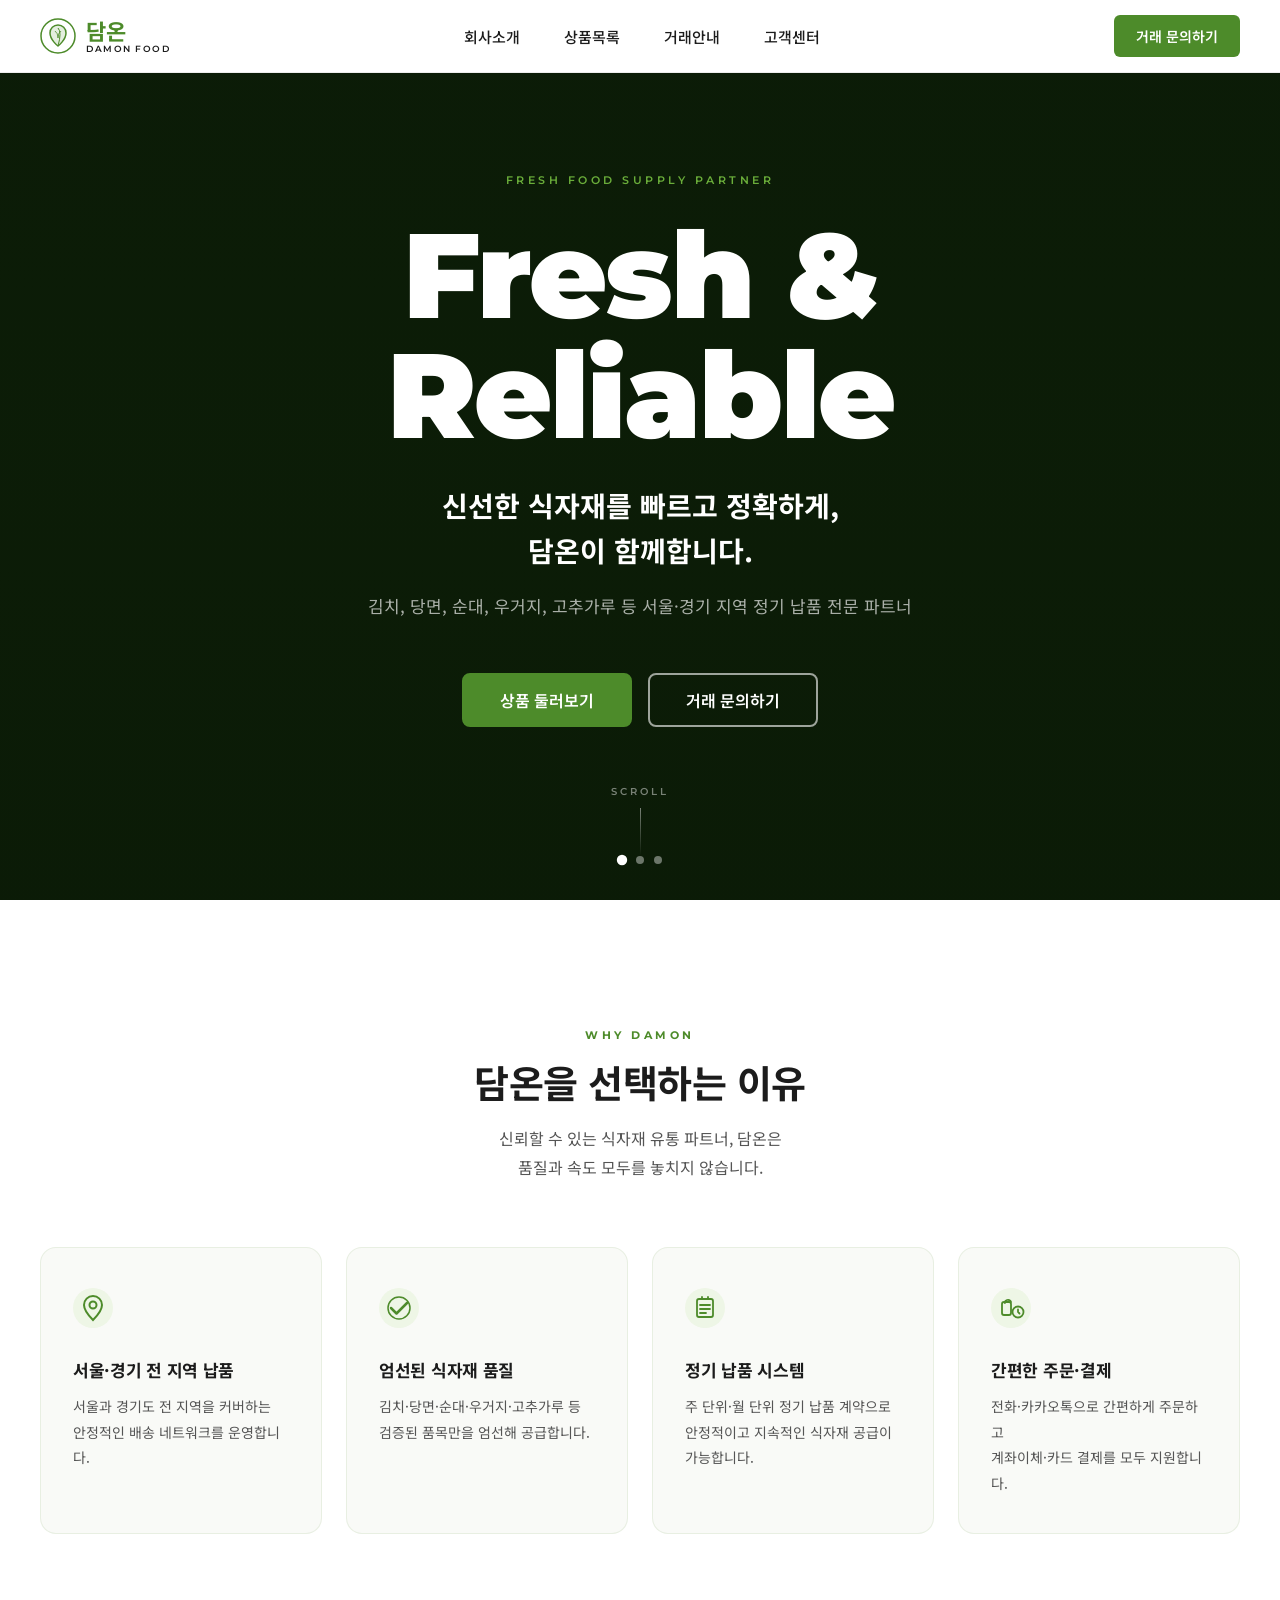
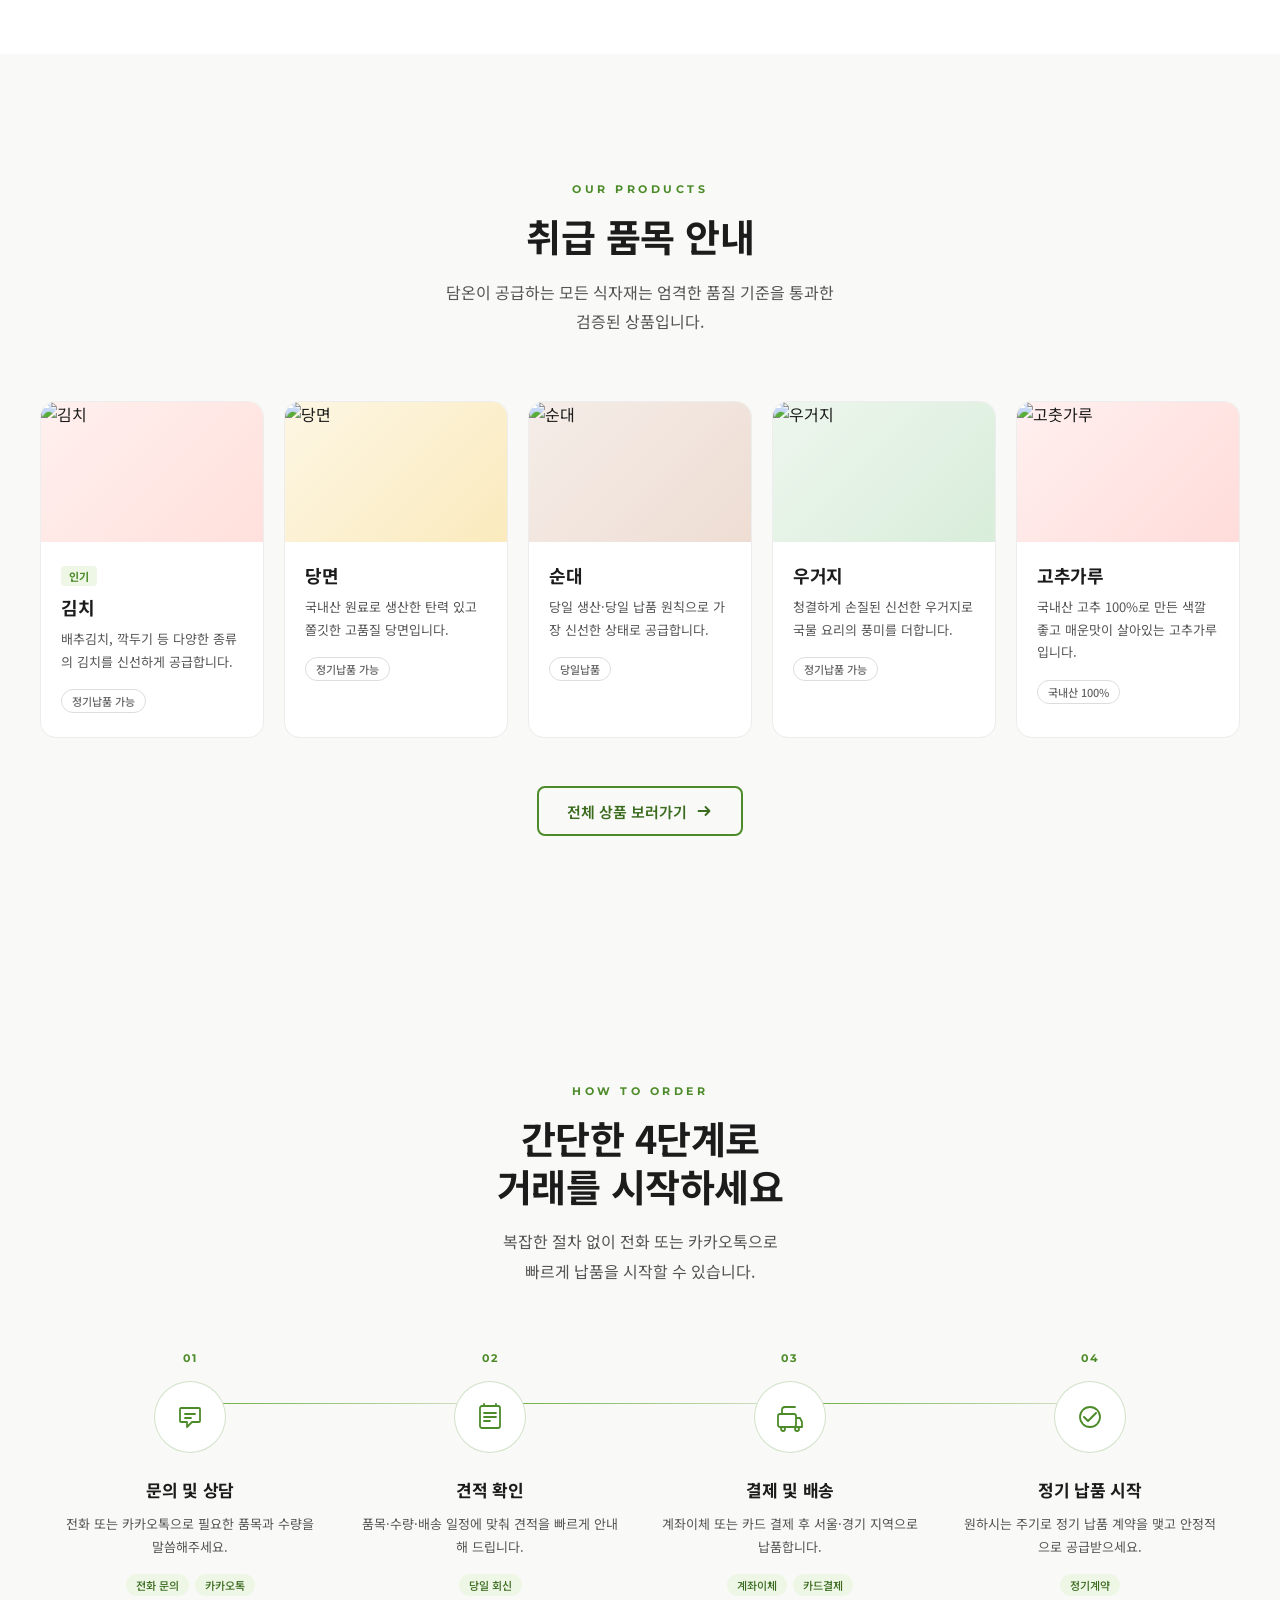
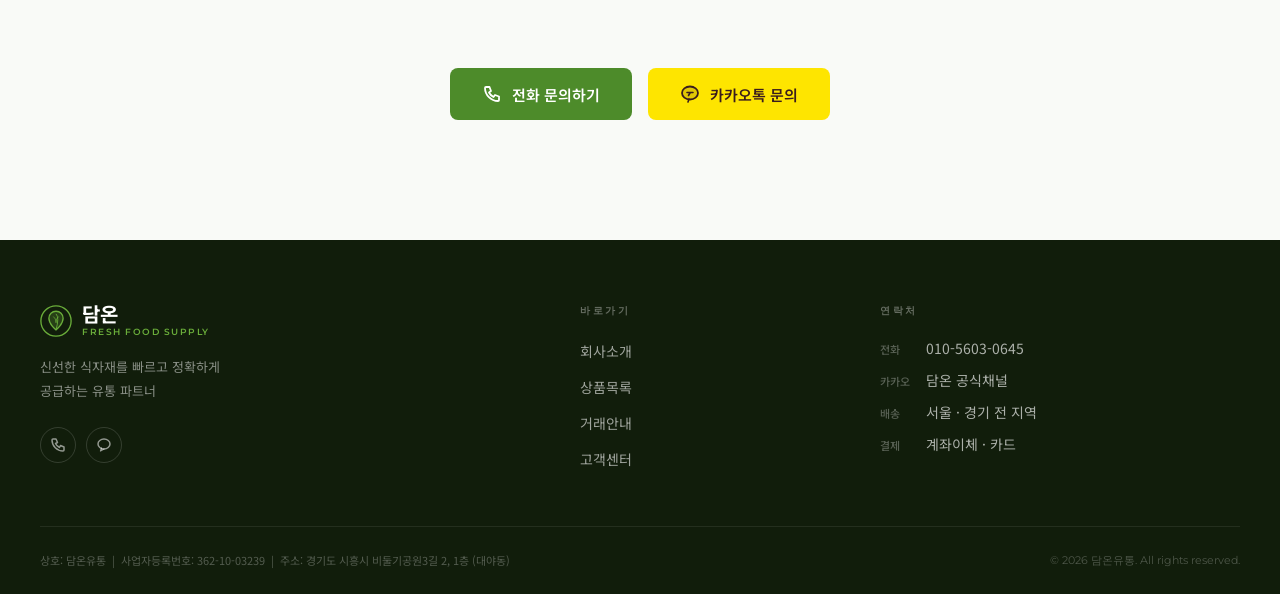
==== commit 9444f5f5: "중간_1" ====
--- a/index.html
+++ b/index.html
@@ -4,7 +4,7 @@
   <meta charset="UTF-8" />
   <meta name="viewport" content="width=device-width, initial-scale=1.0" />
   <title>담온 | 신선한 식자재 유통 파트너</title>
-  <link rel="stylesheet" href="assets/css/style.css" />
+  <link rel="stylesheet" href="assets/css/style.css?v=4" />
   <link rel="preconnect" href="https://fonts.googleapis.com" />
   <link rel="preconnect" href="https://fonts.gstatic.com" crossorigin />
   <link href="https://fonts.googleapis.com/css2?family=Noto+Sans+KR:wght@300;400;500;700;900&family=Montserrat:wght@400;600;700;800;900&display=swap" rel="stylesheet" />
--- a/assets/css/style.css
+++ b/assets/css/style.css
@@ -174,7 +174,7 @@
   height: 42px;
   padding: 0 22px;
   background: var(--color-primary);
-  color: var(--color-white);
+  color: #ffffff !important;
   font-family: var(--font-ko);
   font-size: 14px;
   font-weight: 600;
@@ -337,33 +337,54 @@
   align-items: center;
   justify-content: center;
   overflow: hidden;
-
-  /*
-    TODO: 실제 히어로 배경 이미지 교체
-    background-image: url('../assets/images/hero-bg.jpg');
-    background-size: cover;
-    background-position: center;
-  */
-  background:
-    linear-gradient(
-      145deg,
-      #0d1f08 0%,
-      #163310 35%,
-      #1e4518 65%,
-      #122b0c 100%
-    );
-}
-
-/* 배경 텍스처 패턴 */
-.hero::before {
-  content: '';
+  background: #0d1f08;
+}
+
+/* 배경 슬라이더 */
+.hero-slider {
   position: absolute;
   inset: 0;
-  background-image:
-    radial-gradient(circle at 20% 80%, rgba(77,139,42,0.25) 0%, transparent 50%),
-    radial-gradient(circle at 80% 20%, rgba(106,173,58,0.18) 0%, transparent 50%),
-    radial-gradient(circle at 60% 60%, rgba(77,139,42,0.12) 0%, transparent 40%);
   z-index: 0;
+}
+
+.hero-slide {
+  position: absolute;
+  inset: 0;
+  background-size: cover;
+  background-position: center;
+  opacity: 0;
+  transition: opacity 0.5s ease;
+}
+
+.hero-slide.active {
+  opacity: 1;
+}
+
+/* 슬라이더 도트 인디케이터 */
+.hero-dots {
+  position: absolute;
+  bottom: 36px;
+  left: 50%;
+  transform: translateX(-50%);
+  display: flex;
+  gap: 10px;
+  z-index: 3;
+}
+
+.hero-dot {
+  width: 8px;
+  height: 8px;
+  border-radius: 50%;
+  border: none;
+  background: rgba(255,255,255,0.4);
+  cursor: pointer;
+  padding: 0;
+  transition: background 0.3s, transform 0.3s;
+}
+
+.hero-dot.active {
+  background: #fff;
+  transform: scale(1.3);
 }
 
 /* 배경 이미지 사용 시 오버레이 */
@@ -861,6 +882,13 @@
 .product-thumb--ugeoji   { background: linear-gradient(135deg, #eef6ee 0%, #d8edda 100%); }
 .product-thumb--pepper   { background: linear-gradient(135deg, #fff0ef 0%, #ffdcda 100%); }
 
+.product-thumb-img {
+  width: 100%;
+  height: 100%;
+  object-fit: cover;
+  display: block;
+}
+
 /* ── 텍스트 영역 ── */
 .product-info {
   padding: 20px 20px 24px;
@@ -1500,24 +1528,39 @@
    ============================================================ */
 
 .page-hero {
-  background: linear-gradient(135deg, #111d0b 0%, #1e3d12 60%, #163310 100%);
+  background-color: #111d0b;
   padding: calc(var(--header-height) + 64px) 40px 72px;
   position: relative;
   overflow: hidden;
+}
+
+.page-hero--about {
+  background-image: url('../../cf/banner_top_trimmed.png');
+  background-size: cover;
+  background-position: 65% center;
+  background-repeat: no-repeat;
+}
+
+@media (max-width: 768px) {
+  .page-hero--about {
+    background-position: 72% center;
+    min-height: 240px;
+  }
 }
 
 .page-hero::before {
   content: '';
   position: absolute;
   inset: 0;
-  background: radial-gradient(circle at 70% 50%, rgba(77,139,42,0.18) 0%, transparent 60%);
+  background: linear-gradient(135deg, rgba(17,29,11,0.82) 0%, rgba(30,61,18,0.72) 60%, rgba(22,51,16,0.72) 100%);
+  z-index: 1;
 }
 
 .page-hero-inner {
   max-width: var(--max-width);
   margin: 0 auto;
   position: relative;
-  z-index: 1;
+  z-index: 2;
 }
 
 .page-hero-label {
@@ -1574,13 +1617,18 @@
   margin-top: 14px;
 }
 
-/* ── 본문 (텍스트 + 카드 2열) ── */
+/* ── 본문 (텍스트 → 구분선 → 회사정보 1열) ── */
 .greeting-body {
-  display: grid;
-  grid-template-columns: 1fr 400px;
-  gap: 60px;
-  align-items: start;
+  display: flex;
+  flex-direction: column;
+  gap: 0;
   margin-bottom: 72px;
+}
+
+.greeting-divider {
+  border: none;
+  border-top: 1px solid #e0e0e0;
+  margin: 40px 0;
 }
 
 /* 인사말 텍스트 */
@@ -1619,8 +1667,7 @@
   border: 1px solid rgba(77,139,42,0.12);
   border-radius: 20px;
   padding: 36px 32px 32px;
-  position: sticky;
-  top: calc(var(--header-height) + 24px);
+  max-width: 600px;
 }
 
 .company-card-label {
@@ -1970,6 +2017,14 @@
 .pcard-photo--sundae    { background: linear-gradient(140deg, #2c2c2c 0%, #3d3d3d 50%, #1a1a1a 100%); }
 .pcard-photo--dangmyeon { background: linear-gradient(140deg, #fff8e1 0%, #ffecb3 50%, #ffe082 100%); }
 .pcard-photo--pepper    { background: linear-gradient(140deg, #fce4ec 0%, #f48fb1 50%, #e91e63 100%); }
+
+.pcard-photo-img {
+  position: absolute;
+  inset: 0;
+  width: 100%;
+  height: 100%;
+  object-fit: cover;
+}
 
 /* 카테고리 뱃지 */
 .pcard-badge {
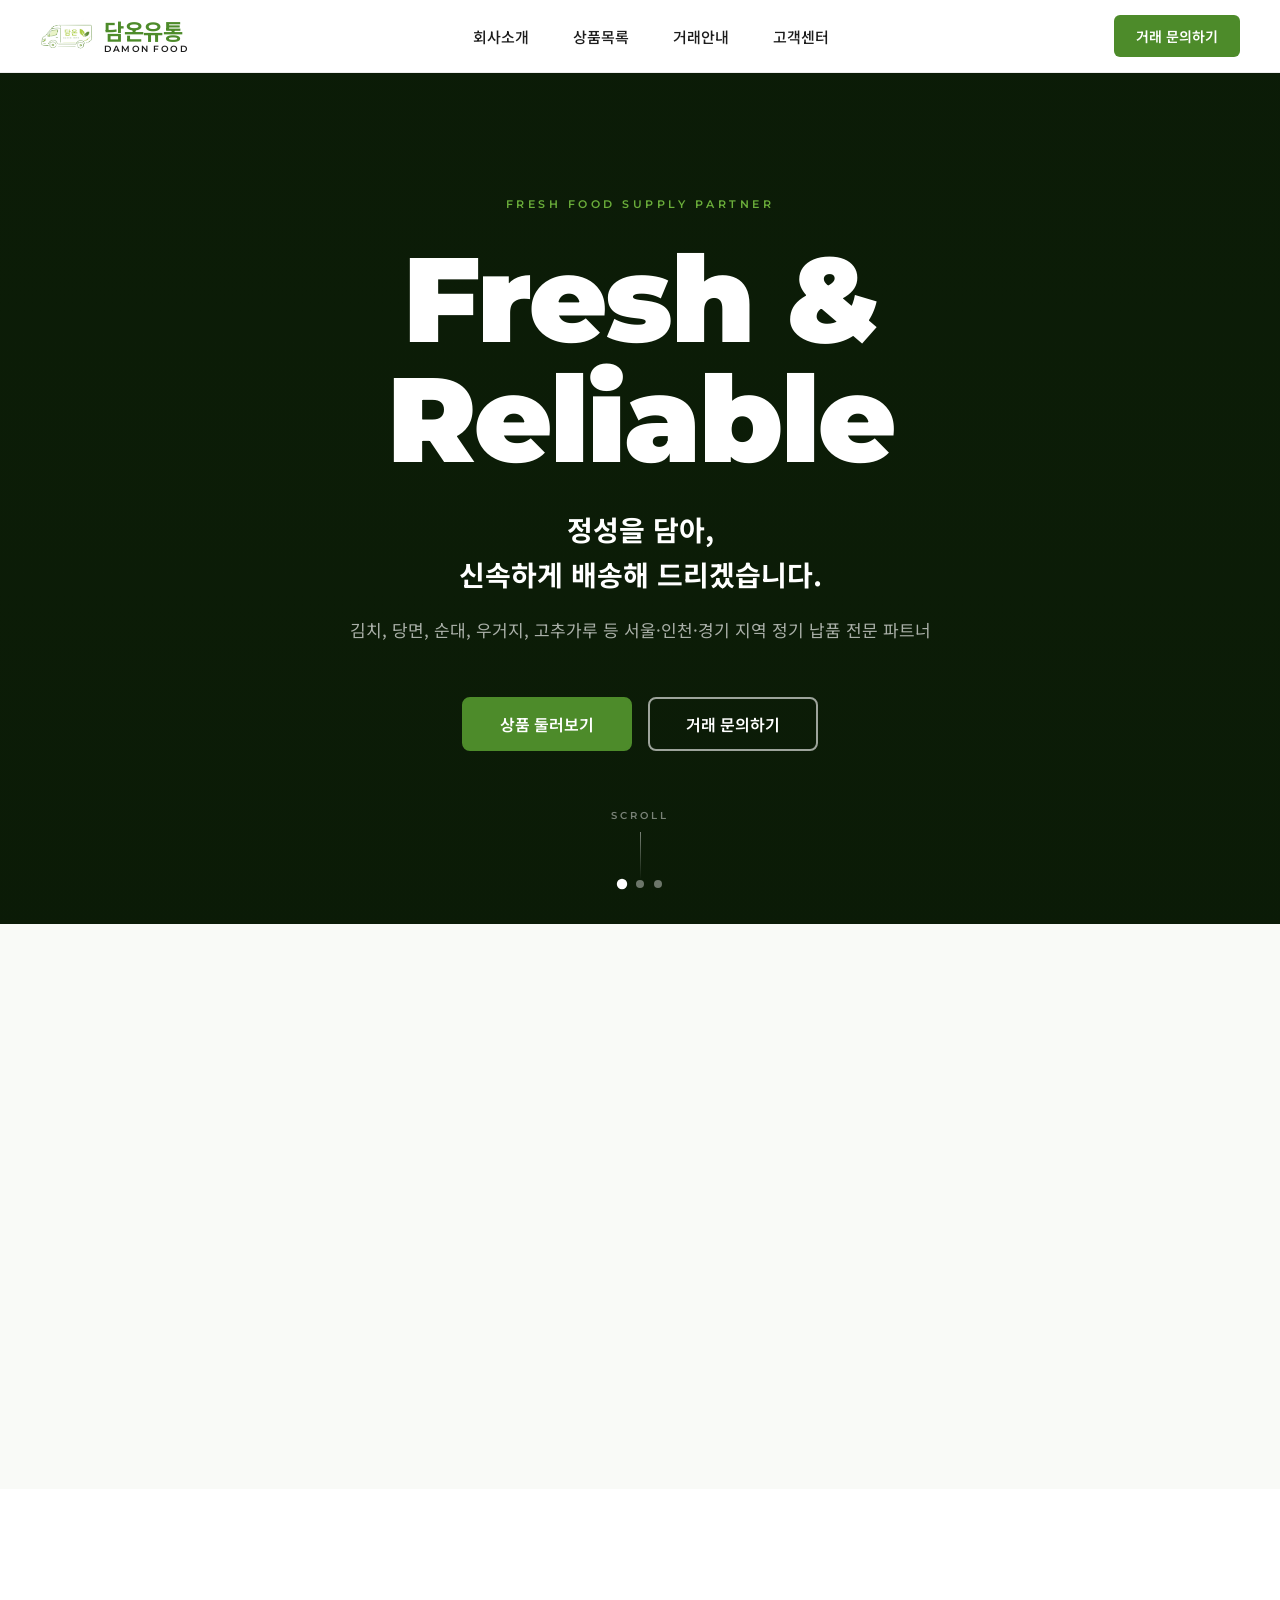
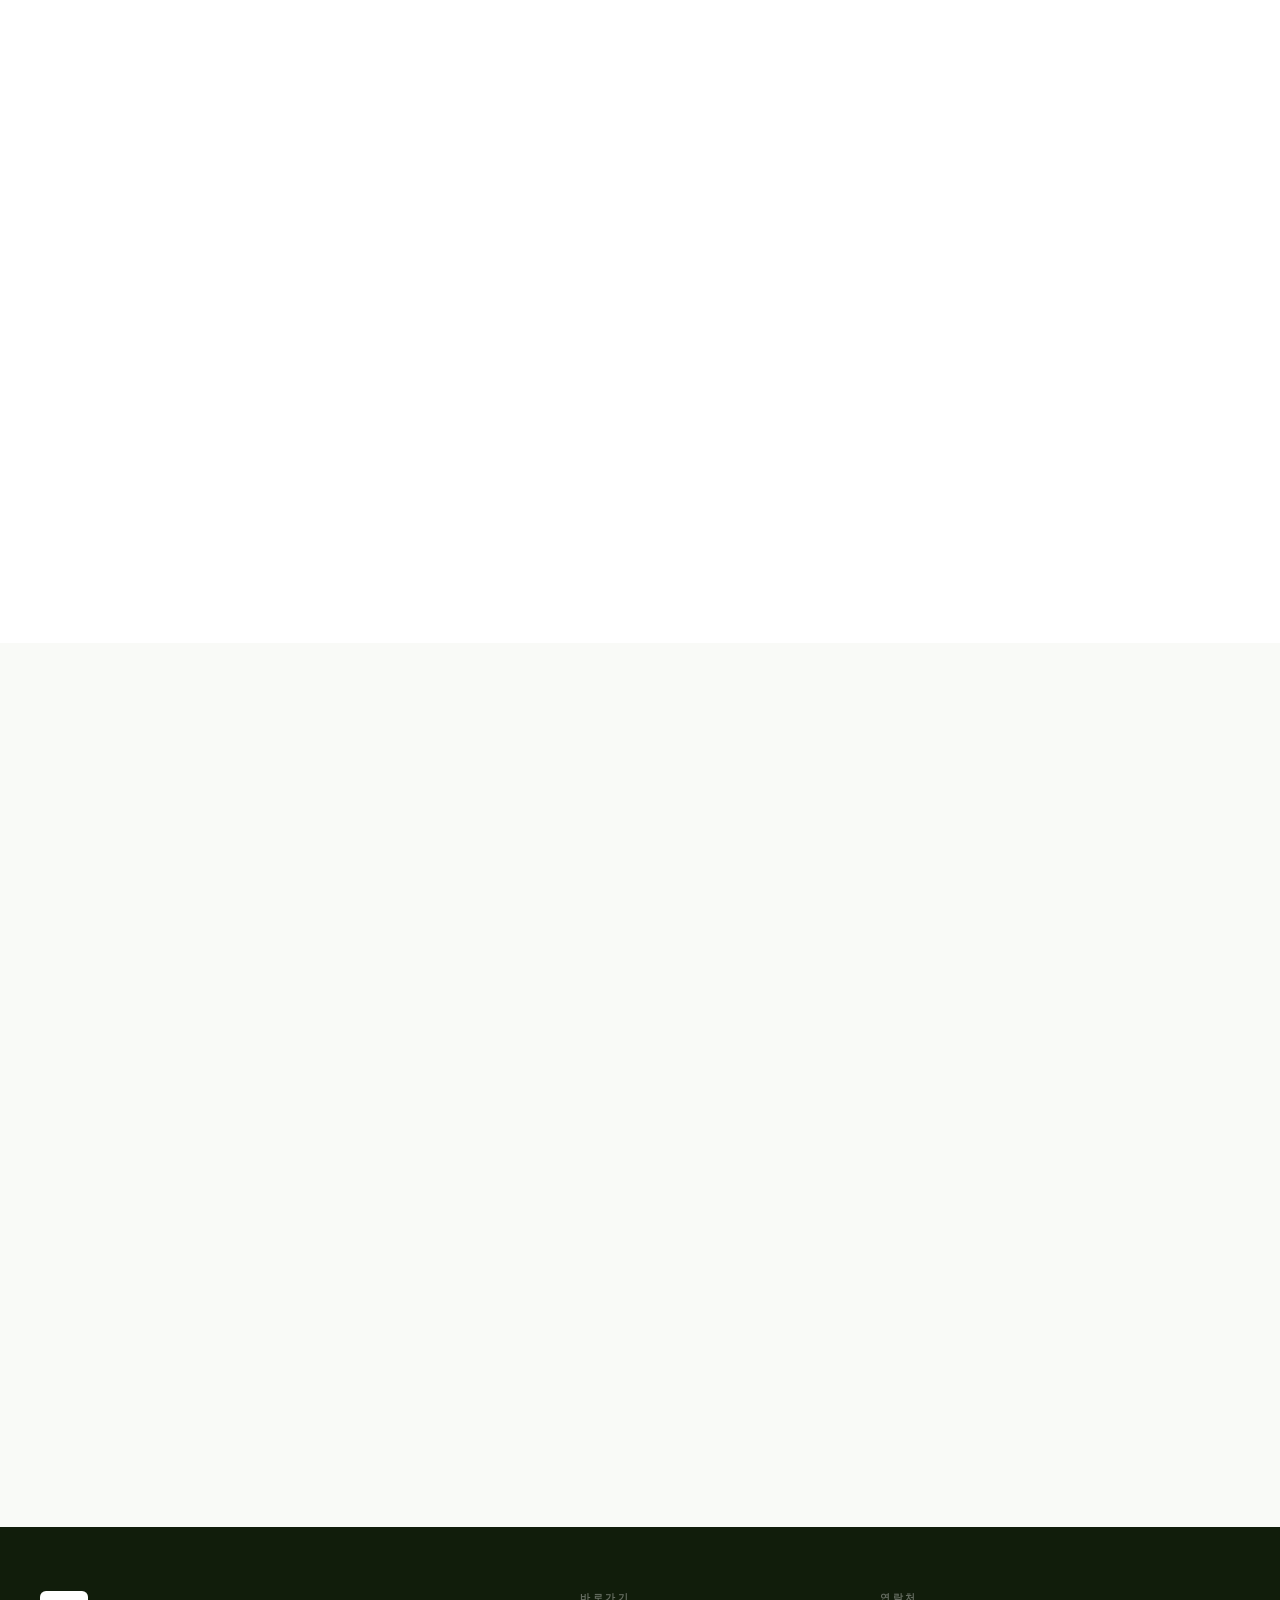
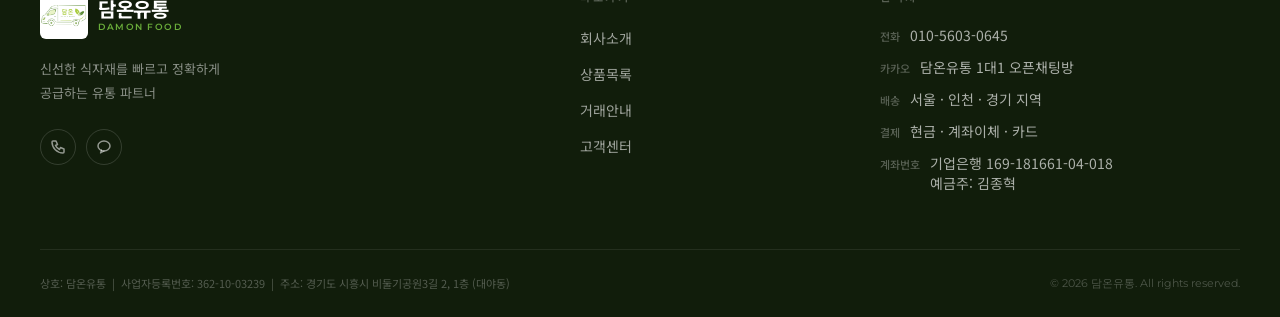
==== commit c6eb22f8: "상품 관리 기능 추가 및 UI 개선 - 관리자 페이지에서 상품 등록/수정/삭제/노출 관리 기능 추가 (admin/products.php) - 상품 데이터 DB 연동 및 API 엔드" ====
--- a/index.html
+++ b/index.html
@@ -11,24 +11,17 @@
 </head>
 <body>
 
-  <!-- ===== HEADER ===== -->
+  <!-- ===== HEADER ===== -->ㄴ
   <header id="header">
     <div class="header-inner">
 
       <!-- 로고 -->
       <a href="#" class="logo" data-page="home">
         <div class="logo-icon">
-          <svg width="36" height="36" viewBox="0 0 36 36" fill="none" xmlns="http://www.w3.org/2000/svg">
-            <circle cx="18" cy="18" r="17" stroke="#4d8b2a" stroke-width="1.5" fill="none"/>
-            <path d="M18 28 C18 28 10 22 10 15 C10 10.5 13.5 7 18 7 C22.5 7 26 10.5 26 15 C26 22 18 28 18 28Z" fill="#4d8b2a" opacity="0.15"/>
-            <path d="M18 28 C18 28 10 22 10 15 C10 10.5 13.5 7 18 7 C22.5 7 26 10.5 26 15 C26 22 18 28 18 28Z" stroke="#4d8b2a" stroke-width="1.5" fill="none"/>
-            <path d="M18 10 Q22 14 18 28" stroke="#4d8b2a" stroke-width="1" fill="none"/>
-            <path d="M15 13 Q18 15 18 20" stroke="#4d8b2a" stroke-width="0.8" fill="none"/>
-            <path d="M21 13 Q18 15 18 20" stroke="#4d8b2a" stroke-width="0.8" fill="none"/>
-          </svg>
+          <img src="cf/damonfood_logo.jpg" alt="담온푸드 로고" class="logo-img">
         </div>
         <div class="logo-text">
-          <span class="logo-name">담온</span>
+          <span class="logo-name">담온유통</span>
           <span class="logo-sub">DAMON FOOD</span>
         </div>
       </a>
@@ -66,17 +59,10 @@
       <div class="mobile-nav-header">
         <a href="#" class="logo" data-page="home">
           <div class="logo-icon">
-            <svg width="36" height="36" viewBox="0 0 36 36" fill="none">
-              <circle cx="18" cy="18" r="17" stroke="#4d8b2a" stroke-width="1.5" fill="none"/>
-              <path d="M18 28 C18 28 10 22 10 15 C10 10.5 13.5 7 18 7 C22.5 7 26 10.5 26 15 C26 22 18 28 18 28Z" fill="#4d8b2a" opacity="0.15"/>
-              <path d="M18 28 C18 28 10 22 10 15 C10 10.5 13.5 7 18 7 C22.5 7 26 10.5 26 15 C26 22 18 28 18 28Z" stroke="#4d8b2a" stroke-width="1.5" fill="none"/>
-              <path d="M18 10 Q22 14 18 28" stroke="#4d8b2a" stroke-width="1" fill="none"/>
-              <path d="M15 13 Q18 15 18 20" stroke="#4d8b2a" stroke-width="0.8" fill="none"/>
-              <path d="M21 13 Q18 15 18 20" stroke="#4d8b2a" stroke-width="0.8" fill="none"/>
-            </svg>
+            <img src="cf/damonfood_logo.jpg" alt="담온푸드 로고" class="logo-img">
           </div>
           <div class="logo-text">
-            <span class="logo-name">담온</span>
+            <span class="logo-name">담온유통</span>
             <span class="logo-sub">FRESH FOOD SUPPLY</span>
           </div>
         </a>
@@ -112,17 +98,10 @@
         <!-- 브랜드 -->
         <div class="footer-brand">
           <a href="#" class="footer-logo" data-page="home">
-            <svg width="32" height="32" viewBox="0 0 36 36" fill="none">
-              <circle cx="18" cy="18" r="17" stroke="#6aad3a" stroke-width="1.5" fill="none"/>
-              <path d="M18 28 C18 28 10 22 10 15 C10 10.5 13.5 7 18 7 C22.5 7 26 10.5 26 15 C26 22 18 28 18 28Z" fill="#6aad3a" opacity="0.25"/>
-              <path d="M18 28 C18 28 10 22 10 15 C10 10.5 13.5 7 18 7 C22.5 7 26 10.5 26 15 C26 22 18 28 18 28Z" stroke="#6aad3a" stroke-width="1.5" fill="none"/>
-              <path d="M18 10 Q22 14 18 28" stroke="#6aad3a" stroke-width="1" fill="none"/>
-              <path d="M15 13 Q18 15 18 20" stroke="#6aad3a" stroke-width="0.8" fill="none"/>
-              <path d="M21 13 Q18 15 18 20" stroke="#6aad3a" stroke-width="0.8" fill="none"/>
-            </svg>
+            <img src="cf/damonfood_logo.jpg" alt="담온푸드 로고" class="footer-logo-img">
             <div class="footer-logo-text">
-              <span class="footer-logo-name">담온</span>
-              <span class="footer-logo-sub">FRESH FOOD SUPPLY</span>
+              <span class="footer-logo-name">담온유통</span>
+              <span class="footer-logo-sub">DAMON FOOD</span>
             </div>
           </a>
           <p class="footer-tagline">
@@ -134,7 +113,7 @@
                 <path d="M3 2H6L7.5 5.5L5.5 6.5C6.3 8.3 7.7 9.7 9.5 10.5L10.5 8.5L14 10V13C14 13.6 13.5 14 13 14C7 14 2 9 2 3C2 2.5 2.4 2 3 2Z" stroke="currentColor" stroke-width="1.5" stroke-linejoin="round" fill="none"/>
               </svg>
             </a>
-            <a href="#" class="footer-social-btn footer-social-btn--kakao" aria-label="카카오톡 문의">
+            <a href="https://open.kakao.com/o/sHjpT0qi" target="_blank" class="footer-social-btn footer-social-btn--kakao" aria-label="카카오톡 문의">
               <svg width="16" height="16" viewBox="0 0 16 16" fill="none">
                 <ellipse cx="8" cy="7" rx="6" ry="5" stroke="currentColor" stroke-width="1.5" fill="none"/>
                 <path d="M5.5 11L4.5 14L8 12" stroke="currentColor" stroke-width="1.3" stroke-linecap="round" stroke-linejoin="round" fill="none"/>
@@ -164,15 +143,19 @@
             </li>
             <li>
               <span class="contact-label">카카오</span>
-              <span class="contact-value">담온 공식채널</span>
+              <a href="https://open.kakao.com/o/sHjpT0qi" target="_blank" class="contact-value">담온유통 1대1 오픈채팅방</a>
             </li>
             <li>
               <span class="contact-label">배송</span>
-              <span class="contact-value">서울 · 경기 전 지역</span>
+              <span class="contact-value">서울 · 인천 · 경기 지역</span>
             </li>
             <li>
               <span class="contact-label">결제</span>
-              <span class="contact-value">계좌이체 · 카드</span>
+              <span class="contact-value">현금 · 계좌이체 · 카드</span>
+            </li>
+            <li>
+              <span class="contact-label">계좌번호</span>
+              <span class="contact-value">기업은행 169-181661-04-018<br>예금주: 김종혁</span>
             </li>
           </ul>
         </div>
@@ -192,7 +175,7 @@
 
   <!-- ===== 플로팅 버튼 ===== -->
   <div class="float-btns" id="floatBtns">
-    <a href="#" class="float-btn float-btn--kakao" aria-label="카카오톡 상담">
+    <a href="https://open.kakao.com/o/sHjpT0qi" target="_blank" class="float-btn float-btn--kakao" aria-label="카카오톡 상담">
       <svg width="24" height="24" viewBox="0 0 24 24" fill="none">
         <ellipse cx="12" cy="11" rx="9.5" ry="7.5" fill="#3a1d1d" opacity="0.12"/>
         <ellipse cx="12" cy="11" rx="9.5" ry="7.5" stroke="#3a1d1d" stroke-width="1.8" fill="none"/>
@@ -224,7 +207,7 @@
       </div>
       <p class="call-popup-label">전화 문의</p>
       <a href="tel:01056030645" class="call-popup-number">010-5603-0645</a>
-      <p class="call-popup-hours">평일 08:00 – 18:00</p>
+      <p class="call-popup-hours">평일 06:00 – 20:00</p>
       <a href="tel:01056030645" class="call-popup-btn">
         통화 연결하기
       </a>
--- a/assets/css/style.css
+++ b/assets/css/style.css
@@ -99,6 +99,20 @@
 .logo-icon {
   display: flex;
   align-items: center;
+}
+
+.logo-img {
+  width: 54px;
+  height: 54px;
+  object-fit: contain;
+  border-radius: 6px;
+}
+
+.footer-logo-img {
+  width: 48px;
+  height: 48px;
+  object-fit: contain;
+  border-radius: 6px;
 }
 
 .logo-text {
@@ -249,9 +263,9 @@
   flex-shrink: 1;
 }
 
-.mobile-nav-header .logo-icon svg {
-  width: 28px;
-  height: 28px;
+.mobile-nav-header .logo-img {
+  width: 44px;
+  height: 44px;
 }
 
 .mobile-nav-header .logo-name {
@@ -1436,7 +1450,7 @@
   font-size: 11px;
   font-weight: 500;
   color: rgba(255, 255, 255, 0.30);
-  width: 36px;
+  white-space: nowrap;
   flex-shrink: 0;
 }
 
@@ -1534,33 +1548,18 @@
   overflow: hidden;
 }
 
-.page-hero--about {
-  background-image: url('../../cf/banner_top_trimmed.png');
-  background-size: cover;
-  background-position: 65% center;
-  background-repeat: no-repeat;
-}
-
-@media (max-width: 768px) {
-  .page-hero--about {
-    background-position: 72% center;
-    min-height: 240px;
-  }
-}
-
 .page-hero::before {
   content: '';
   position: absolute;
   inset: 0;
-  background: linear-gradient(135deg, rgba(17,29,11,0.82) 0%, rgba(30,61,18,0.72) 60%, rgba(22,51,16,0.72) 100%);
-  z-index: 1;
+  background: radial-gradient(circle at 70% 50%, rgba(77,139,42,0.18) 0%, transparent 60%);
 }
 
 .page-hero-inner {
   max-width: var(--max-width);
   margin: 0 auto;
   position: relative;
-  z-index: 2;
+  z-index: 1;
 }
 
 .page-hero-label {
@@ -1568,7 +1567,7 @@
   font-size: 11px;
   font-weight: 700;
   letter-spacing: 3.5px;
-  color: var(--color-primary-light);
+  color: var(--color-white);
   margin-bottom: 14px;
 }
 
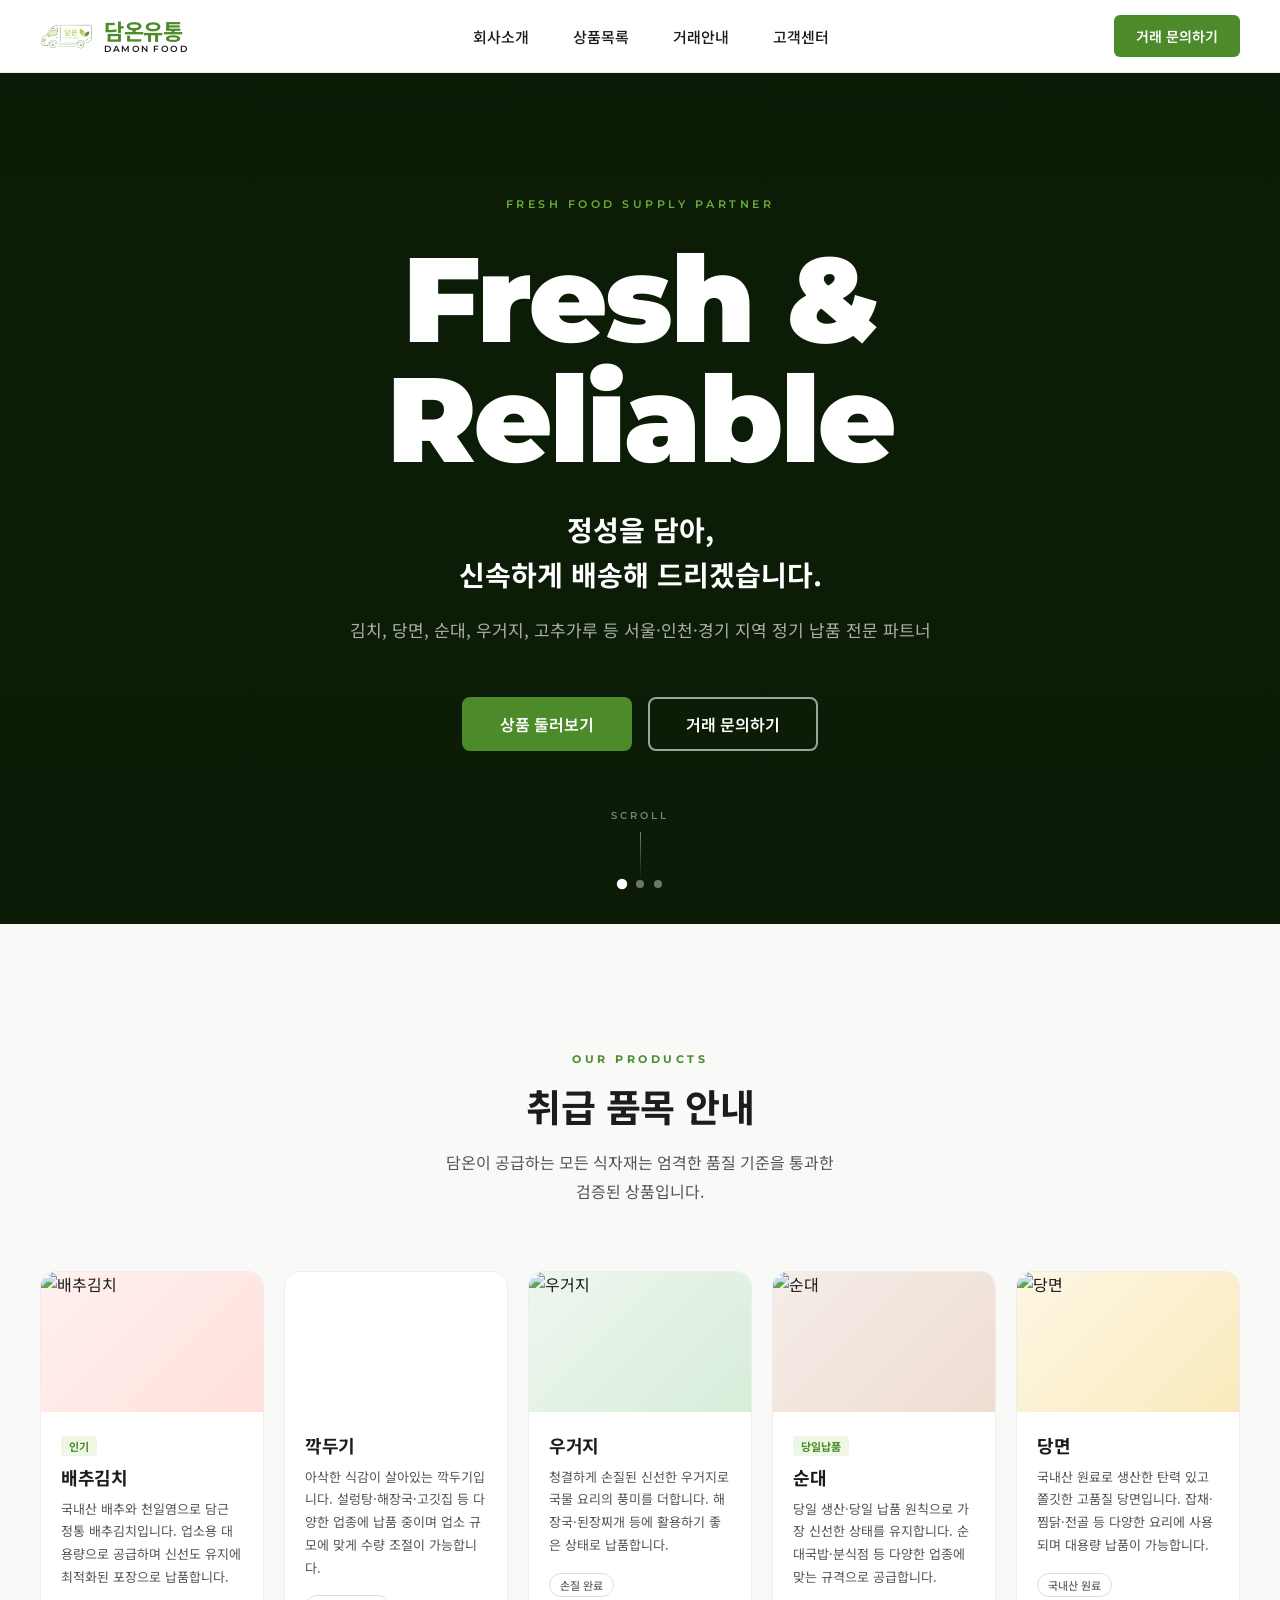
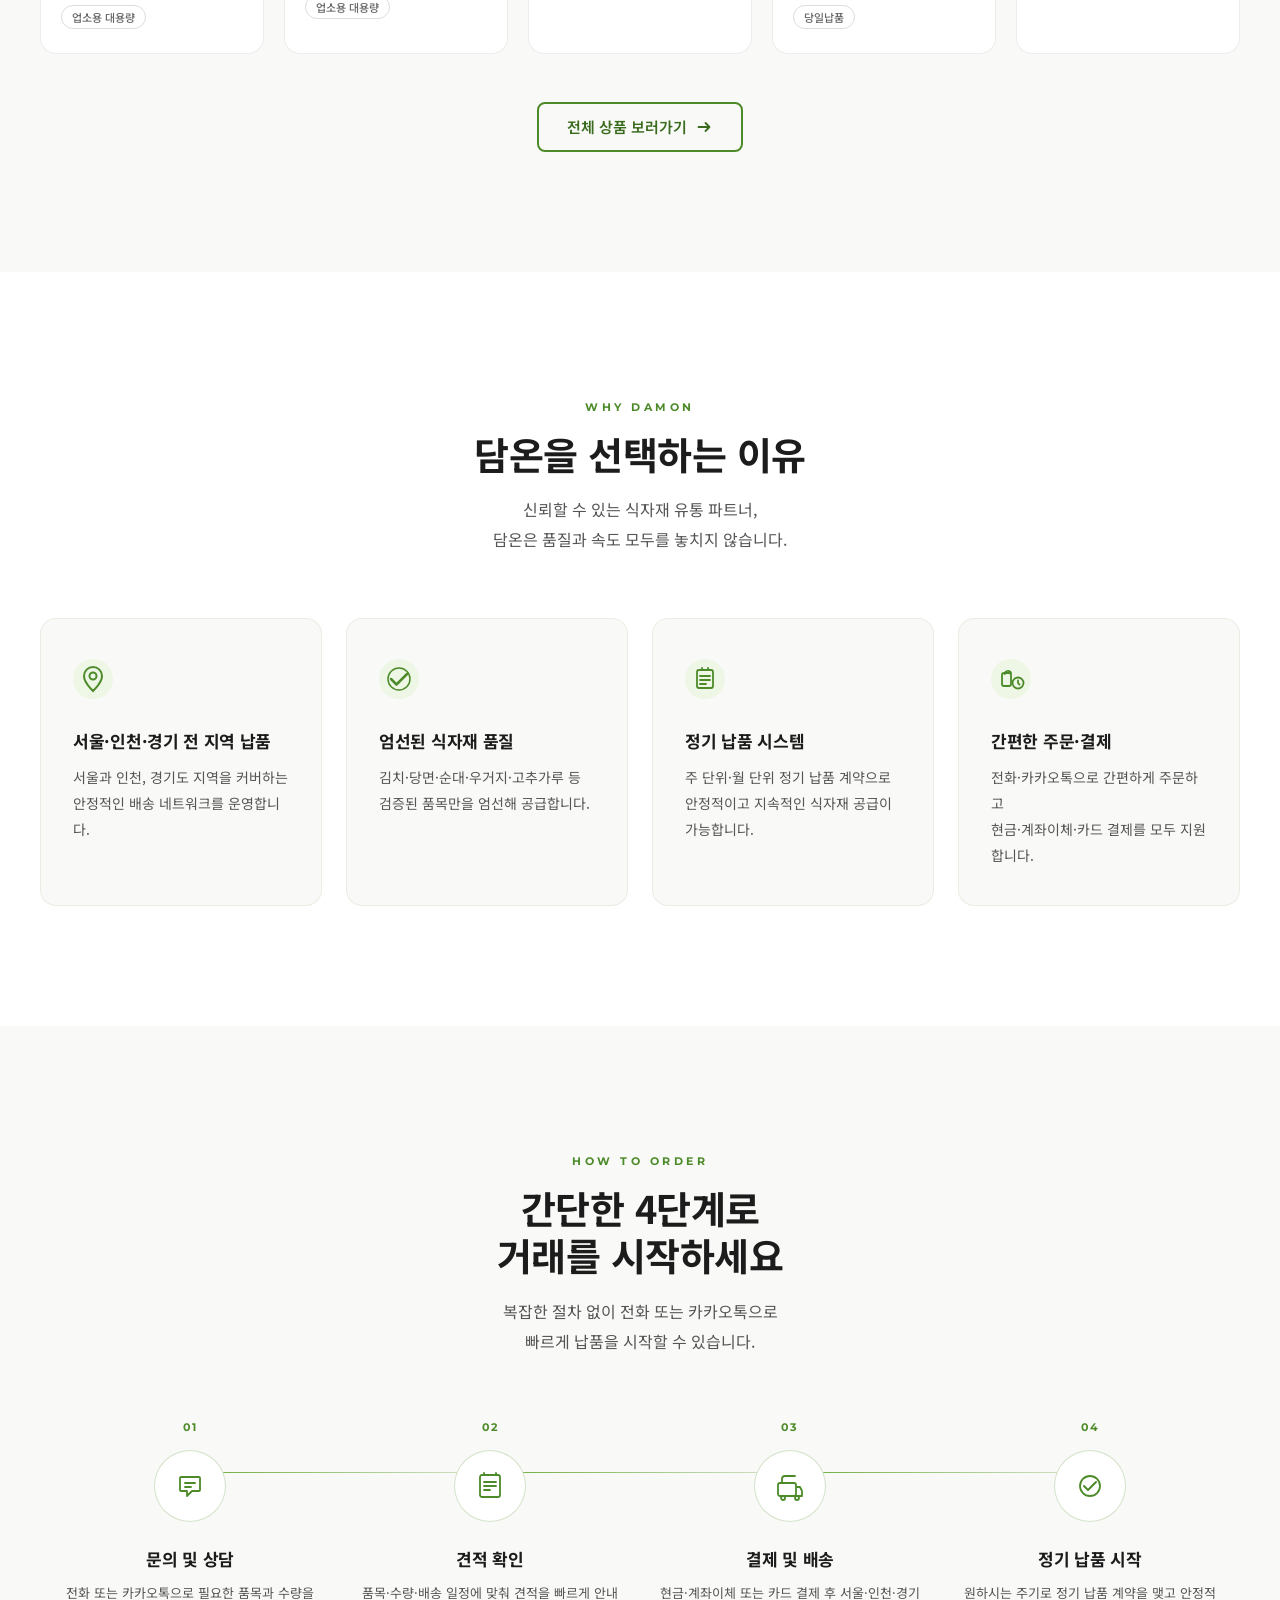
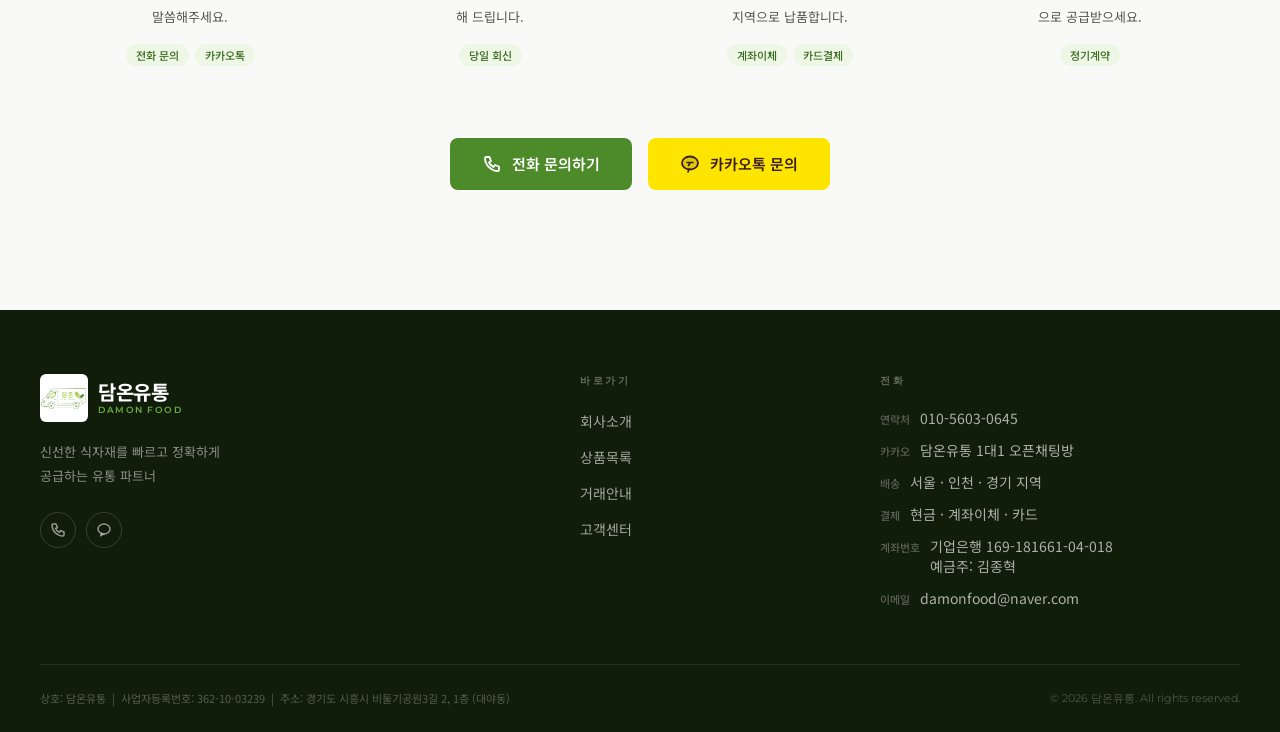
==== commit f8d0b1a8: "푸터 이메일 추가" ====
--- a/index.html
+++ b/index.html
@@ -135,10 +135,10 @@
 
         <!-- 연락처 -->
         <div class="footer-contact">
-          <p class="footer-nav-title">연락처</p>
+          <p class="footer-nav-title">전화</p>
           <ul class="footer-contact-list">
             <li>
-              <span class="contact-label">전화</span>
+              <span class="contact-label">연락처</span>
               <a href="tel:01056030645" class="contact-value">010-5603-0645</a>
             </li>
             <li>
@@ -156,6 +156,10 @@
             <li>
               <span class="contact-label">계좌번호</span>
               <span class="contact-value">기업은행 169-181661-04-018<br>예금주: 김종혁</span>
+            </li>
+            <li>
+              <span class="contact-label">이메일</span>
+              <a href="mailto:damonfood@naver.com" class="contact-value">damonfood@naver.com</a>
             </li>
           </ul>
         </div>
